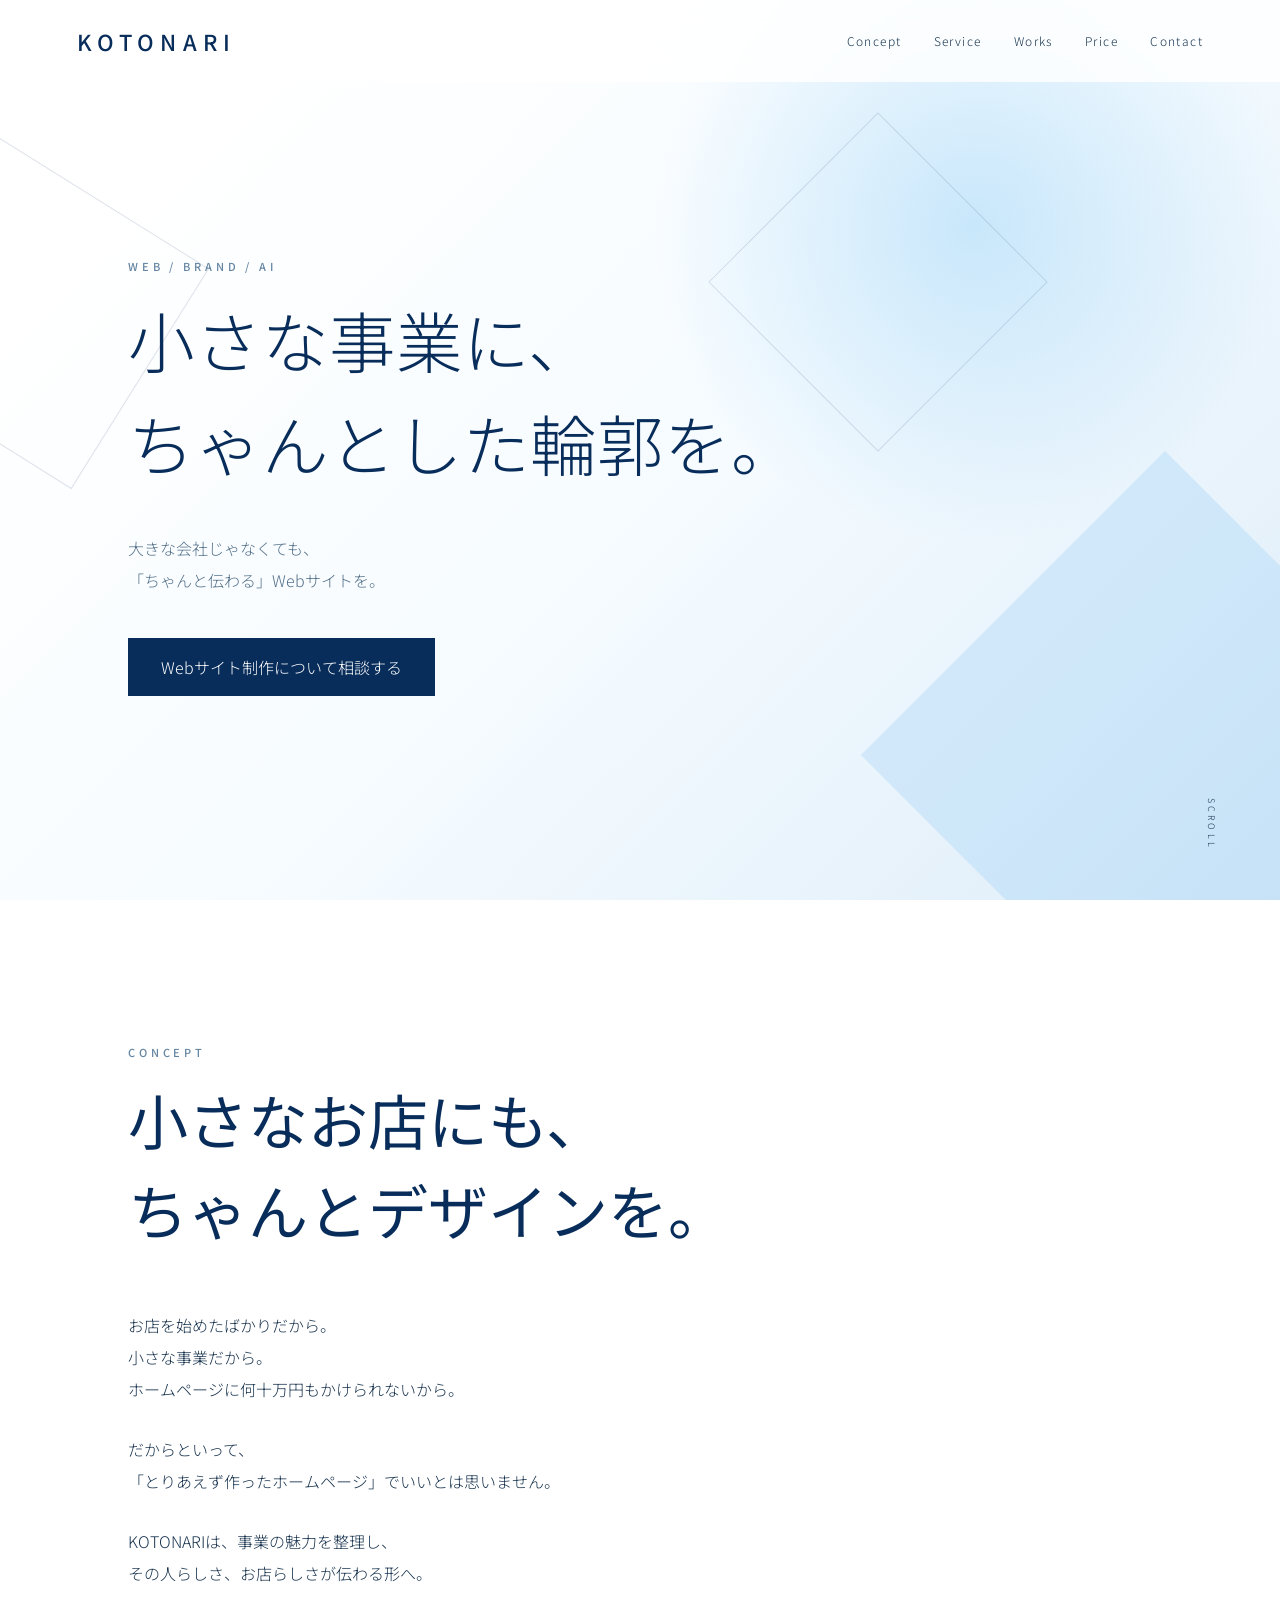
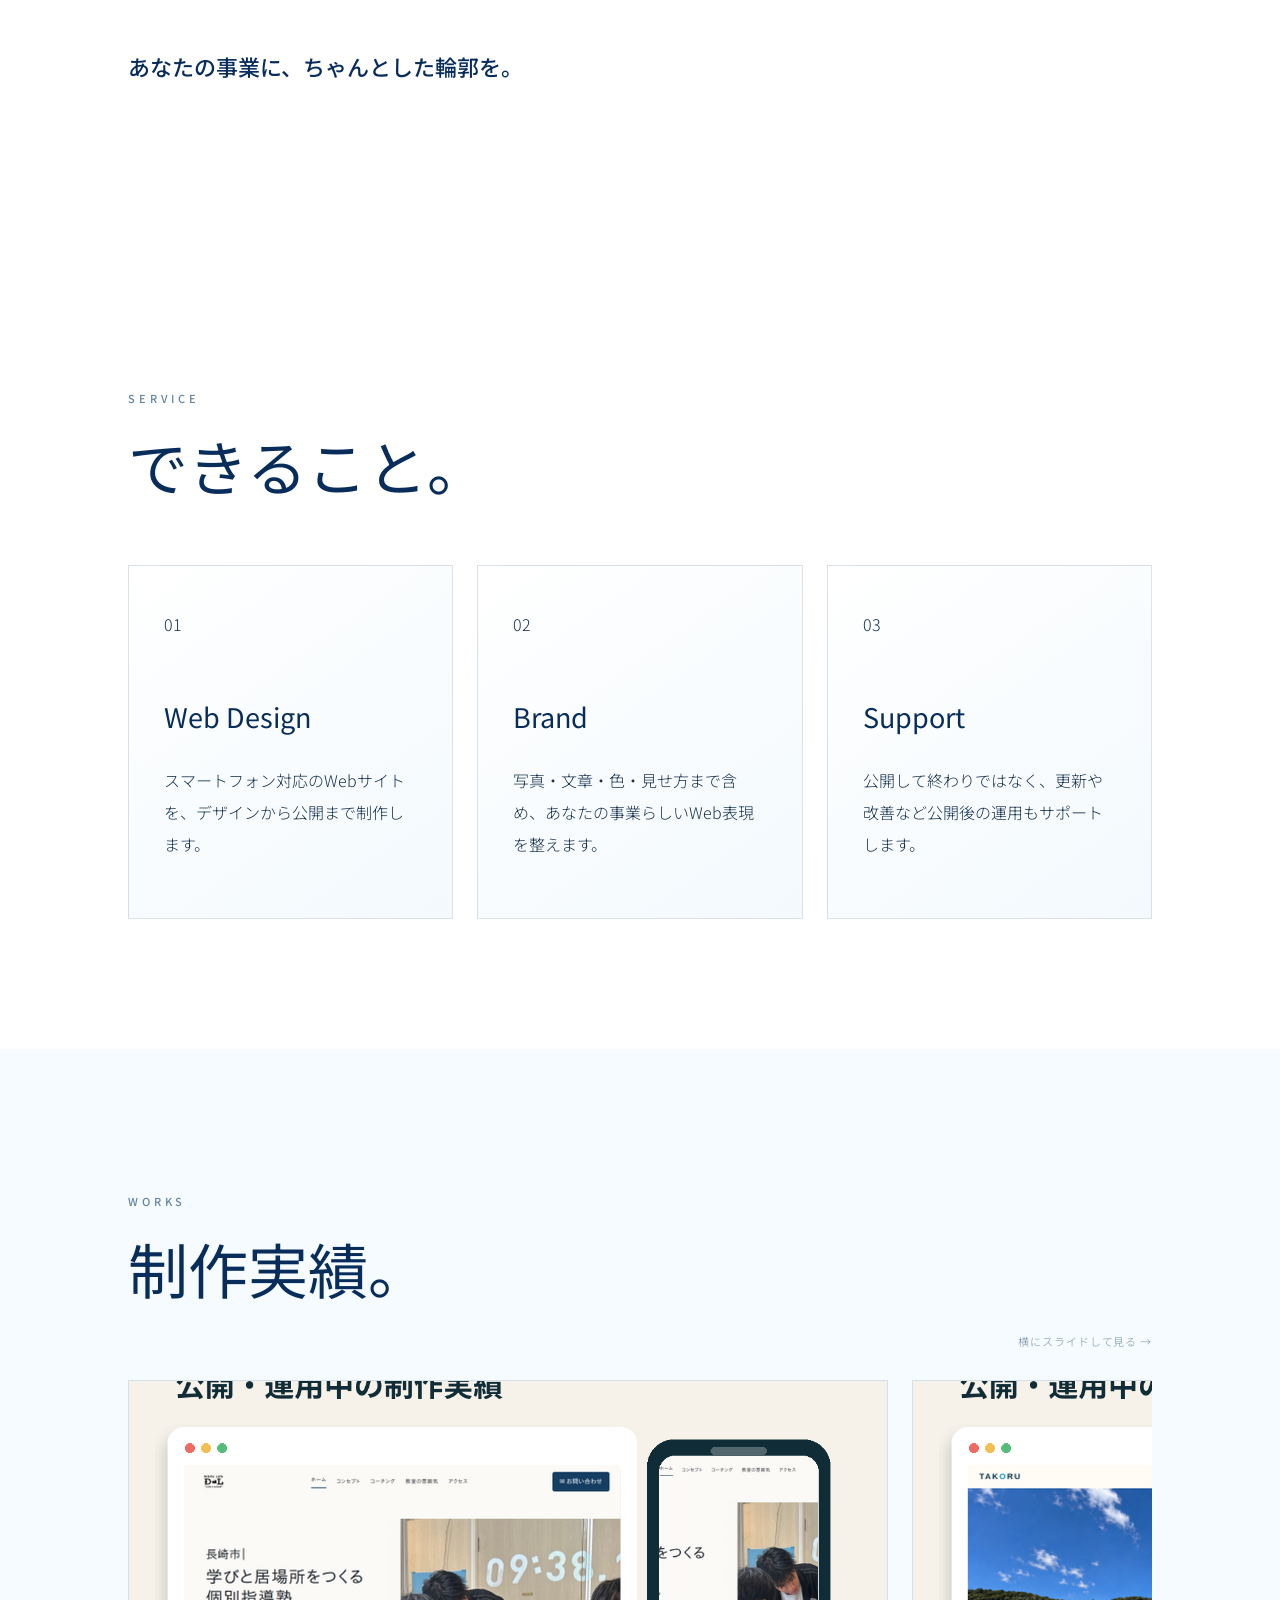
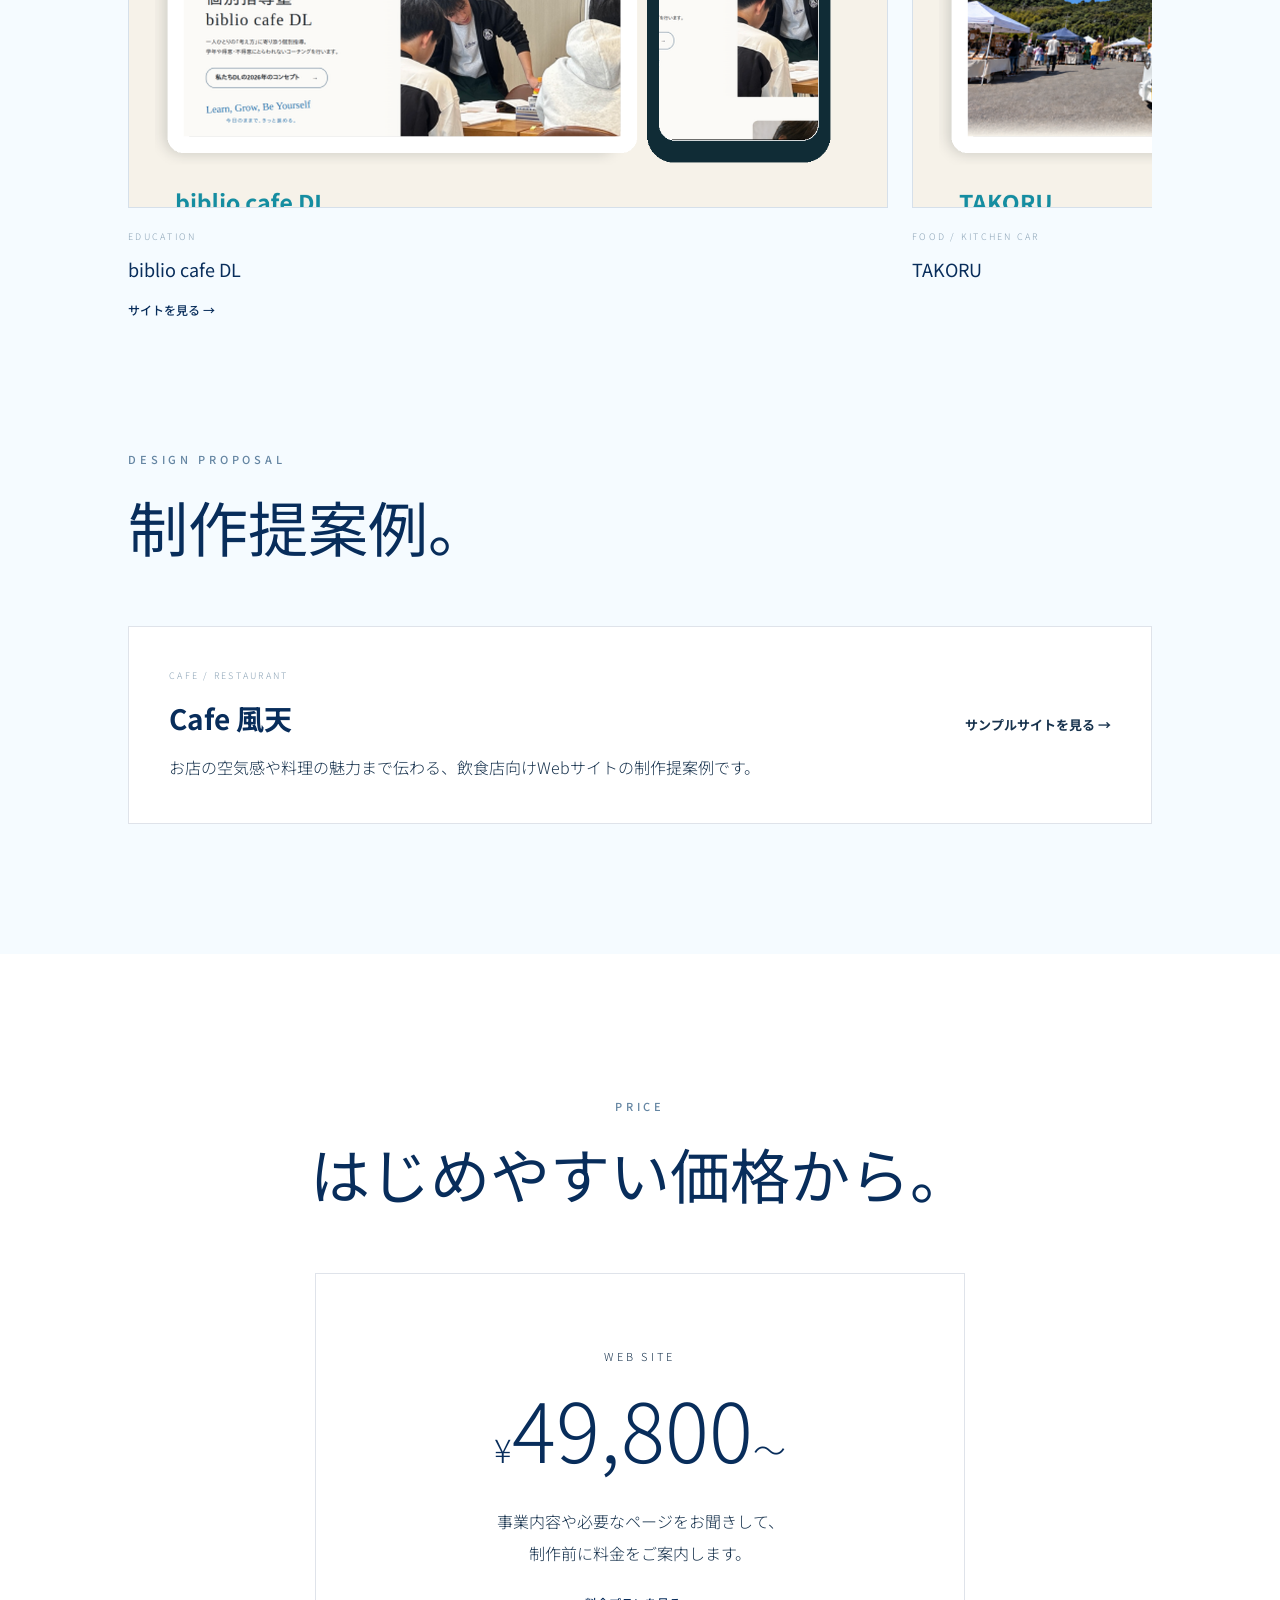
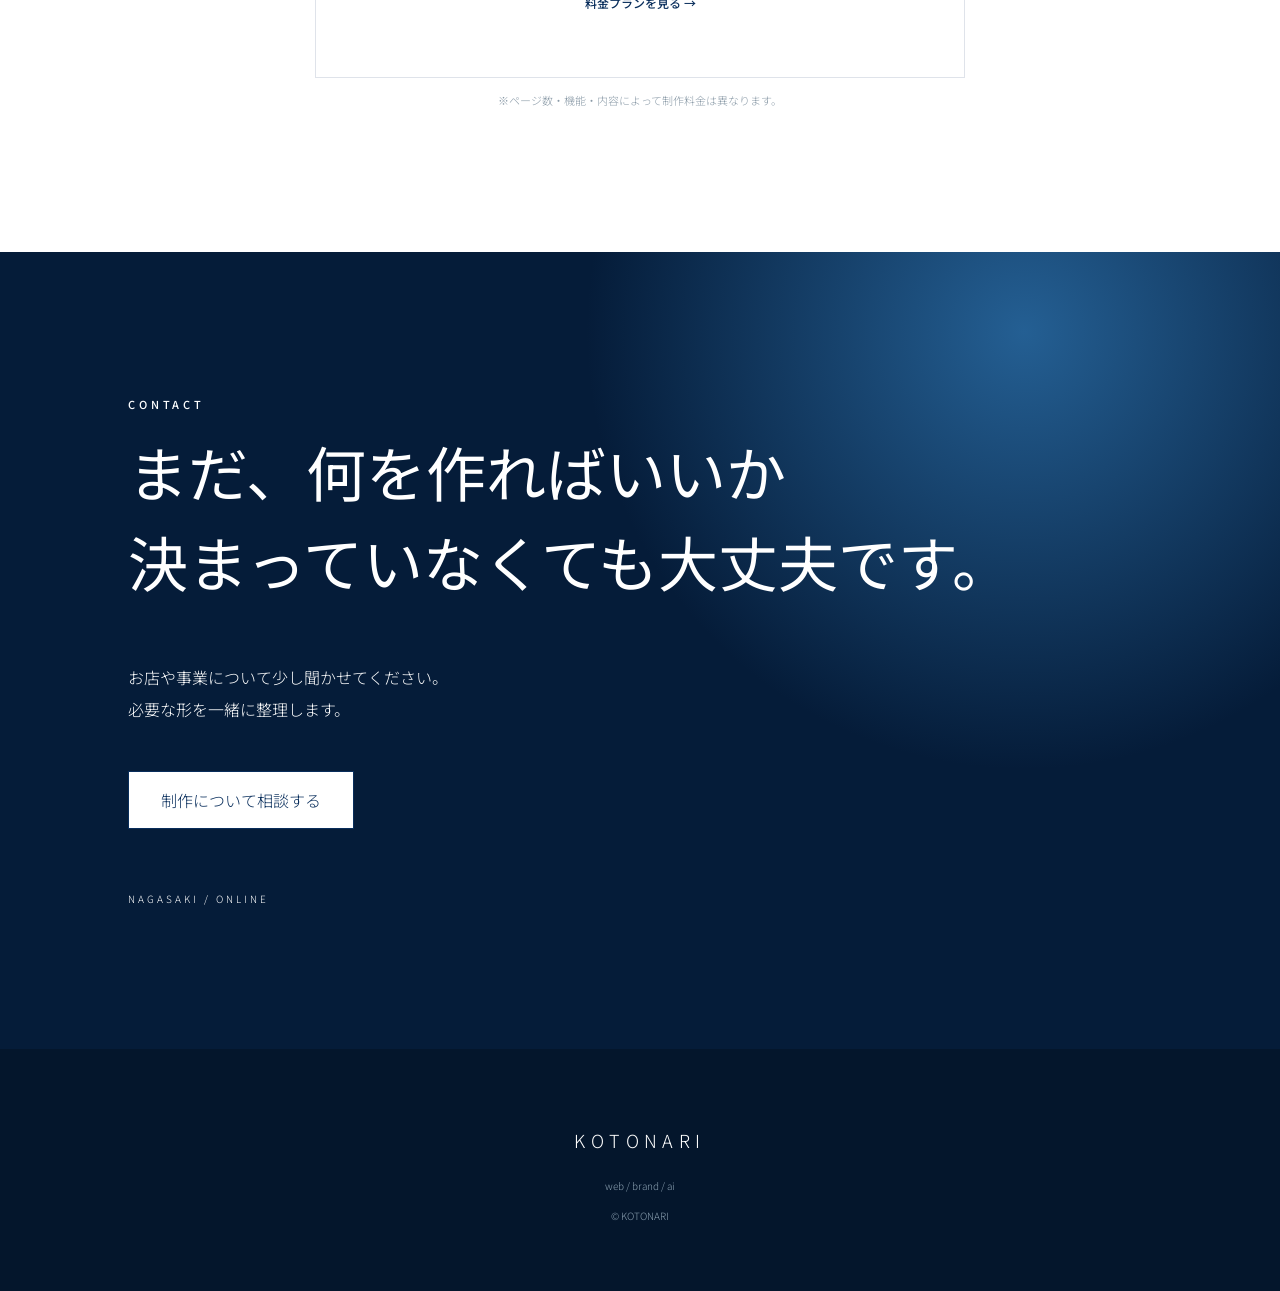
==== index.html @ 73eab7e1 "Add files via upload" ====
<!DOCTYPE html>
<html lang="ja">
<head>
<meta charset="UTF-8"><meta name="viewport" content="width=device-width, initial-scale=1.0">
<title>KOTONARI｜小さな事業に、ちゃんとした輪郭を。</title>
<meta name="description" content="KOTONARIは、長崎を拠点に小さなお店・個人事業のWebサイト制作を行っています。デザインから公開、公開後の運用までサポートします。">
<link rel="stylesheet" href="style.css">
</head>
<body>
<header class="header"><a href="#" class="logo">KOTONARI</a><nav class="nav">
<a href="#concept">Concept</a><a href="#service">Service</a><a href="#works">Works</a><a href="plan.html">Price</a><a href="#contact">Contact</a>
</nav></header>
<main>
<section class="hero"><div class="hero-shape shape-1"></div><div class="hero-shape shape-2"></div><div class="hero-shape shape-3"></div><div class="hero-content">
<p class="hero-label">WEB / BRAND / AI</p><h1>小さな事業に、<br><span>ちゃんとした輪郭を。</span></h1>
<p class="hero-text">大きな会社じゃなくても、<br>「ちゃんと伝わる」Webサイトを。</p><a href="#contact" class="button">Webサイト制作について相談する</a></div><p class="scroll">SCROLL</p></section>
<section id="concept" class="section concept"><p class="section-label">CONCEPT</p><h2>小さなお店にも、<br>ちゃんとデザインを。</h2>
<p>お店を始めたばかりだから。<br>小さな事業だから。<br>ホームページに何十万円もかけられないから。</p>
<p>だからといって、<br>「とりあえず作ったホームページ」でいいとは思いません。</p><p>KOTONARIは、事業の魅力を整理し、<br>その人らしさ、お店らしさが伝わる形へ。</p><p class="concept-message">あなたの事業に、ちゃんとした輪郭を。</p></section>
<section id="service" class="section"><p class="section-label">SERVICE</p><h2>できること。</h2><div class="cards">
<article class="card"><span>01</span><h3>Web Design</h3><p>スマートフォン対応のWebサイトを、デザインから公開まで制作します。</p></article>
<article class="card"><span>02</span><h3>Brand</h3><p>写真・文章・色・見せ方まで含め、あなたの事業らしいWeb表現を整えます。</p></article>
<article class="card"><span>03</span><h3>Support</h3><p>公開して終わりではなく、更新や改善など公開後の運用もサポートします。</p></article></div></section>
<section id="works" class="section works"><p class="section-label">WORKS</p><h2>制作実績。</h2><p class="works-swipe-hint">横にスライドして見る →</p><div class="works-grid">
<a class="work" href="https://www.bibliocafedl.com/" target="_blank" rel="noopener"><img src="assets/works/dl.png" alt="biblio cafe DL"><p class="work-category">EDUCATION</p><h3>biblio cafe DL</h3><span>サイトを見る →</span></a>
<article class="work"><img src="assets/works/takoru.png" alt="TAKORU"><p class="work-category">FOOD / KITCHEN CAR</p><h3>TAKORU</h3></article>
<a class="work" href="https://snack-kitagawa.com/" target="_blank" rel="noopener"><img src="assets/works/kitagawa.png" alt="スナック北川"><p class="work-category">NIGHT LIFE</p><h3>スナック北川</h3><span>サイトを見る →</span></a>
</div>
<div class="proposal"><p class="section-label">DESIGN PROPOSAL</p><h2>制作提案例。</h2><a class="proposal-card" href="sample/futen/" target="_blank" rel="noopener"><div><p class="work-category">CAFE / RESTAURANT</p><h3>Cafe 風天</h3><p>お店の空気感や料理の魅力まで伝わる、飲食店向けWebサイトの制作提案例です。</p></div><strong>サンプルサイトを見る →</strong></a></div></section>
<section id="price" class="section price"><p class="section-label">PRICE</p><h2>はじめやすい価格から。</h2><div class="price-box"><p class="price-name">WEB SITE</p><p class="price-number"><span>¥</span>49,800<span class="tax">〜</span></p><p>事業内容や必要なページをお聞きして、<br>制作前に料金をご案内します。</p><a href="plan.html" class="text-link">料金プランを見る →</a></div><p class="price-note">※ページ数・機能・内容によって制作料金は異なります。</p></section>
<section id="contact" class="section contact"><p class="section-label">CONTACT</p><h2>まだ、何を作ればいいか<br>決まっていなくても大丈夫です。</h2><p>お店や事業について少し聞かせてください。<br>必要な形を一緒に整理します。</p><a href="mailto:kotonari-design@gmail.com" class="button button-light">制作について相談する</a><p class="area">NAGASAKI / ONLINE</p></section>
</main><footer class="footer"><p class="footer-logo">KOTONARI</p><p>web / brand / ai</p><p class="copyright">© KOTONARI</p></footer></body></html>
---- style.css ----
@import url('https://fonts.googleapis.com/css2?family=Noto+Sans+JP:wght@300;400;500;600;700&display=swap');
:root{--navy:#082d5b;--deep:#051c39;--ice:#f5fbff;--text:#17324d;--muted:#698094;--line:rgba(8,45,91,.13)}
*{box-sizing:border-box}html{scroll-behavior:smooth}body{margin:0;color:var(--text);font-family:"Noto Sans JP",sans-serif;font-weight:300;line-height:2}a{color:inherit;text-decoration:none}
.header{position:fixed;z-index:100;top:0;width:100%;height:82px;padding:0 6%;display:flex;align-items:center;justify-content:space-between;background:rgba(255,255,255,.82);backdrop-filter:blur(18px)}.logo{color:var(--navy);font-size:22px;font-weight:500;letter-spacing:.28em}.nav{display:flex;gap:32px}.nav a{font-size:12px;letter-spacing:.12em}
.hero{min-height:100vh;position:relative;overflow:hidden;display:flex;align-items:center;padding:140px 10% 100px;background:radial-gradient(circle at 76% 25%,rgba(139,203,245,.42),transparent 27%),linear-gradient(135deg,#fff 15%,#f5fbff 55%,#ddecf8 100%)}.hero-content{z-index:5;max-width:1000px}.hero-label,.section-label{color:#6485a2;font-size:11px;font-weight:500;letter-spacing:.35em}.hero h1{margin:0 0 38px;color:var(--navy);font-size:clamp(42px,5.2vw,72px);font-weight:300;line-height:1.55}.hero h1 span{white-space:nowrap}.hero-text{margin-bottom:42px;color:#526f88}.button{display:inline-flex;align-items:center;justify-content:center;min-height:58px;padding:0 32px;color:#fff;background:var(--navy);border:1px solid var(--navy)}.scroll{position:absolute;right:4%;bottom:50px;font-size:9px;letter-spacing:.35em;writing-mode:vertical-rl}.hero-shape{position:absolute}.shape-1{width:430px;height:430px;right:-100px;bottom:-70px;background:rgba(130,196,241,.25);transform:rotate(45deg)}.shape-2{width:260px;height:260px;left:-100px;top:180px;border:1px solid var(--line);transform:rotate(32deg)}.shape-3{width:240px;height:240px;right:22%;top:18%;border:1px solid var(--line);transform:rotate(45deg)}
.section{padding:130px 10%}.section h2{margin:0 0 55px;color:var(--navy);font-size:clamp(36px,5vw,60px);font-weight:400;line-height:1.5}.concept p:not(.section-label){max-width:680px;margin-bottom:28px}.concept-message{margin-top:55px!important;color:var(--navy);font-size:22px!important;font-weight:500}
.cards{display:grid;grid-template-columns:repeat(3,1fr);gap:24px}.card{padding:42px 35px;background:linear-gradient(145deg,#fff,#f3f9fd);border:1px solid var(--line)}.card h3{margin:50px 0 20px;color:var(--navy);font-size:27px;font-weight:400}
.works{background:var(--ice);overflow:hidden}.works-swipe-hint{margin:-38px 0 24px;color:#7892a7;font-size:11px;letter-spacing:.08em;text-align:right}
.works-grid{display:flex;gap:24px;overflow-x:auto;overscroll-behavior-x:contain;scroll-snap-type:x mandatory;scroll-padding-left:0;padding:4px 0 24px;-webkit-overflow-scrolling:touch;scrollbar-width:thin}
.work{flex:0 0 min(760px,82vw);scroll-snap-align:start;display:block}
.work img{width:100%;aspect-ratio:16/9;object-fit:cover;object-position:center;display:block;margin-bottom:20px;border:1px solid var(--line)}
.work-category{margin:0;color:#8aa2b5;font-size:9px;letter-spacing:.25em}.work h3{margin:5px 0;color:var(--navy);font-size:18px;font-weight:400}.work span,.text-link{font-size:12px;font-weight:500;color:var(--navy)}.proposal{margin-top:100px}.proposal-card{display:flex;justify-content:space-between;align-items:center;gap:35px;padding:40px;background:#fff;border:1px solid var(--line)}.proposal-card h3{margin:5px 0;font-size:28px;color:var(--navy)}.proposal-card p{margin:0}.proposal-card strong{white-space:nowrap;font-size:13px}
.price{text-align:center}.price-box{max-width:650px;margin:auto;padding:60px 30px;border:1px solid var(--line)}.price-name{font-size:11px;letter-spacing:.3em}.price-number{margin:12px 0 28px;color:var(--navy);font-size:clamp(52px,8vw,82px);line-height:1.2}.price-number span{font-size:.4em}.price-note{font-size:11px;color:#8a9aa7}
.contact{color:#fff;background:radial-gradient(circle at 80% 10%,#245f93 0%,transparent 35%),var(--deep)}.contact h2,.contact .section-label{color:#fff}.button-light{margin-top:30px!important;color:var(--navy)!important;background:#fff!important}.area{margin-top:60px;font-size:10px;letter-spacing:.3em}.footer{padding:55px 10%;text-align:center;color:#8ba0b1;background:#04162c;font-size:10px}.footer-logo{color:#fff;font-size:18px;letter-spacing:.3em}
.plan-section{min-height:100vh;padding:90px 24px;background:#fafafa;color:#1a1a1a}.plan-container{max-width:1040px;margin:auto}.plan-header{text-align:center;margin-bottom:50px}.plan-title{color:var(--navy);font-size:28px;margin:0 0 10px}.plan-subtitle{font-size:13px;color:#666}.plan-grid{display:grid;grid-template-columns:repeat(3,1fr);gap:28px}.plan-grid.single{grid-template-columns:minmax(280px,480px);justify-content:center}.plan-card{position:relative;display:flex;flex-direction:column;padding:40px 28px 32px;background:#fff;border:1px solid #e8e8e8;border-radius:16px}.plan-card h3{text-align:center}.plan-price{text-align:center;font-size:34px;font-weight:700}.plan-price small{font-size:13px;font-weight:400;color:#666}.plan-card p{font-size:13px;color:#666;flex-grow:1}.plan-btn{display:block;text-align:center;padding:13px;border-radius:8px;background:#f3f3f3;font-weight:600}.featured{border:1.5px solid var(--navy)}.badge{position:absolute;top:-12px;left:50%;transform:translateX(-50%);padding:4px 14px;border-radius:30px;background:var(--navy);color:#fff;font-size:11px}.primary{background:var(--navy);color:#fff}.plan-divider{margin:80px auto;width:200px;height:1px;background:#e8e8e8}.plan-back{text-align:center;margin-top:60px;color:#666}
@media(max-width:760px){.header{height:68px}.logo{font-size:17px}.nav{display:none}.hero{min-height:92vh;padding:120px 7% 80px}.hero h1{font-size:clamp(36px,11vw,50px)}.hero h1 span{white-space:normal}.section{padding:90px 7%}.section h2{font-size:37px}.cards,.plan-grid,.plan-grid.single{grid-template-columns:1fr}.button{width:100%}.works-swipe-hint{margin:-25px 0 18px;text-align:left}.work{flex-basis:88vw}.work img{aspect-ratio:4/3}.proposal{margin-top:80px}.proposal-card{display:block;padding:28px}.proposal-card strong{display:inline-block;margin-top:22px}.plan-section{padding:70px 18px}}
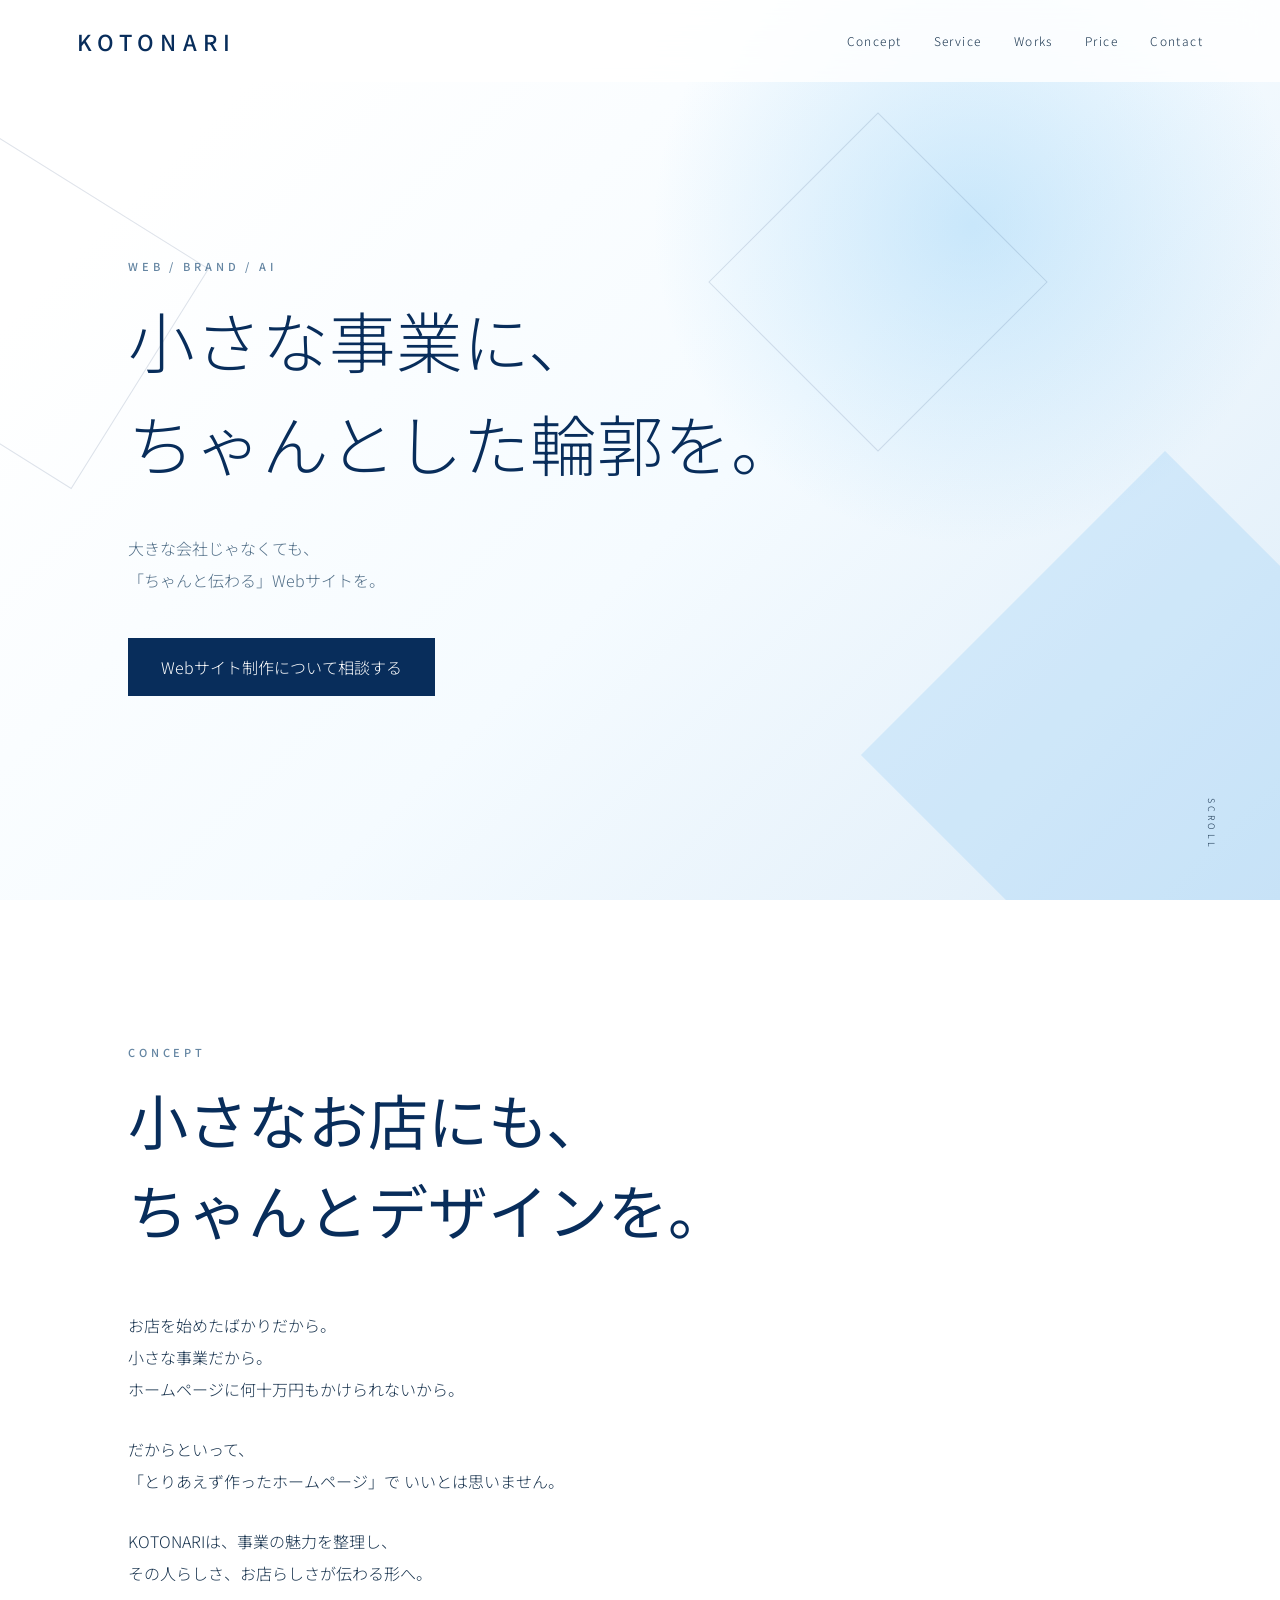
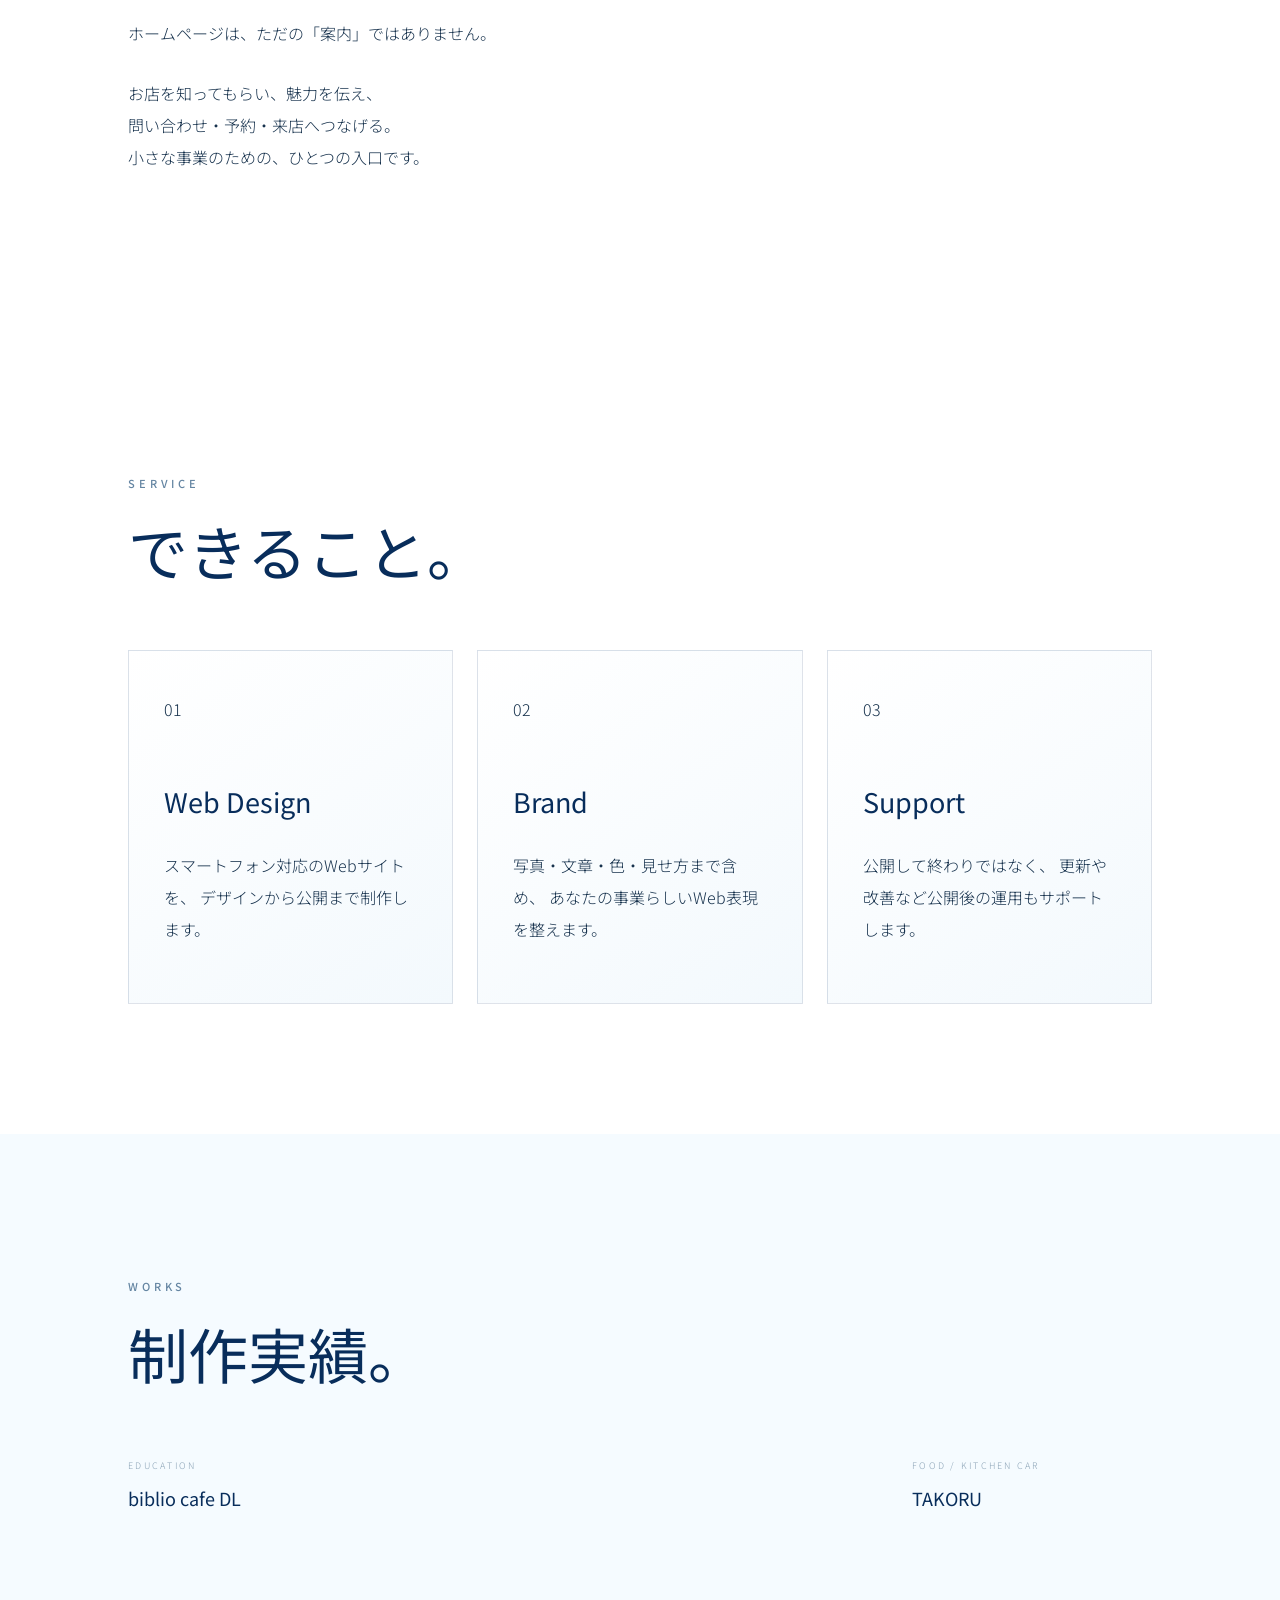
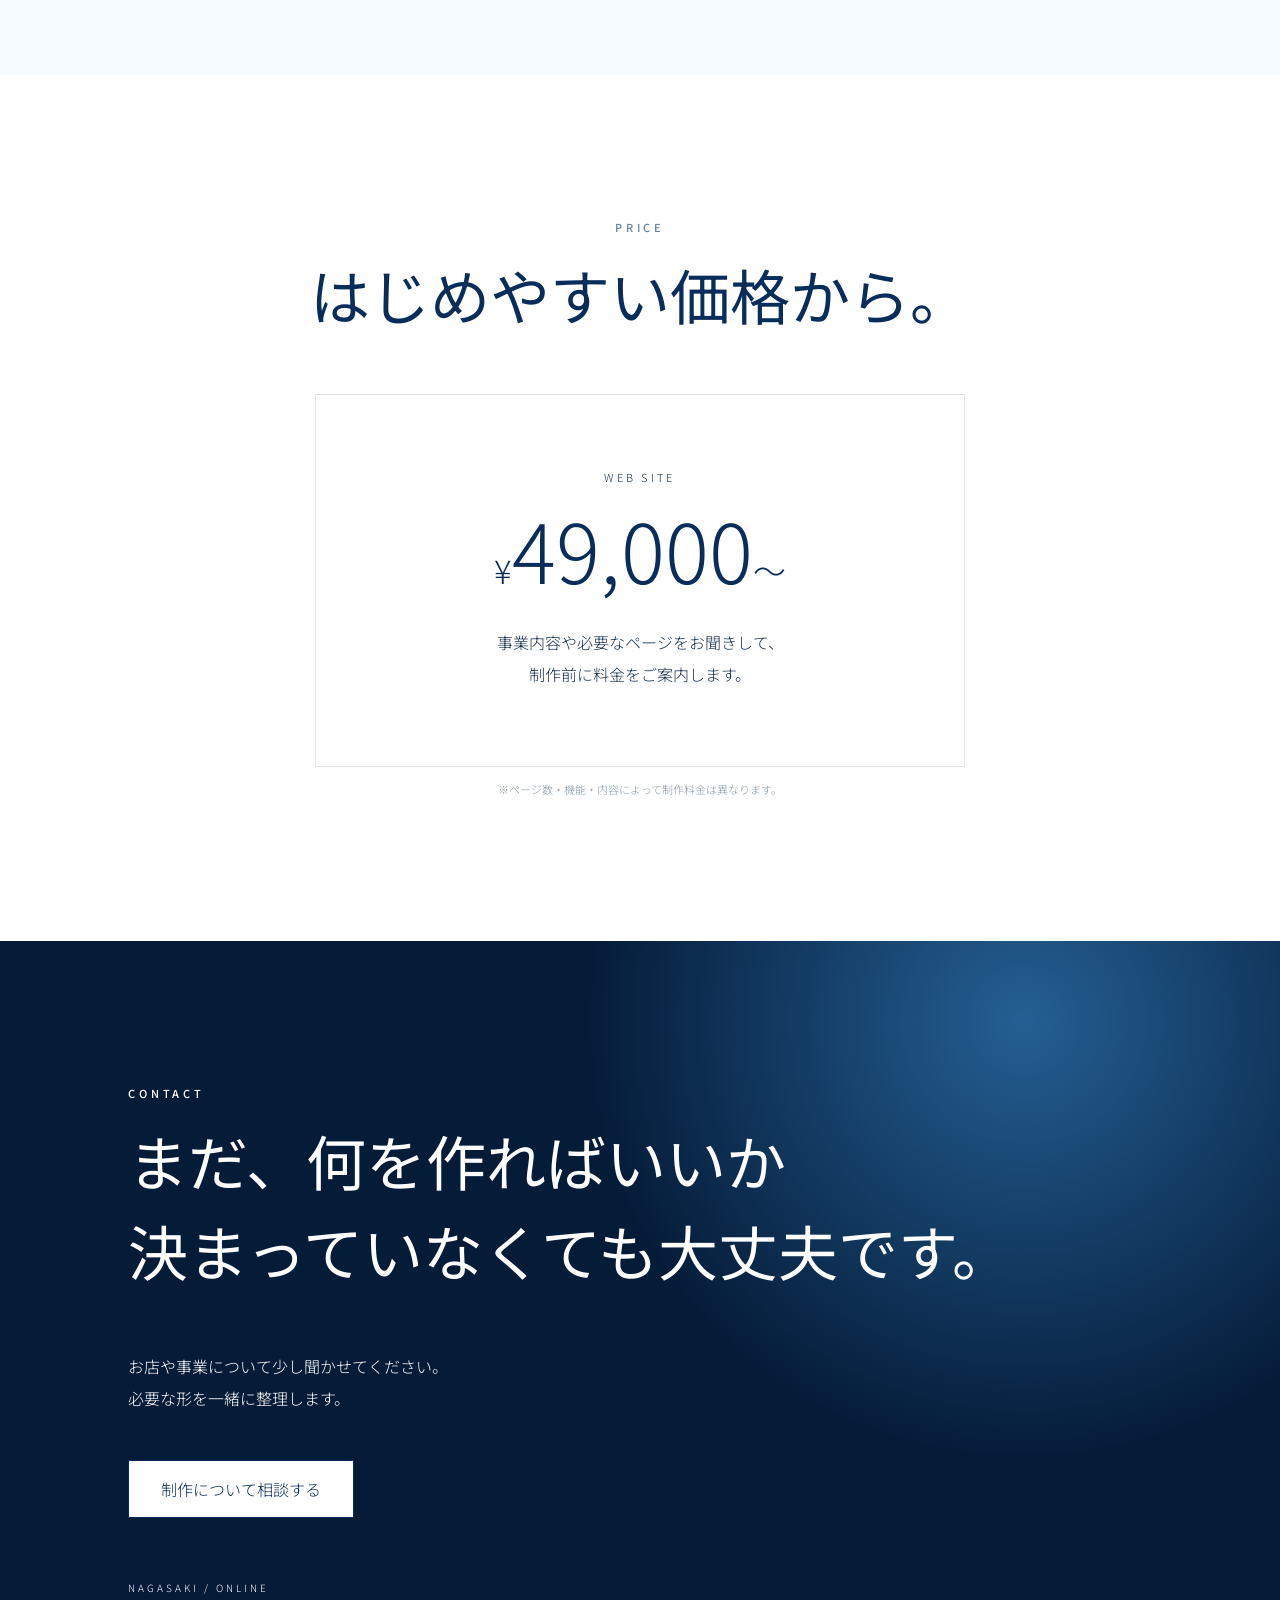
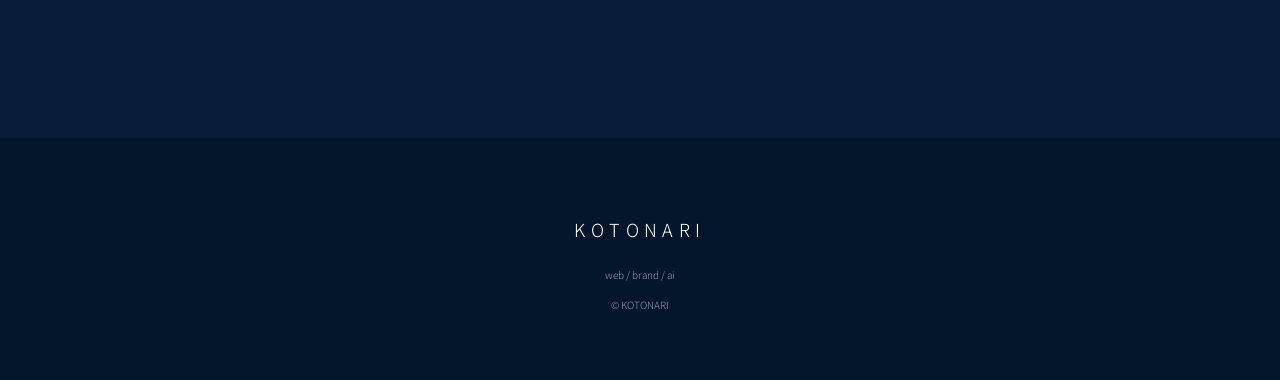
==== commit cb4bed93: "update concept section" ====
--- a/index.html
+++ b/index.html
@@ -1,32 +1,229 @@
 <!DOCTYPE html>
 <html lang="ja">
 <head>
-<meta charset="UTF-8"><meta name="viewport" content="width=device-width, initial-scale=1.0">
+<meta charset="UTF-8">
+<meta name="viewport" content="width=device-width, initial-scale=1.0">
+
 <title>KOTONARI｜小さな事業に、ちゃんとした輪郭を。</title>
-<meta name="description" content="KOTONARIは、長崎を拠点に小さなお店・個人事業のWebサイト制作を行っています。デザインから公開、公開後の運用までサポートします。">
+
+<meta name="description"
+content="KOTONARIは、長崎を拠点に小さなお店・個人事業のWebサイト制作を行っています。デザインから公開、公開後の運用までサポートします。">
+
 <link rel="stylesheet" href="style.css">
 </head>
+
 <body>
-<header class="header"><a href="#" class="logo">KOTONARI</a><nav class="nav">
-<a href="#concept">Concept</a><a href="#service">Service</a><a href="#works">Works</a><a href="plan.html">Price</a><a href="#contact">Contact</a>
-</nav></header>
+
+<!-- HEADER -->
+<header class="header">
+<a href="#" class="logo">KOTONARI</a>
+
+<nav class="nav">
+<a href="#concept">Concept</a>
+<a href="#service">Service</a>
+<a href="#works">Works</a>
+<a href="#plan.html">Price</a>
+<a href="#contact">Contact</a>
+</nav>
+</header>
+
+
 <main>
-<section class="hero"><div class="hero-shape shape-1"></div><div class="hero-shape shape-2"></div><div class="hero-shape shape-3"></div><div class="hero-content">
-<p class="hero-label">WEB / BRAND / AI</p><h1>小さな事業に、<br><span>ちゃんとした輪郭を。</span></h1>
-<p class="hero-text">大きな会社じゃなくても、<br>「ちゃんと伝わる」Webサイトを。</p><a href="#contact" class="button">Webサイト制作について相談する</a></div><p class="scroll">SCROLL</p></section>
-<section id="concept" class="section concept"><p class="section-label">CONCEPT</p><h2>小さなお店にも、<br>ちゃんとデザインを。</h2>
-<p>お店を始めたばかりだから。<br>小さな事業だから。<br>ホームページに何十万円もかけられないから。</p>
-<p>だからといって、<br>「とりあえず作ったホームページ」でいいとは思いません。</p><p>KOTONARIは、事業の魅力を整理し、<br>その人らしさ、お店らしさが伝わる形へ。</p><p class="concept-message">あなたの事業に、ちゃんとした輪郭を。</p></section>
-<section id="service" class="section"><p class="section-label">SERVICE</p><h2>できること。</h2><div class="cards">
-<article class="card"><span>01</span><h3>Web Design</h3><p>スマートフォン対応のWebサイトを、デザインから公開まで制作します。</p></article>
-<article class="card"><span>02</span><h3>Brand</h3><p>写真・文章・色・見せ方まで含め、あなたの事業らしいWeb表現を整えます。</p></article>
-<article class="card"><span>03</span><h3>Support</h3><p>公開して終わりではなく、更新や改善など公開後の運用もサポートします。</p></article></div></section>
-<section id="works" class="section works"><p class="section-label">WORKS</p><h2>制作実績。</h2><p class="works-swipe-hint">横にスライドして見る →</p><div class="works-grid">
-<a class="work" href="https://www.bibliocafedl.com/" target="_blank" rel="noopener"><img src="assets/works/dl.png" alt="biblio cafe DL"><p class="work-category">EDUCATION</p><h3>biblio cafe DL</h3><span>サイトを見る →</span></a>
-<article class="work"><img src="assets/works/takoru.png" alt="TAKORU"><p class="work-category">FOOD / KITCHEN CAR</p><h3>TAKORU</h3></article>
-<a class="work" href="https://snack-kitagawa.com/" target="_blank" rel="noopener"><img src="assets/works/kitagawa.png" alt="スナック北川"><p class="work-category">NIGHT LIFE</p><h3>スナック北川</h3><span>サイトを見る →</span></a>
-</div>
-<div class="proposal"><p class="section-label">DESIGN PROPOSAL</p><h2>制作提案例。</h2><a class="proposal-card" href="sample/futen/" target="_blank" rel="noopener"><div><p class="work-category">CAFE / RESTAURANT</p><h3>Cafe 風天</h3><p>お店の空気感や料理の魅力まで伝わる、飲食店向けWebサイトの制作提案例です。</p></div><strong>サンプルサイトを見る →</strong></a></div></section>
-<section id="price" class="section price"><p class="section-label">PRICE</p><h2>はじめやすい価格から。</h2><div class="price-box"><p class="price-name">WEB SITE</p><p class="price-number"><span>¥</span>49,800<span class="tax">〜</span></p><p>事業内容や必要なページをお聞きして、<br>制作前に料金をご案内します。</p><a href="plan.html" class="text-link">料金プランを見る →</a></div><p class="price-note">※ページ数・機能・内容によって制作料金は異なります。</p></section>
-<section id="contact" class="section contact"><p class="section-label">CONTACT</p><h2>まだ、何を作ればいいか<br>決まっていなくても大丈夫です。</h2><p>お店や事業について少し聞かせてください。<br>必要な形を一緒に整理します。</p><a href="mailto:kotonari-design@gmail.com" class="button button-light">制作について相談する</a><p class="area">NAGASAKI / ONLINE</p></section>
-</main><footer class="footer"><p class="footer-logo">KOTONARI</p><p>web / brand / ai</p><p class="copyright">© KOTONARI</p></footer></body></html>+
+<!-- HERO -->
+<section class="hero">
+
+<div class="hero-shape shape-1"></div>
+<div class="hero-shape shape-2"></div>
+<div class="hero-shape shape-3"></div>
+
+<div class="hero-content">
+<p class="hero-label">WEB / BRAND / AI</p>
+
+<h1>
+小さな事業に、<br>
+<span>ちゃんとした輪郭を。</span>
+</h1>
+
+<p class="hero-text">
+大きな会社じゃなくても、<br>
+「ちゃんと伝わる」Webサイトを。
+</p>
+
+<a href="#contact" class="button">
+Webサイト制作について相談する
+</a>
+</div>
+
+<p class="scroll">SCROLL</p>
+</section>
+
+
+<!-- CONCEPT -->
+<section id="concept" class="section concept">
+<p class="section-label">CONCEPT</p>
+
+<h2>
+小さなお店にも、<br>
+ちゃんとデザインを。
+</h2>
+
+<p>
+お店を始めたばかりだから。<br>
+小さな事業だから。<br>
+ホームページに何十万円もかけられないから。
+</p>
+
+<p>
+だからといって、<br>
+「とりあえず作ったホームページ」で
+いいとは思いません。
+</p>
+
+<p>
+KOTONARIは、事業の魅力を整理し、<br>
+その人らしさ、お店らしさが伝わる形へ。
+</p>
+
+<div class="website-role">
+<p class="website-role-title">
+ホームページは、ただの「案内」ではありません。
+</p>
+
+<p>
+お店を知ってもらい、魅力を伝え、<br>
+問い合わせ・予約・来店へつなげる。<br>
+小さな事業のための、ひとつの入口です。
+</p>
+</div>
+</section>
+
+
+<!-- SERVICE -->
+<section id="service" class="section">
+<p class="section-label">SERVICE</p>
+
+<h2>できること。</h2>
+
+<div class="cards">
+
+<article class="card">
+<span>01</span>
+<h3>Web Design</h3>
+<p>
+スマートフォン対応のWebサイトを、
+デザインから公開まで制作します。
+</p>
+</article>
+
+<article class="card">
+<span>02</span>
+<h3>Brand</h3>
+<p>
+写真・文章・色・見せ方まで含め、
+あなたの事業らしいWeb表現を整えます。
+</p>
+</article>
+
+<article class="card">
+<span>03</span>
+<h3>Support</h3>
+<p>
+公開して終わりではなく、
+更新や改善など公開後の運用もサポートします。
+</p>
+</article>
+
+</div>
+</section>
+
+
+<!-- WORKS -->
+<section id="works" class="section works">
+<p class="section-label">WORKS</p>
+<h2>制作実績。</h2>
+
+<div class="works-grid">
+
+<article class="work">
+<div class="work-image"></div>
+<p class="work-category">EDUCATION</p>
+<h3>biblio cafe DL</h3>
+</article>
+
+<article class="work">
+<div class="work-image"></div>
+<p class="work-category">FOOD / KITCHEN CAR</p>
+<h3>TAKORU</h3>
+</article>
+
+<article class="work">
+<div class="work-image"></div>
+<p class="work-category">BAR</p>
+<h3>スナック北川</h3>
+</article>
+
+</div>
+</section>
+
+
+<!-- PRICE -->
+<section id="price" class="section price">
+<p class="section-label">PRICE</p>
+
+<h2>
+はじめやすい価格から。
+</h2>
+
+<div class="price-box">
+<p class="price-name">WEB SITE</p>
+
+<p class="price-number">
+<span>¥</span>49,000<span class="tax">〜</span>
+</p>
+
+<p>
+事業内容や必要なページをお聞きして、<br>
+制作前に料金をご案内します。
+</p>
+</div>
+
+<p class="price-note">
+※ページ数・機能・内容によって制作料金は異なります。
+</p>
+</section>
+
+
+<!-- CONTACT -->
+<section id="contact" class="section contact">
+<p class="section-label">CONTACT</p>
+
+<h2>
+まだ、何を作ればいいか<br>
+決まっていなくても大丈夫です。
+</h2>
+
+<p>
+お店や事業について少し聞かせてください。<br>
+必要な形を一緒に整理します。
+</p>
+
+<a href="#" class="button button-light">
+制作について相談する
+</a>
+
+<p class="area">NAGASAKI / ONLINE</p>
+</section>
+
+</main>
+
+
+<!-- FOOTER -->
+<footer class="footer">
+<p class="footer-logo">KOTONARI</p>
+<p>web / brand / ai</p>
+<p class="copyright">© KOTONARI</p>
+</footer>
+
+</body>
+</html>
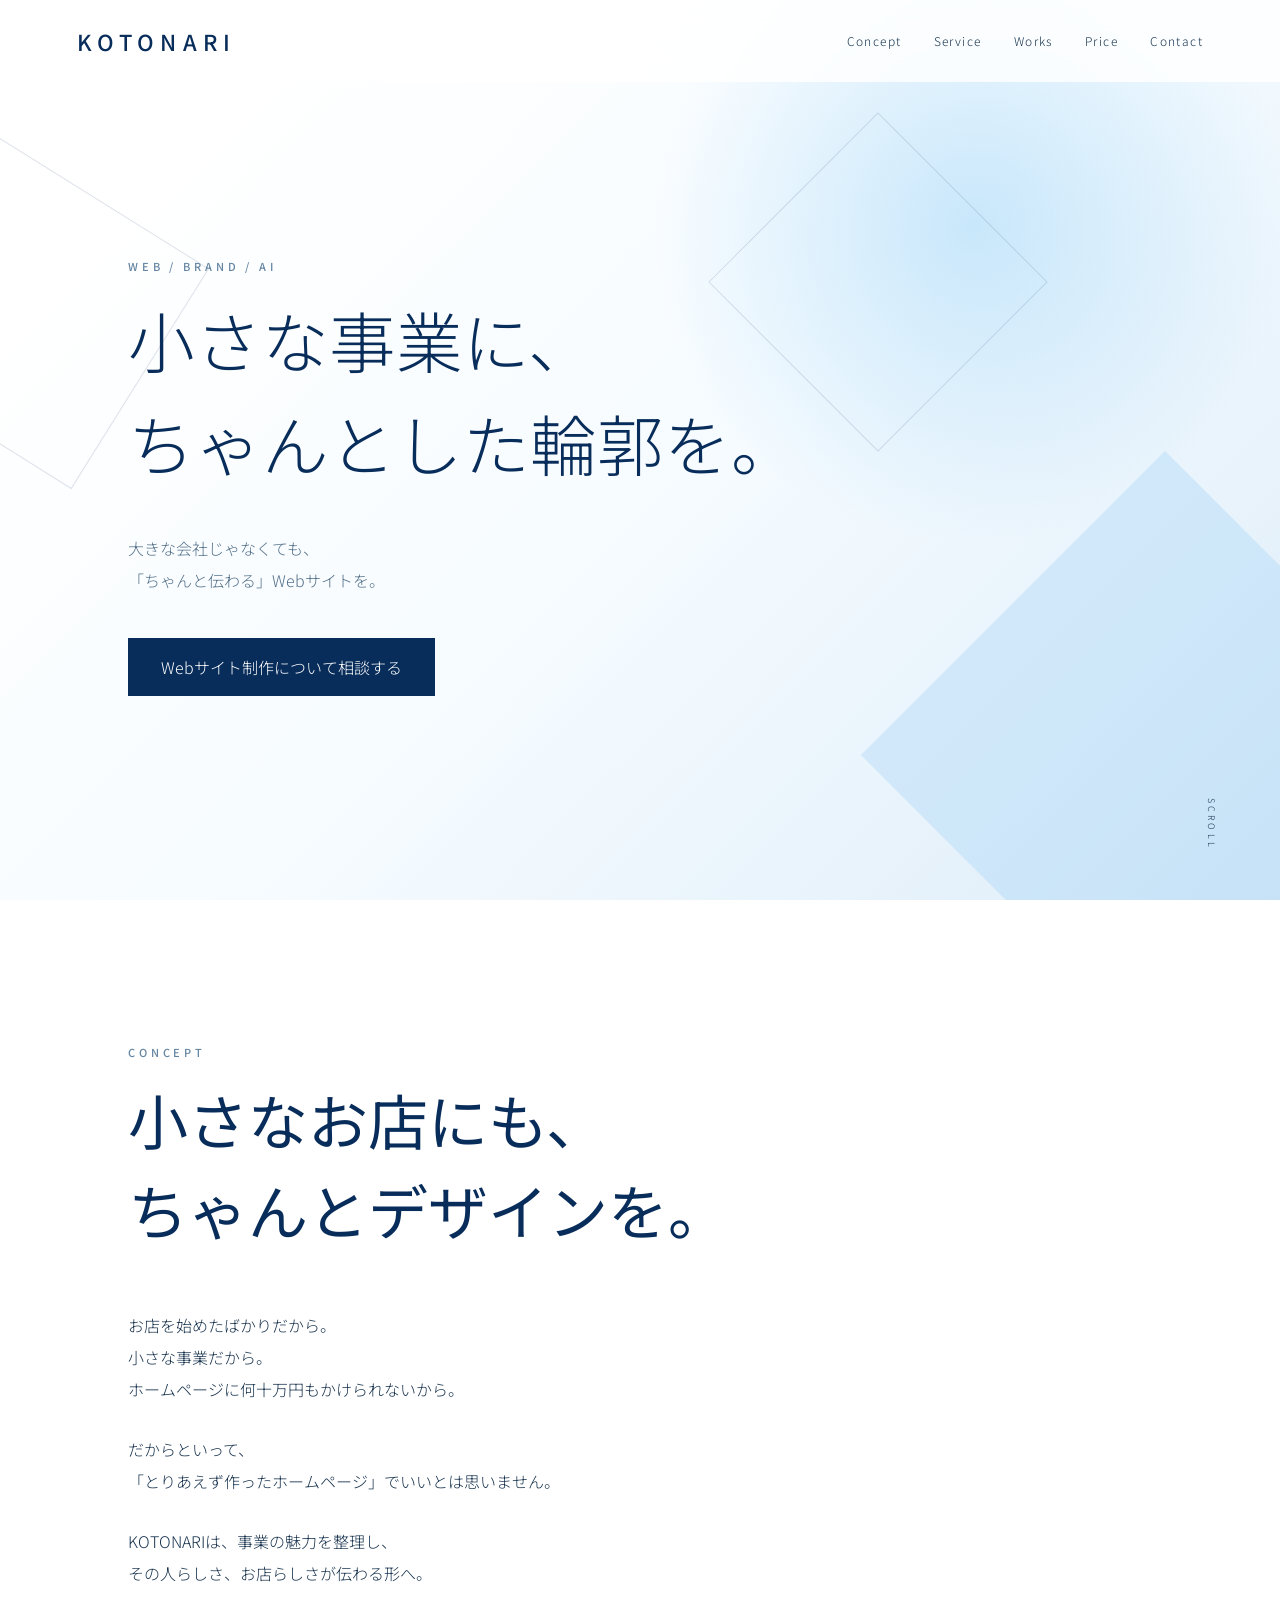
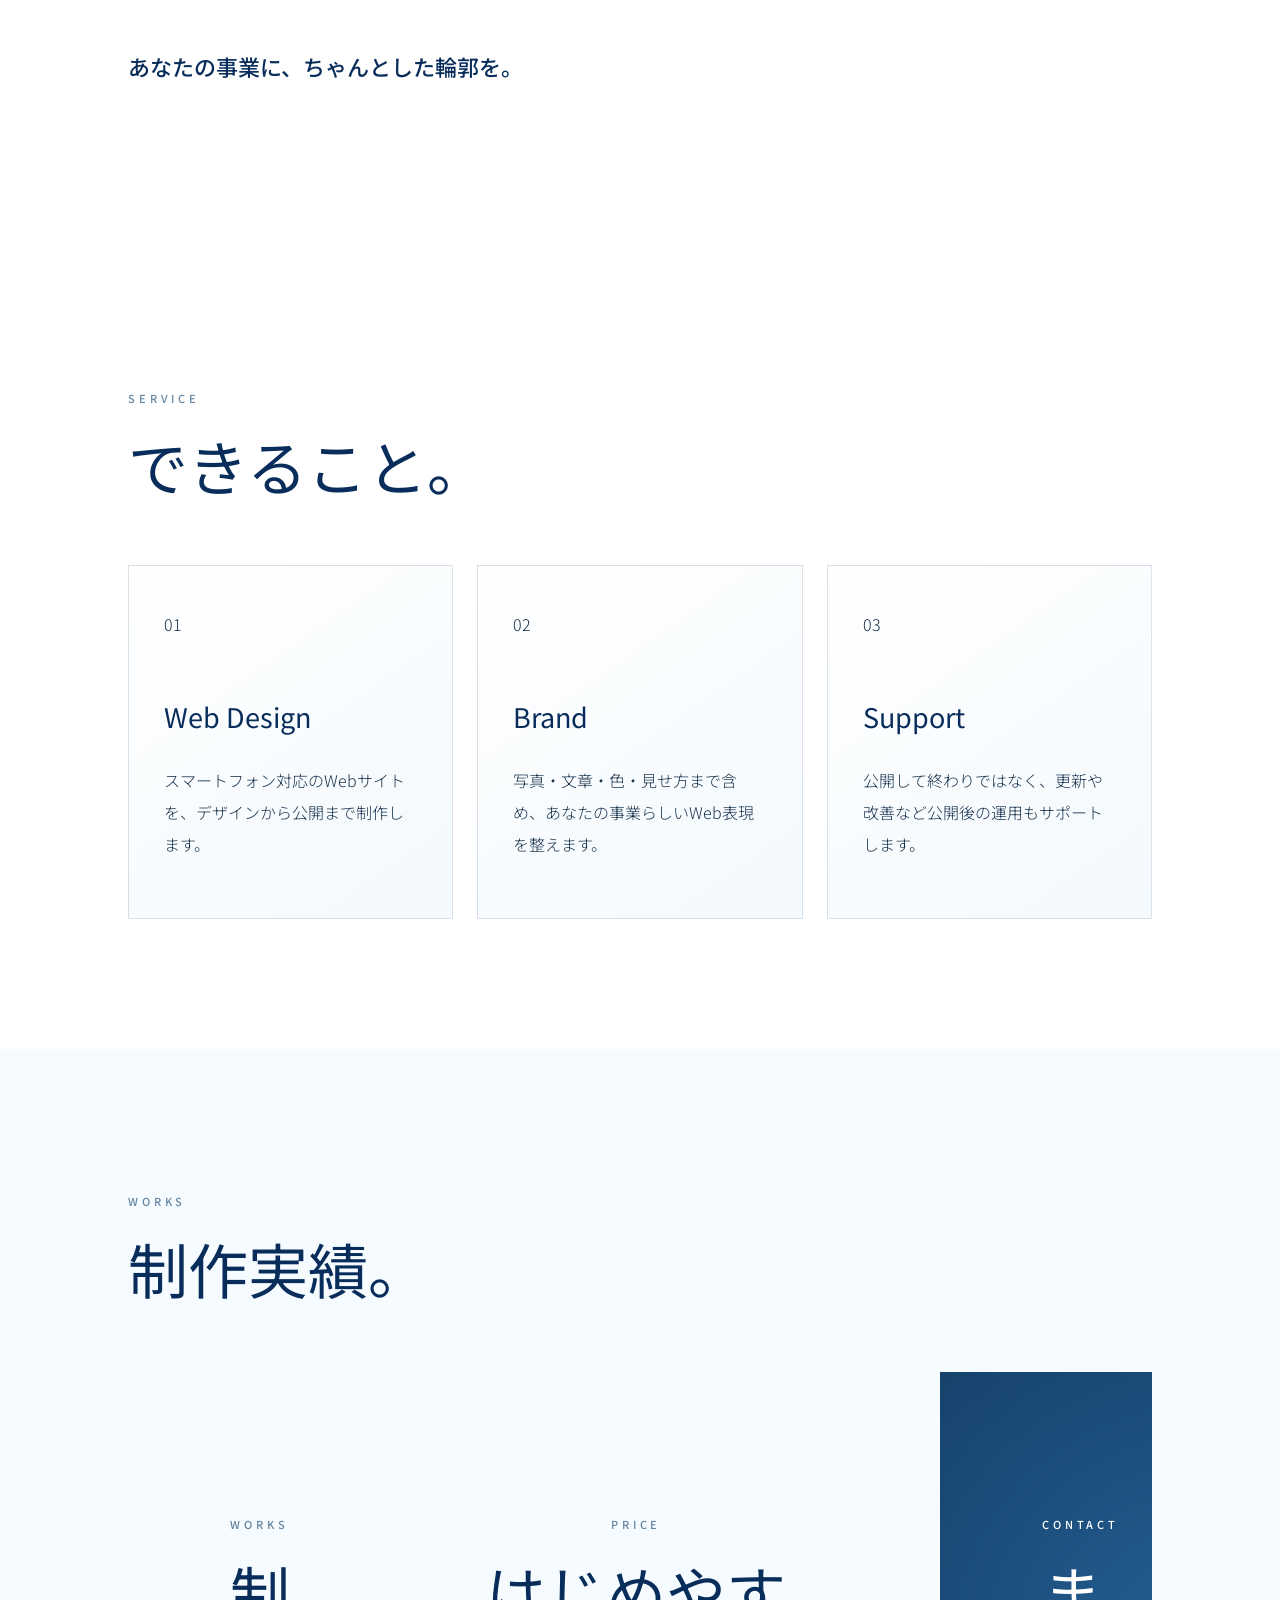
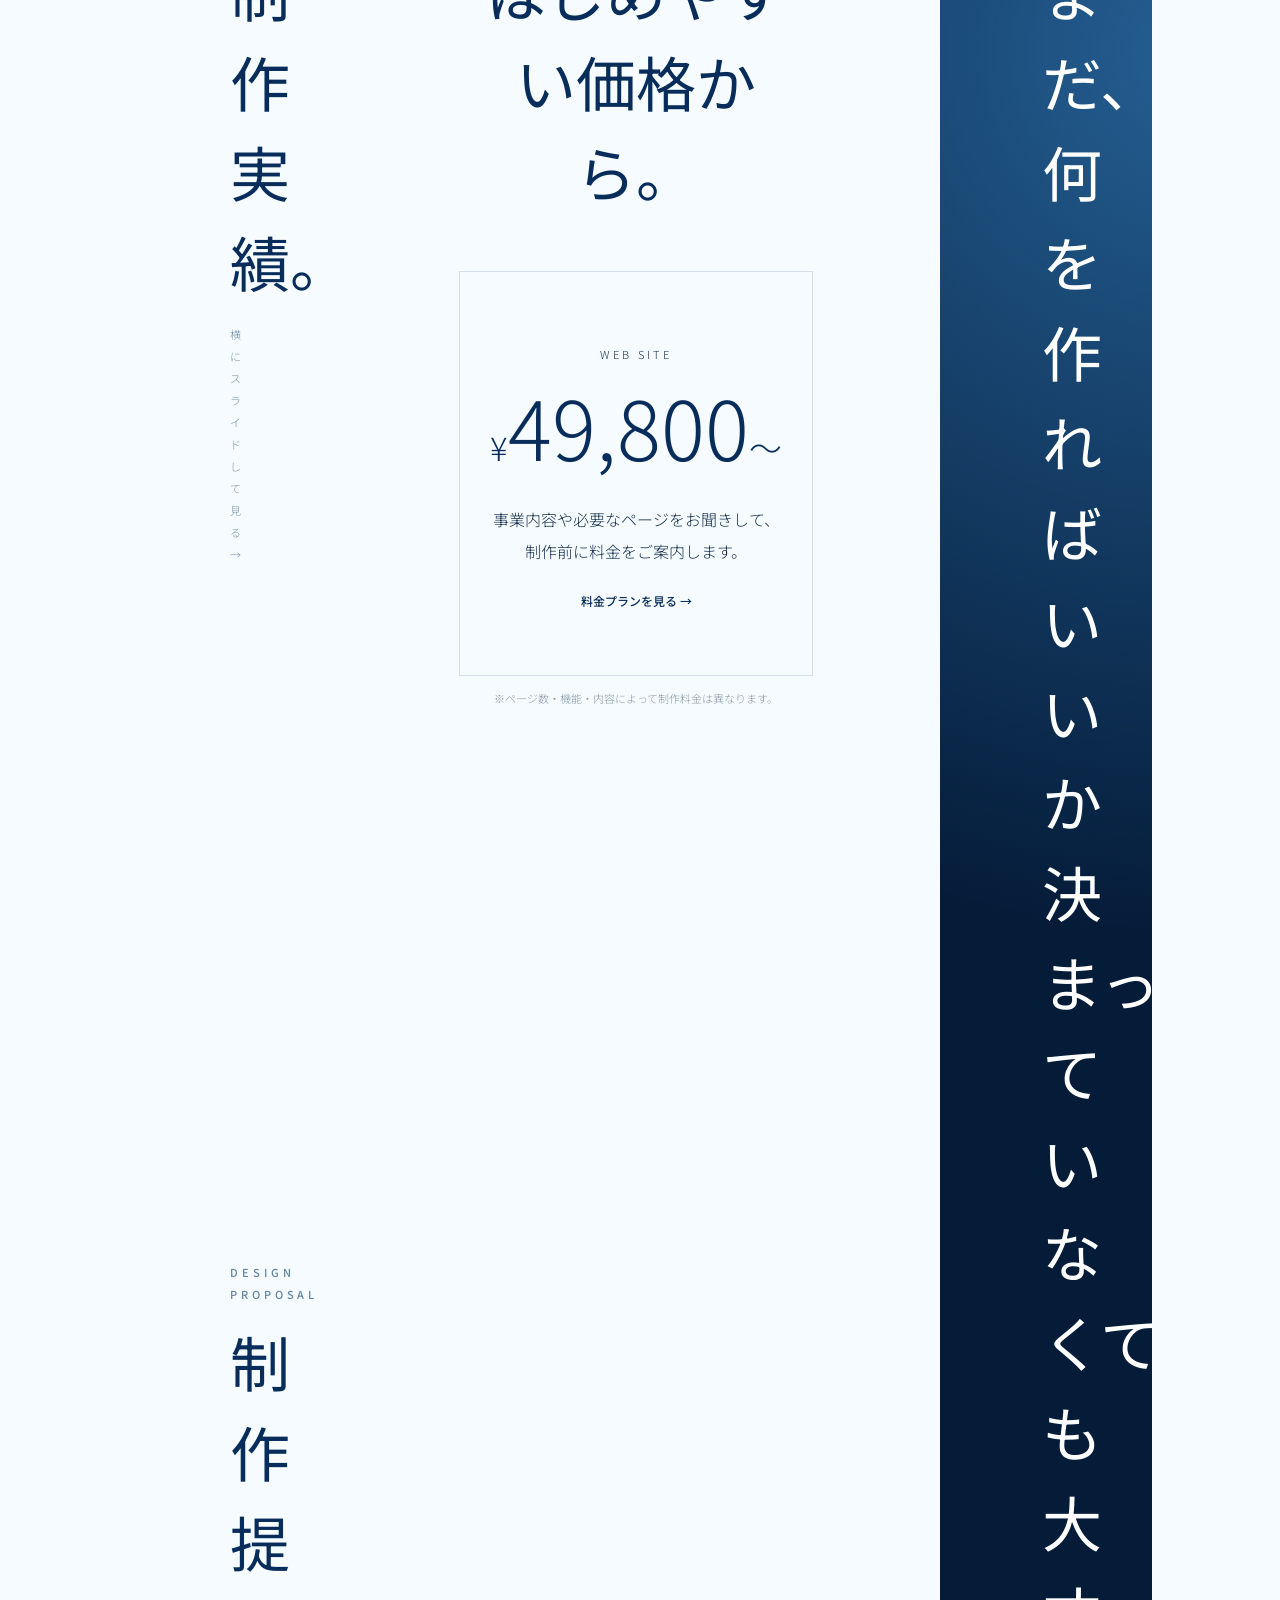
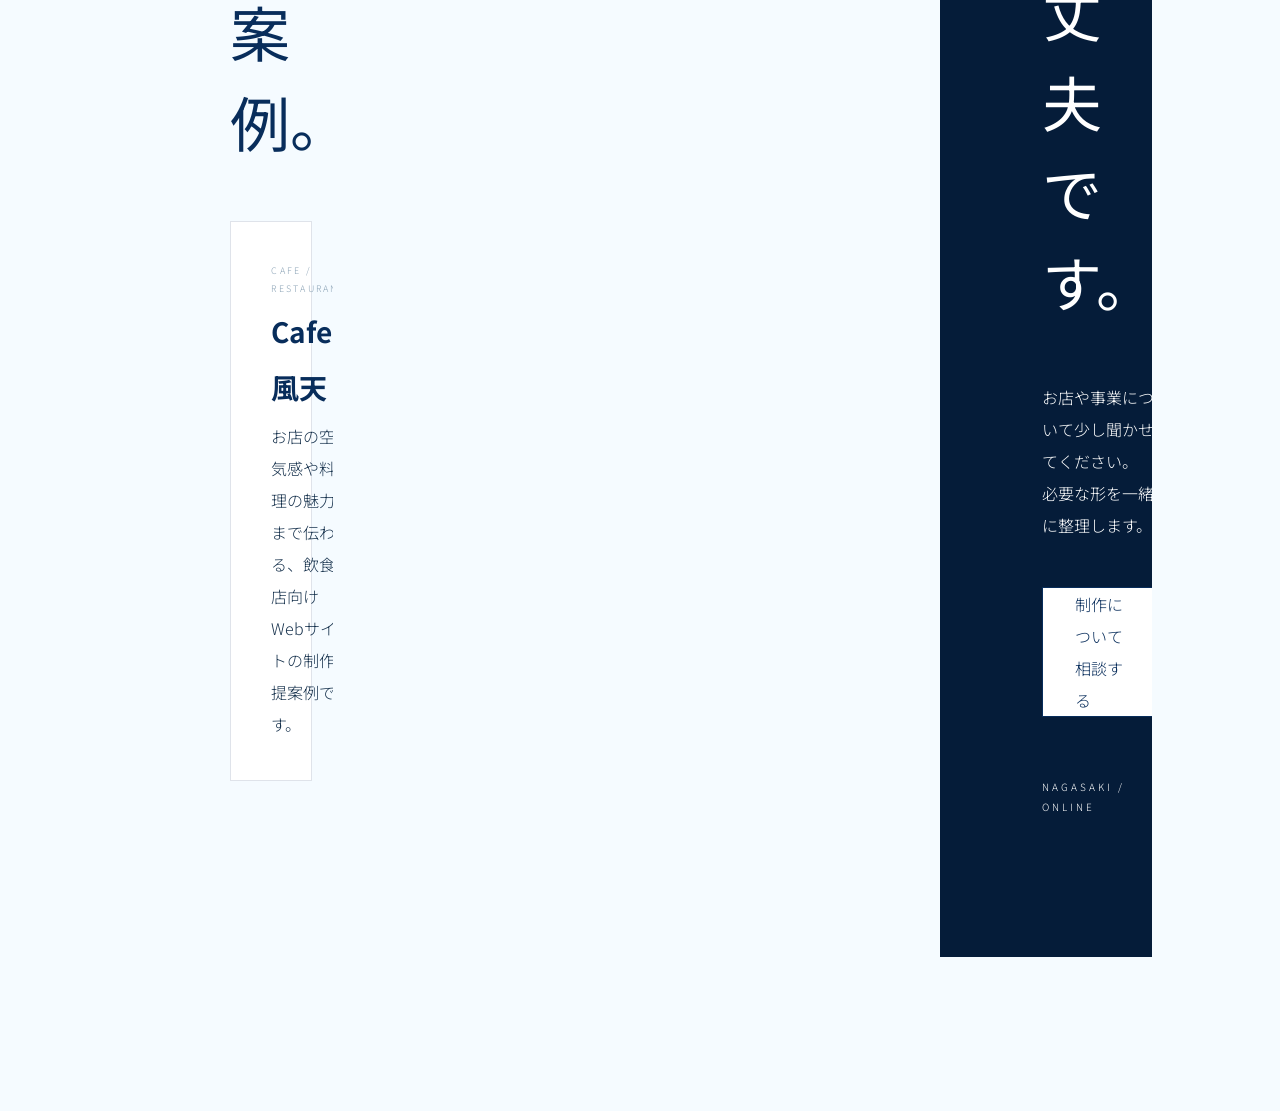
==== commit 7f53cd74: "update previous layout" ====
--- a/index.html
+++ b/index.html
@@ -1,229 +1,32 @@
 <!DOCTYPE html>
 <html lang="ja">
 <head>
-<meta charset="UTF-8">
-<meta name="viewport" content="width=device-width, initial-scale=1.0">
-
+<meta charset="UTF-8"><meta name="viewport" content="width=device-width, initial-scale=1.0">
 <title>KOTONARI｜小さな事業に、ちゃんとした輪郭を。</title>
-
-<meta name="description"
-content="KOTONARIは、長崎を拠点に小さなお店・個人事業のWebサイト制作を行っています。デザインから公開、公開後の運用までサポートします。">
-
+<meta name="description" content="KOTONARIは、長崎を拠点に小さなお店・個人事業のWebサイト制作を行っています。デザインから公開、公開後の運用までサポートします。">
 <link rel="stylesheet" href="style.css">
 </head>
-
 <body>
-
-<!-- HEADER -->
-<header class="header">
-<a href="#" class="logo">KOTONARI</a>
-
-<nav class="nav">
-<a href="#concept">Concept</a>
-<a href="#service">Service</a>
-<a href="#works">Works</a>
-<a href="#plan.html">Price</a>
-<a href="#contact">Contact</a>
-</nav>
-</header>
-
-
+<header class="header"><a href="#" class="logo">KOTONARI</a><nav class="nav">
+<a href="#concept">Concept</a><a href="#service">Service</a><a href="#works">Works</a><a href="plan.html">Price</a><a href="#contact">Contact</a>
+</nav></header>
 <main>
-
-<!-- HERO -->
-<section class="hero">
-
-<div class="hero-shape shape-1"></div>
-<div class="hero-shape shape-2"></div>
-<div class="hero-shape shape-3"></div>
-
-<div class="hero-content">
-<p class="hero-label">WEB / BRAND / AI</p>
-
-<h1>
-小さな事業に、<br>
-<span>ちゃんとした輪郭を。</span>
-</h1>
-
-<p class="hero-text">
-大きな会社じゃなくても、<br>
-「ちゃんと伝わる」Webサイトを。
-</p>
-
-<a href="#contact" class="button">
-Webサイト制作について相談する
-</a>
+<section class="hero"><div class="hero-shape shape-1"></div><div class="hero-shape shape-2"></div><div class="hero-shape shape-3"></div><div class="hero-content">
+<p class="hero-label">WEB / BRAND / AI</p><h1>小さな事業に、<br><span>ちゃんとした輪郭を。</span></h1>
+<p class="hero-text">大きな会社じゃなくても、<br>「ちゃんと伝わる」Webサイトを。</p><a href="#contact" class="button">Webサイト制作について相談する</a></div><p class="scroll">SCROLL</p></section>
+<section id="concept" class="section concept"><p class="section-label">CONCEPT</p><h2>小さなお店にも、<br>ちゃんとデザインを。</h2>
+<p>お店を始めたばかりだから。<br>小さな事業だから。<br>ホームページに何十万円もかけられないから。</p>
+<p>だからといって、<br>「とりあえず作ったホームページ」でいいとは思いません。</p><p>KOTONARIは、事業の魅力を整理し、<br>その人らしさ、お店らしさが伝わる形へ。</p><p class="concept-message">あなたの事業に、ちゃんとした輪郭を。</p></section>
+<section id="service" class="section"><p class="section-label">SERVICE</p><h2>できること。</h2><div class="cards">
+<article class="card"><span>01</span><h3>Web Design</h3><p>スマートフォン対応のWebサイトを、デザインから公開まで制作します。</p></article>
+<article class="card"><span>02</span><h3>Brand</h3><p>写真・文章・色・見せ方まで含め、あなたの事業らしいWeb表現を整えます。</p></article>
+<article class="card"><span>03</span><h3>Support</h3><p>公開して終わりではなく、更新や改善など公開後の運用もサポートします。</p></article></div></section>
+<section id="works" class="section works"><p class="section-label">WORKS</p><h2>制作実績。</h2><div class="works-grid">
+<section id="works" class="section works"><p class="section-label">WORKS</p><h2>制作実績。</h2><p class="works-swipe-hint">横にスライドして見る →</p><div class="works-grid">
+<a class="work" href="https://www.bibliocafedl.com/" target="_blank" rel="noopener"><img src="assets/works/dl.png" alt="biblio cafe DL"><p class="work-category">EDUCATION</p><h3>biblio cafe DL</h3><span>サイトを見る →</span></a>
+<article class="work"><img src="assets/works/takoru.png" alt="TAKORU"><p class="work-category">FOOD / KITCHEN CAR</p><h3>TAKORU</h3></article>
+<a class="work" href="https://snack-kitagawa.com/" target="_blank" rel="noopener"><img src="assets/works/kitagawa.png" alt="スナック北川"><p class="work-category">NIGHT LIFE</p><h3>スナック北川</h3><span>サイトを見る →</span></a>
 </div>
-
-<p class="scroll">SCROLL</p>
-</section>
-
-
-<!-- CONCEPT -->
-<section id="concept" class="section concept">
-<p class="section-label">CONCEPT</p>
-
-<h2>
-小さなお店にも、<br>
-ちゃんとデザインを。
-</h2>
-
-<p>
-お店を始めたばかりだから。<br>
-小さな事業だから。<br>
-ホームページに何十万円もかけられないから。
-</p>
-
-<p>
-だからといって、<br>
-「とりあえず作ったホームページ」で
-いいとは思いません。
-</p>
-
-<p>
-KOTONARIは、事業の魅力を整理し、<br>
-その人らしさ、お店らしさが伝わる形へ。
-</p>
-
-<div class="website-role">
-<p class="website-role-title">
-ホームページは、ただの「案内」ではありません。
-</p>
-
-<p>
-お店を知ってもらい、魅力を伝え、<br>
-問い合わせ・予約・来店へつなげる。<br>
-小さな事業のための、ひとつの入口です。
-</p>
-</div>
-</section>
-
-
-<!-- SERVICE -->
-<section id="service" class="section">
-<p class="section-label">SERVICE</p>
-
-<h2>できること。</h2>
-
-<div class="cards">
-
-<article class="card">
-<span>01</span>
-<h3>Web Design</h3>
-<p>
-スマートフォン対応のWebサイトを、
-デザインから公開まで制作します。
-</p>
-</article>
-
-<article class="card">
-<span>02</span>
-<h3>Brand</h3>
-<p>
-写真・文章・色・見せ方まで含め、
-あなたの事業らしいWeb表現を整えます。
-</p>
-</article>
-
-<article class="card">
-<span>03</span>
-<h3>Support</h3>
-<p>
-公開して終わりではなく、
-更新や改善など公開後の運用もサポートします。
-</p>
-</article>
-
-</div>
-</section>
-
-
-<!-- WORKS -->
-<section id="works" class="section works">
-<p class="section-label">WORKS</p>
-<h2>制作実績。</h2>
-
-<div class="works-grid">
-
-<article class="work">
-<div class="work-image"></div>
-<p class="work-category">EDUCATION</p>
-<h3>biblio cafe DL</h3>
-</article>
-
-<article class="work">
-<div class="work-image"></div>
-<p class="work-category">FOOD / KITCHEN CAR</p>
-<h3>TAKORU</h3>
-</article>
-
-<article class="work">
-<div class="work-image"></div>
-<p class="work-category">BAR</p>
-<h3>スナック北川</h3>
-</article>
-
-</div>
-</section>
-
-
-<!-- PRICE -->
-<section id="price" class="section price">
-<p class="section-label">PRICE</p>
-
-<h2>
-はじめやすい価格から。
-</h2>
-
-<div class="price-box">
-<p class="price-name">WEB SITE</p>
-
-<p class="price-number">
-<span>¥</span>49,000<span class="tax">〜</span>
-</p>
-
-<p>
-事業内容や必要なページをお聞きして、<br>
-制作前に料金をご案内します。
-</p>
-</div>
-
-<p class="price-note">
-※ページ数・機能・内容によって制作料金は異なります。
-</p>
-</section>
-
-
-<!-- CONTACT -->
-<section id="contact" class="section contact">
-<p class="section-label">CONTACT</p>
-
-<h2>
-まだ、何を作ればいいか<br>
-決まっていなくても大丈夫です。
-</h2>
-
-<p>
-お店や事業について少し聞かせてください。<br>
-必要な形を一緒に整理します。
-</p>
-
-<a href="#" class="button button-light">
-制作について相談する
-</a>
-
-<p class="area">NAGASAKI / ONLINE</p>
-</section>
-
-</main>
-
-
-<!-- FOOTER -->
-<footer class="footer">
-<p class="footer-logo">KOTONARI</p>
-<p>web / brand / ai</p>
-<p class="copyright">© KOTONARI</p>
-</footer>
-
-</body>
-</html>
+<div class="proposal"><p class="section-label">DESIGN PROPOSAL</p><h2>制作提案例。</h2><a class="proposal-card" href="sample/futen/" target="_blank" rel="noopener"><div><p class="work-category">CAFE / RESTAURANT</p><h3>Cafe 風天</h3><p>お店の空気感や料理の魅力まで伝わる、飲食店向けWebサイトの制作提案例です。</p></div><strong>サンプルサイトを見る →</strong></a></div></section>
+<section id="price" class="section price"><p class="section-label">PRICE</p><h2>はじめやすい価格から。</h2><div class="price-box"><p class="price-name">WEB SITE</p><p class="price-number"><span>¥</span>49,800<span class="tax">〜</span></p><p>事業内容や必要なページをお聞きして、<br>制作前に料金をご案内します。</p><a href="plan.html" class="text-link">料金プランを見る →</a></div><p class="price-note">※ページ数・機能・内容によって制作料金は異なります。</p></section>
+<section id="contact" class="section contact"><p class="section-label">CONTACT</p><h2>まだ、何を作ればいいか<br>決まっていなくても大丈夫です。</h2><p>お店や事業について少し聞かせてください。<br>必要な形を一緒に整理します。</p><a href="mailto:kotonari-design@gmail.com" class="button button-light">制作について相談する</a><p class="area">NAGASAKI / ONLINE</p></section>
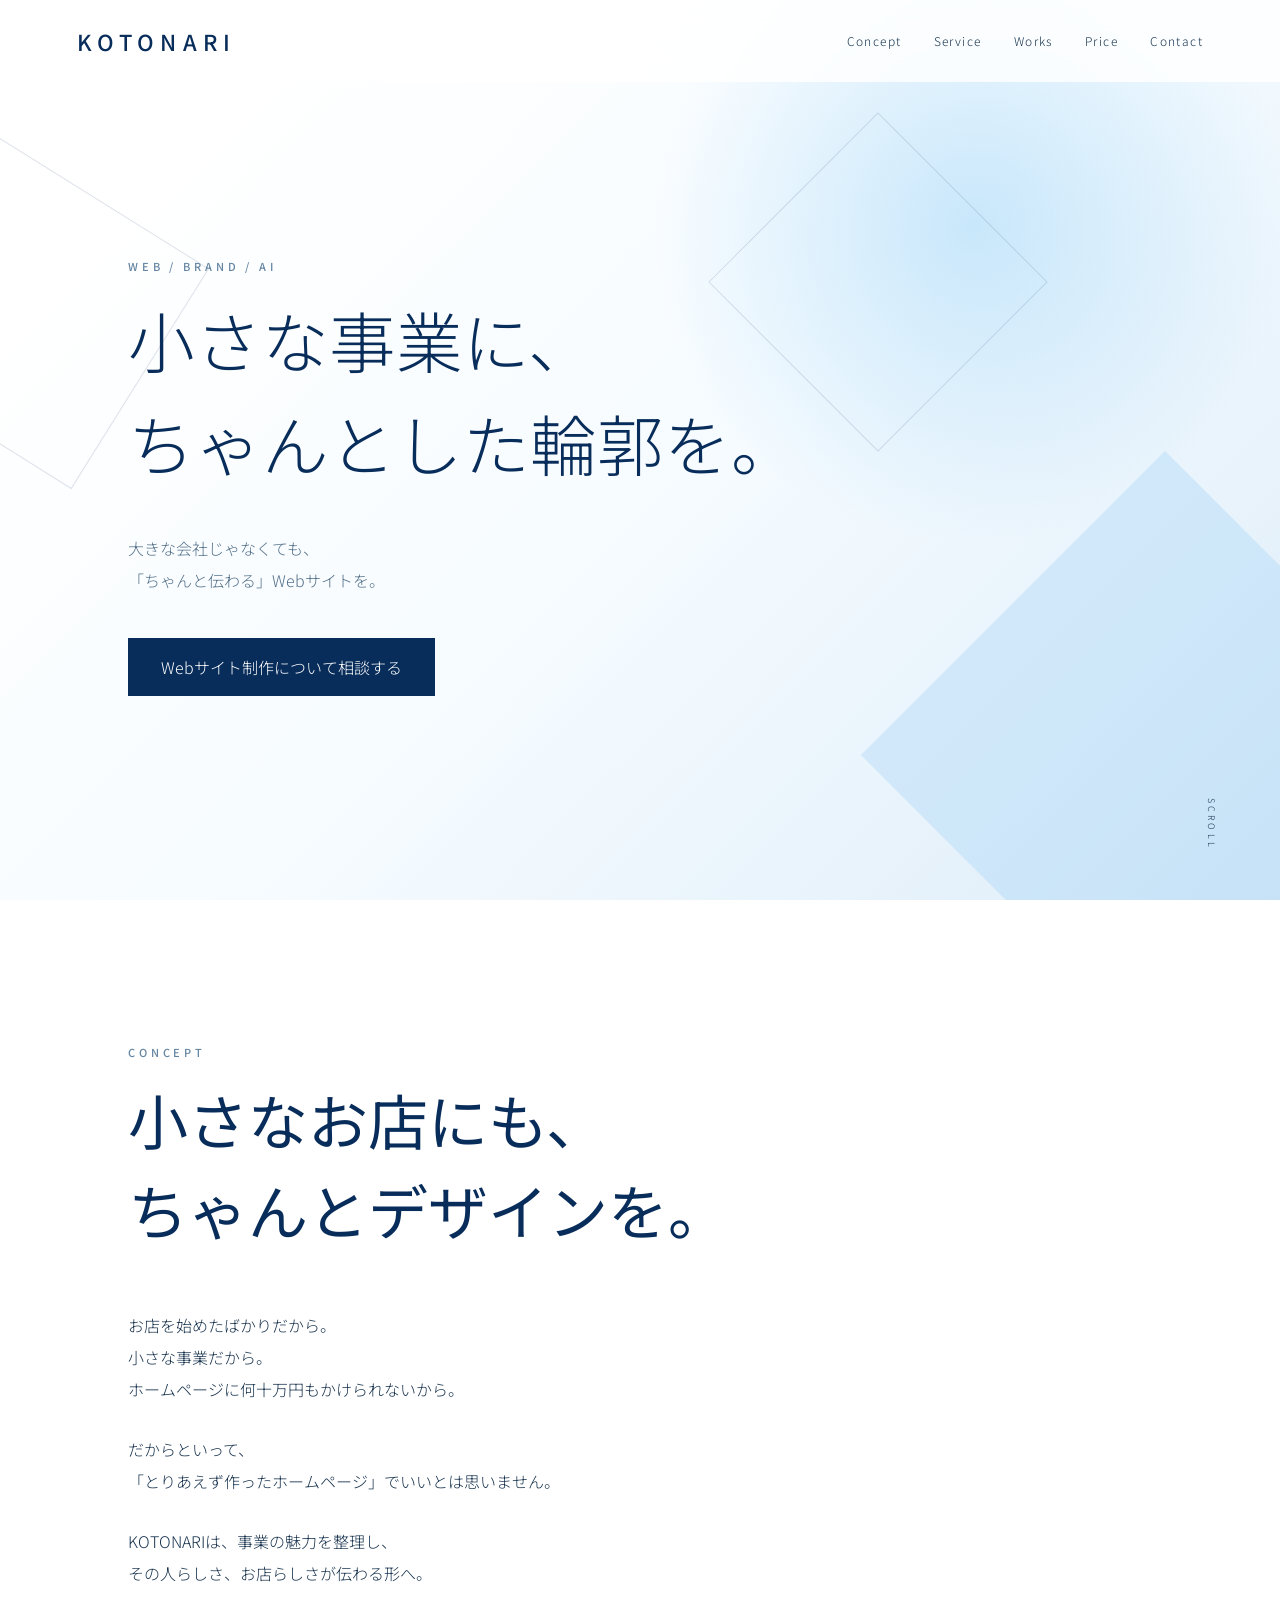
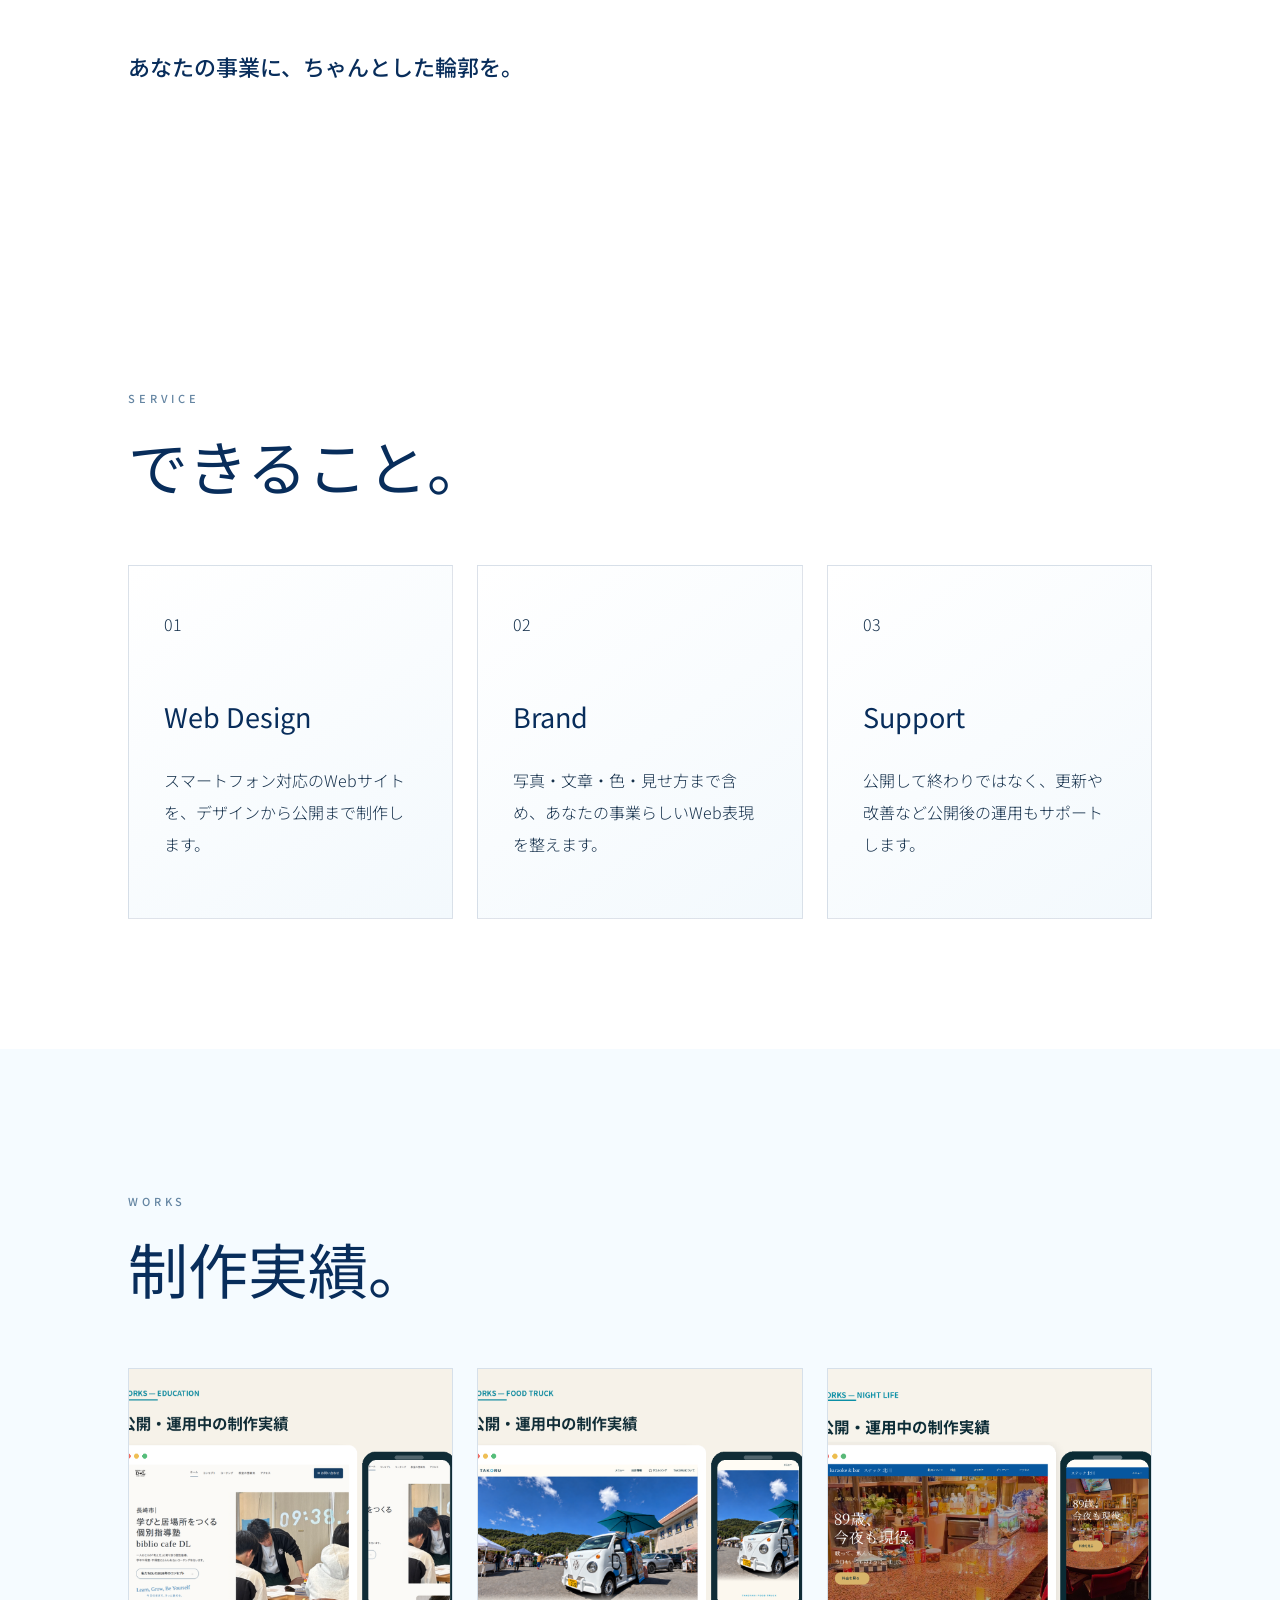
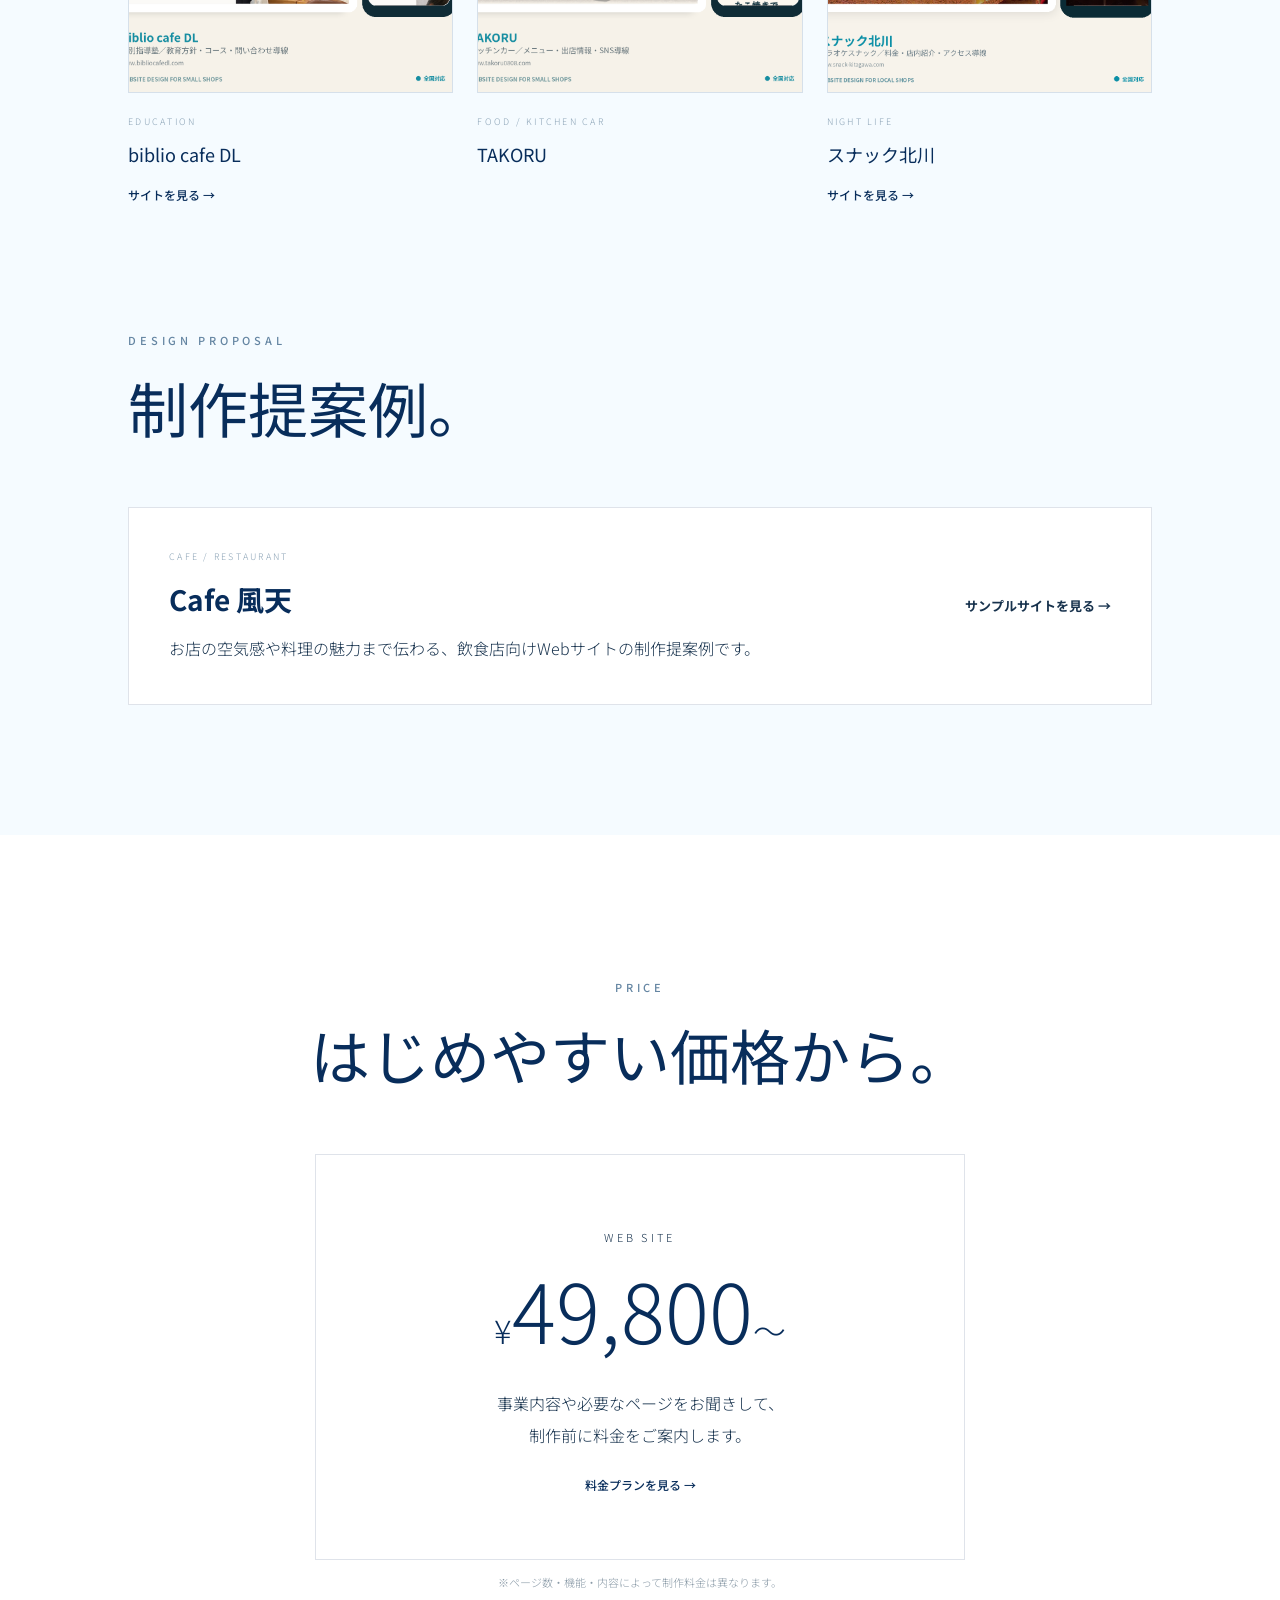
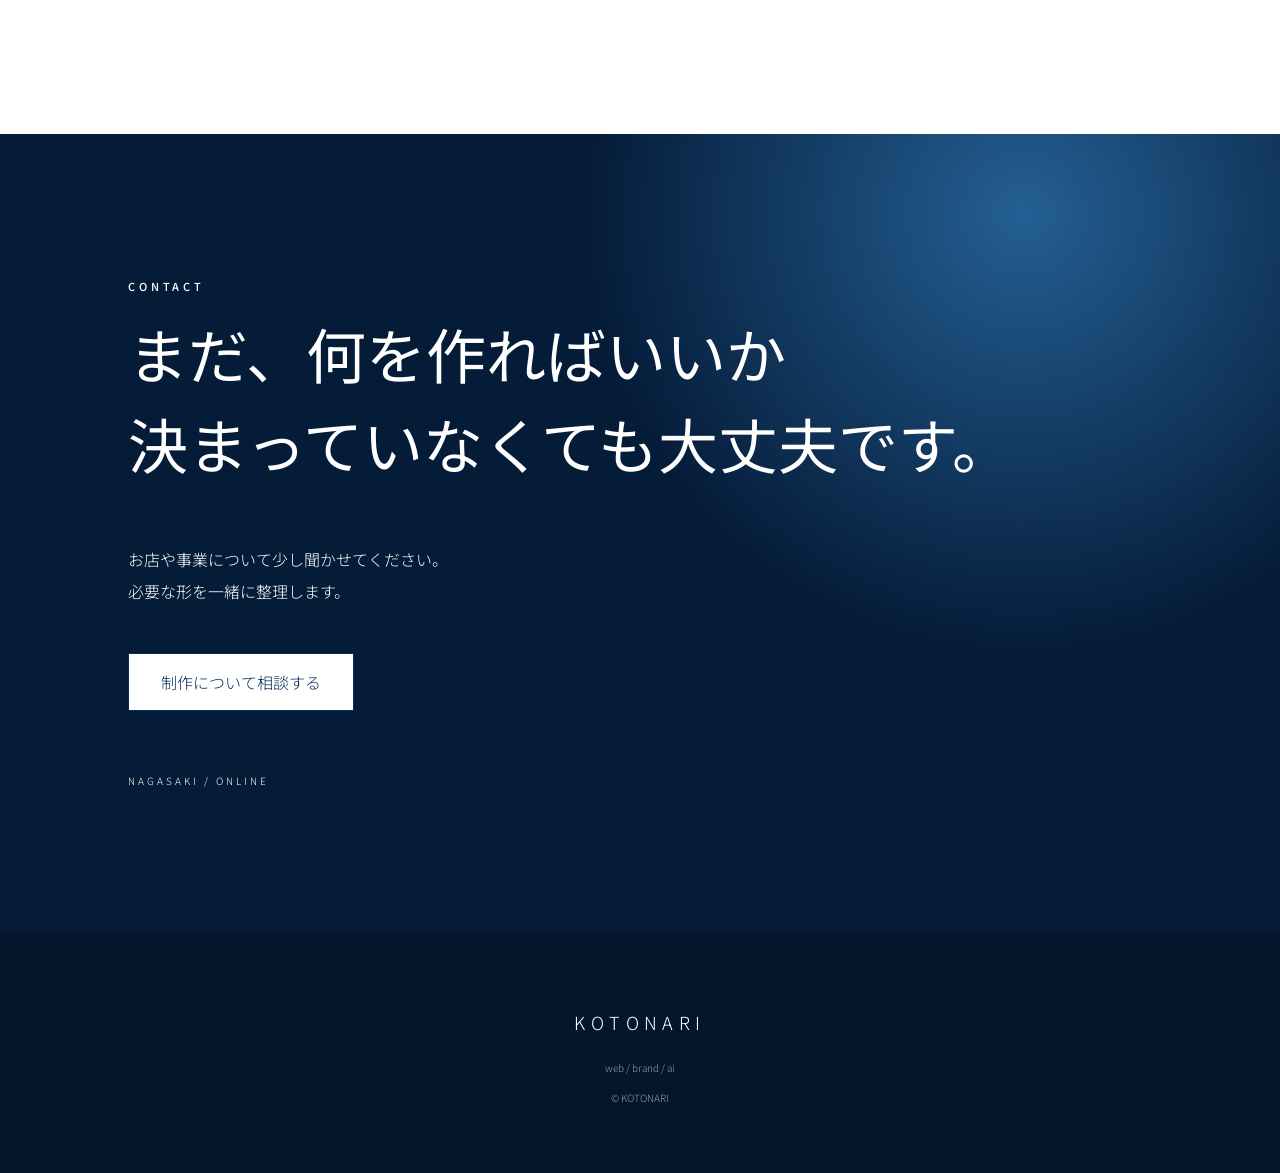
==== commit 36c1e081: "Add files via upload" ====
--- a/index.html
+++ b/index.html
@@ -22,11 +22,11 @@
 <article class="card"><span>02</span><h3>Brand</h3><p>写真・文章・色・見せ方まで含め、あなたの事業らしいWeb表現を整えます。</p></article>
 <article class="card"><span>03</span><h3>Support</h3><p>公開して終わりではなく、更新や改善など公開後の運用もサポートします。</p></article></div></section>
 <section id="works" class="section works"><p class="section-label">WORKS</p><h2>制作実績。</h2><div class="works-grid">
-<section id="works" class="section works"><p class="section-label">WORKS</p><h2>制作実績。</h2><p class="works-swipe-hint">横にスライドして見る →</p><div class="works-grid">
 <a class="work" href="https://www.bibliocafedl.com/" target="_blank" rel="noopener"><img src="assets/works/dl.png" alt="biblio cafe DL"><p class="work-category">EDUCATION</p><h3>biblio cafe DL</h3><span>サイトを見る →</span></a>
 <article class="work"><img src="assets/works/takoru.png" alt="TAKORU"><p class="work-category">FOOD / KITCHEN CAR</p><h3>TAKORU</h3></article>
 <a class="work" href="https://snack-kitagawa.com/" target="_blank" rel="noopener"><img src="assets/works/kitagawa.png" alt="スナック北川"><p class="work-category">NIGHT LIFE</p><h3>スナック北川</h3><span>サイトを見る →</span></a>
 </div>
 <div class="proposal"><p class="section-label">DESIGN PROPOSAL</p><h2>制作提案例。</h2><a class="proposal-card" href="sample/futen/" target="_blank" rel="noopener"><div><p class="work-category">CAFE / RESTAURANT</p><h3>Cafe 風天</h3><p>お店の空気感や料理の魅力まで伝わる、飲食店向けWebサイトの制作提案例です。</p></div><strong>サンプルサイトを見る →</strong></a></div></section>
 <section id="price" class="section price"><p class="section-label">PRICE</p><h2>はじめやすい価格から。</h2><div class="price-box"><p class="price-name">WEB SITE</p><p class="price-number"><span>¥</span>49,800<span class="tax">〜</span></p><p>事業内容や必要なページをお聞きして、<br>制作前に料金をご案内します。</p><a href="plan.html" class="text-link">料金プランを見る →</a></div><p class="price-note">※ページ数・機能・内容によって制作料金は異なります。</p></section>
-<section id="contact" class="section contact"><p class="section-label">CONTACT</p><h2>まだ、何を作ればいいか<br>決まっていなくても大丈夫です。</h2><p>お店や事業について少し聞かせてください。<br>必要な形を一緒に整理します。</p><a href="mailto:kotonari-design@gmail.com" class="button button-light">制作について相談する</a><p class="area">NAGASAKI / ONLINE</p></section>+<section id="contact" class="section contact"><p class="section-label">CONTACT</p><h2>まだ、何を作ればいいか<br>決まっていなくても大丈夫です。</h2><p>お店や事業について少し聞かせてください。<br>必要な形を一緒に整理します。</p><a href="mailto:kotonari-design@gmail.com" class="button button-light">制作について相談する</a><p class="area">NAGASAKI / ONLINE</p></section>
+</main><footer class="footer"><p class="footer-logo">KOTONARI</p><p>web / brand / ai</p><p class="copyright">© KOTONARI</p></footer></body></html>
--- a/style.css
+++ b/style.css
@@ -4,13 +4,9 @@
 .header{position:fixed;z-index:100;top:0;width:100%;height:82px;padding:0 6%;display:flex;align-items:center;justify-content:space-between;background:rgba(255,255,255,.82);backdrop-filter:blur(18px)}.logo{color:var(--navy);font-size:22px;font-weight:500;letter-spacing:.28em}.nav{display:flex;gap:32px}.nav a{font-size:12px;letter-spacing:.12em}
 .hero{min-height:100vh;position:relative;overflow:hidden;display:flex;align-items:center;padding:140px 10% 100px;background:radial-gradient(circle at 76% 25%,rgba(139,203,245,.42),transparent 27%),linear-gradient(135deg,#fff 15%,#f5fbff 55%,#ddecf8 100%)}.hero-content{z-index:5;max-width:1000px}.hero-label,.section-label{color:#6485a2;font-size:11px;font-weight:500;letter-spacing:.35em}.hero h1{margin:0 0 38px;color:var(--navy);font-size:clamp(42px,5.2vw,72px);font-weight:300;line-height:1.55}.hero h1 span{white-space:nowrap}.hero-text{margin-bottom:42px;color:#526f88}.button{display:inline-flex;align-items:center;justify-content:center;min-height:58px;padding:0 32px;color:#fff;background:var(--navy);border:1px solid var(--navy)}.scroll{position:absolute;right:4%;bottom:50px;font-size:9px;letter-spacing:.35em;writing-mode:vertical-rl}.hero-shape{position:absolute}.shape-1{width:430px;height:430px;right:-100px;bottom:-70px;background:rgba(130,196,241,.25);transform:rotate(45deg)}.shape-2{width:260px;height:260px;left:-100px;top:180px;border:1px solid var(--line);transform:rotate(32deg)}.shape-3{width:240px;height:240px;right:22%;top:18%;border:1px solid var(--line);transform:rotate(45deg)}
 .section{padding:130px 10%}.section h2{margin:0 0 55px;color:var(--navy);font-size:clamp(36px,5vw,60px);font-weight:400;line-height:1.5}.concept p:not(.section-label){max-width:680px;margin-bottom:28px}.concept-message{margin-top:55px!important;color:var(--navy);font-size:22px!important;font-weight:500}
-.cards{display:grid;grid-template-columns:repeat(3,1fr);gap:24px}.card{padding:42px 35px;background:linear-gradient(145deg,#fff,#f3f9fd);border:1px solid var(--line)}.card h3{margin:50px 0 20px;color:var(--navy);font-size:27px;font-weight:400}
-.works{background:var(--ice);overflow:hidden}.works-swipe-hint{margin:-38px 0 24px;color:#7892a7;font-size:11px;letter-spacing:.08em;text-align:right}
-.works-grid{display:flex;gap:24px;overflow-x:auto;overscroll-behavior-x:contain;scroll-snap-type:x mandatory;scroll-padding-left:0;padding:4px 0 24px;-webkit-overflow-scrolling:touch;scrollbar-width:thin}
-.work{flex:0 0 min(760px,82vw);scroll-snap-align:start;display:block}
-.work img{width:100%;aspect-ratio:16/9;object-fit:cover;object-position:center;display:block;margin-bottom:20px;border:1px solid var(--line)}
-.work-category{margin:0;color:#8aa2b5;font-size:9px;letter-spacing:.25em}.work h3{margin:5px 0;color:var(--navy);font-size:18px;font-weight:400}.work span,.text-link{font-size:12px;font-weight:500;color:var(--navy)}.proposal{margin-top:100px}.proposal-card{display:flex;justify-content:space-between;align-items:center;gap:35px;padding:40px;background:#fff;border:1px solid var(--line)}.proposal-card h3{margin:5px 0;font-size:28px;color:var(--navy)}.proposal-card p{margin:0}.proposal-card strong{white-space:nowrap;font-size:13px}
+.cards,.works-grid{display:grid;grid-template-columns:repeat(3,1fr);gap:24px}.card{padding:42px 35px;background:linear-gradient(145deg,#fff,#f3f9fd);border:1px solid var(--line)}.card h3{margin:50px 0 20px;color:var(--navy);font-size:27px;font-weight:400}
+.works{background:var(--ice)}.work img{width:100%;aspect-ratio:1/1;object-fit:cover;display:block;margin-bottom:20px;border:1px solid var(--line)}.work-category{margin:0;color:#8aa2b5;font-size:9px;letter-spacing:.25em}.work h3{margin:5px 0;color:var(--navy);font-size:18px;font-weight:400}.work span,.text-link{font-size:12px;font-weight:500;color:var(--navy)}.proposal{margin-top:120px}.proposal-card{display:flex;justify-content:space-between;align-items:center;gap:35px;padding:40px;background:#fff;border:1px solid var(--line)}.proposal-card h3{margin:5px 0;font-size:28px;color:var(--navy)}.proposal-card p{margin:0}.proposal-card strong{white-space:nowrap;font-size:13px}
 .price{text-align:center}.price-box{max-width:650px;margin:auto;padding:60px 30px;border:1px solid var(--line)}.price-name{font-size:11px;letter-spacing:.3em}.price-number{margin:12px 0 28px;color:var(--navy);font-size:clamp(52px,8vw,82px);line-height:1.2}.price-number span{font-size:.4em}.price-note{font-size:11px;color:#8a9aa7}
 .contact{color:#fff;background:radial-gradient(circle at 80% 10%,#245f93 0%,transparent 35%),var(--deep)}.contact h2,.contact .section-label{color:#fff}.button-light{margin-top:30px!important;color:var(--navy)!important;background:#fff!important}.area{margin-top:60px;font-size:10px;letter-spacing:.3em}.footer{padding:55px 10%;text-align:center;color:#8ba0b1;background:#04162c;font-size:10px}.footer-logo{color:#fff;font-size:18px;letter-spacing:.3em}
 .plan-section{min-height:100vh;padding:90px 24px;background:#fafafa;color:#1a1a1a}.plan-container{max-width:1040px;margin:auto}.plan-header{text-align:center;margin-bottom:50px}.plan-title{color:var(--navy);font-size:28px;margin:0 0 10px}.plan-subtitle{font-size:13px;color:#666}.plan-grid{display:grid;grid-template-columns:repeat(3,1fr);gap:28px}.plan-grid.single{grid-template-columns:minmax(280px,480px);justify-content:center}.plan-card{position:relative;display:flex;flex-direction:column;padding:40px 28px 32px;background:#fff;border:1px solid #e8e8e8;border-radius:16px}.plan-card h3{text-align:center}.plan-price{text-align:center;font-size:34px;font-weight:700}.plan-price small{font-size:13px;font-weight:400;color:#666}.plan-card p{font-size:13px;color:#666;flex-grow:1}.plan-btn{display:block;text-align:center;padding:13px;border-radius:8px;background:#f3f3f3;font-weight:600}.featured{border:1.5px solid var(--navy)}.badge{position:absolute;top:-12px;left:50%;transform:translateX(-50%);padding:4px 14px;border-radius:30px;background:var(--navy);color:#fff;font-size:11px}.primary{background:var(--navy);color:#fff}.plan-divider{margin:80px auto;width:200px;height:1px;background:#e8e8e8}.plan-back{text-align:center;margin-top:60px;color:#666}
-@media(max-width:760px){.header{height:68px}.logo{font-size:17px}.nav{display:none}.hero{min-height:92vh;padding:120px 7% 80px}.hero h1{font-size:clamp(36px,11vw,50px)}.hero h1 span{white-space:normal}.section{padding:90px 7%}.section h2{font-size:37px}.cards,.plan-grid,.plan-grid.single{grid-template-columns:1fr}.button{width:100%}.works-swipe-hint{margin:-25px 0 18px;text-align:left}.work{flex-basis:88vw}.work img{aspect-ratio:4/3}.proposal{margin-top:80px}.proposal-card{display:block;padding:28px}.proposal-card strong{display:inline-block;margin-top:22px}.plan-section{padding:70px 18px}}
+@media(max-width:760px){.header{height:68px}.logo{font-size:17px}.nav{display:none}.hero{min-height:92vh;padding:120px 7% 80px}.hero h1{font-size:clamp(36px,11vw,50px)}.hero h1 span{white-space:normal}.section{padding:90px 7%}.section h2{font-size:37px}.cards,.works-grid,.plan-grid,.plan-grid.single{grid-template-columns:1fr}.button{width:100%}.proposal{margin-top:80px}.proposal-card{display:block;padding:28px}.proposal-card strong{display:inline-block;margin-top:22px}.plan-section{padding:70px 18px}}
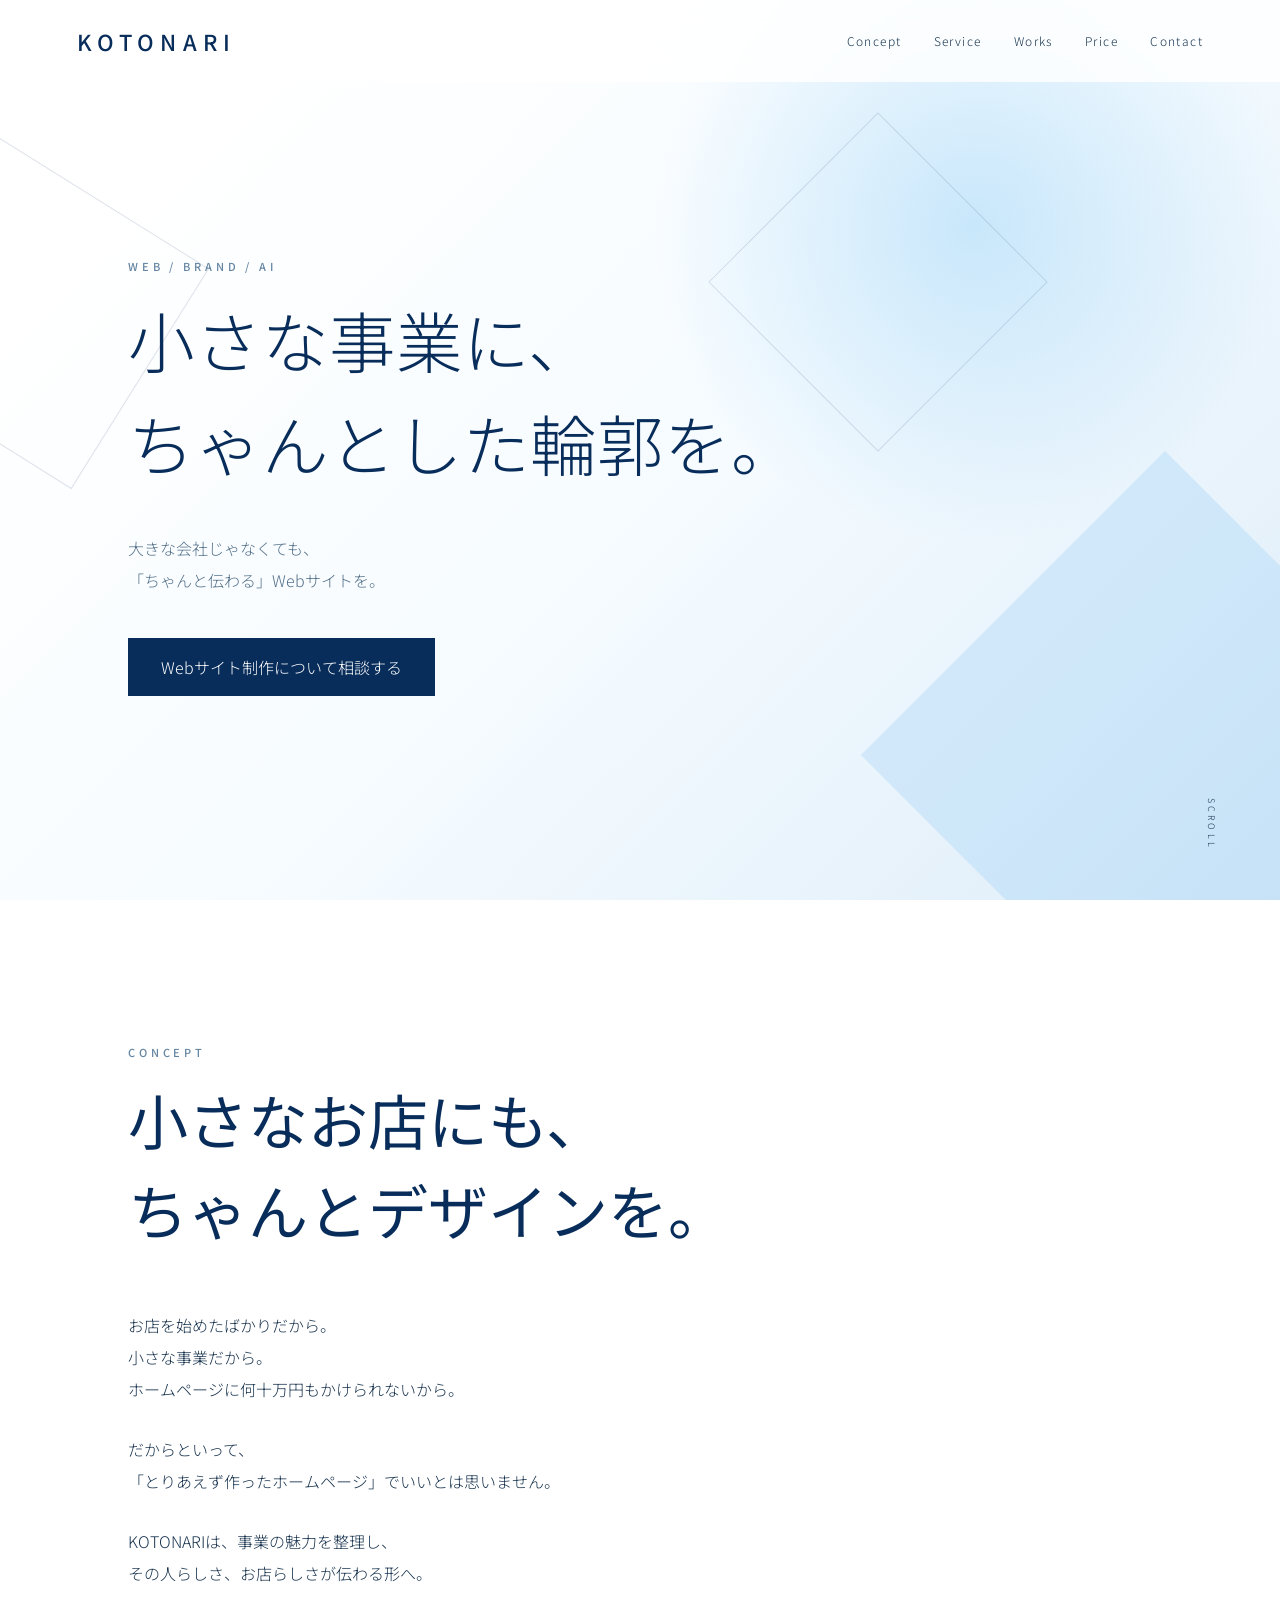
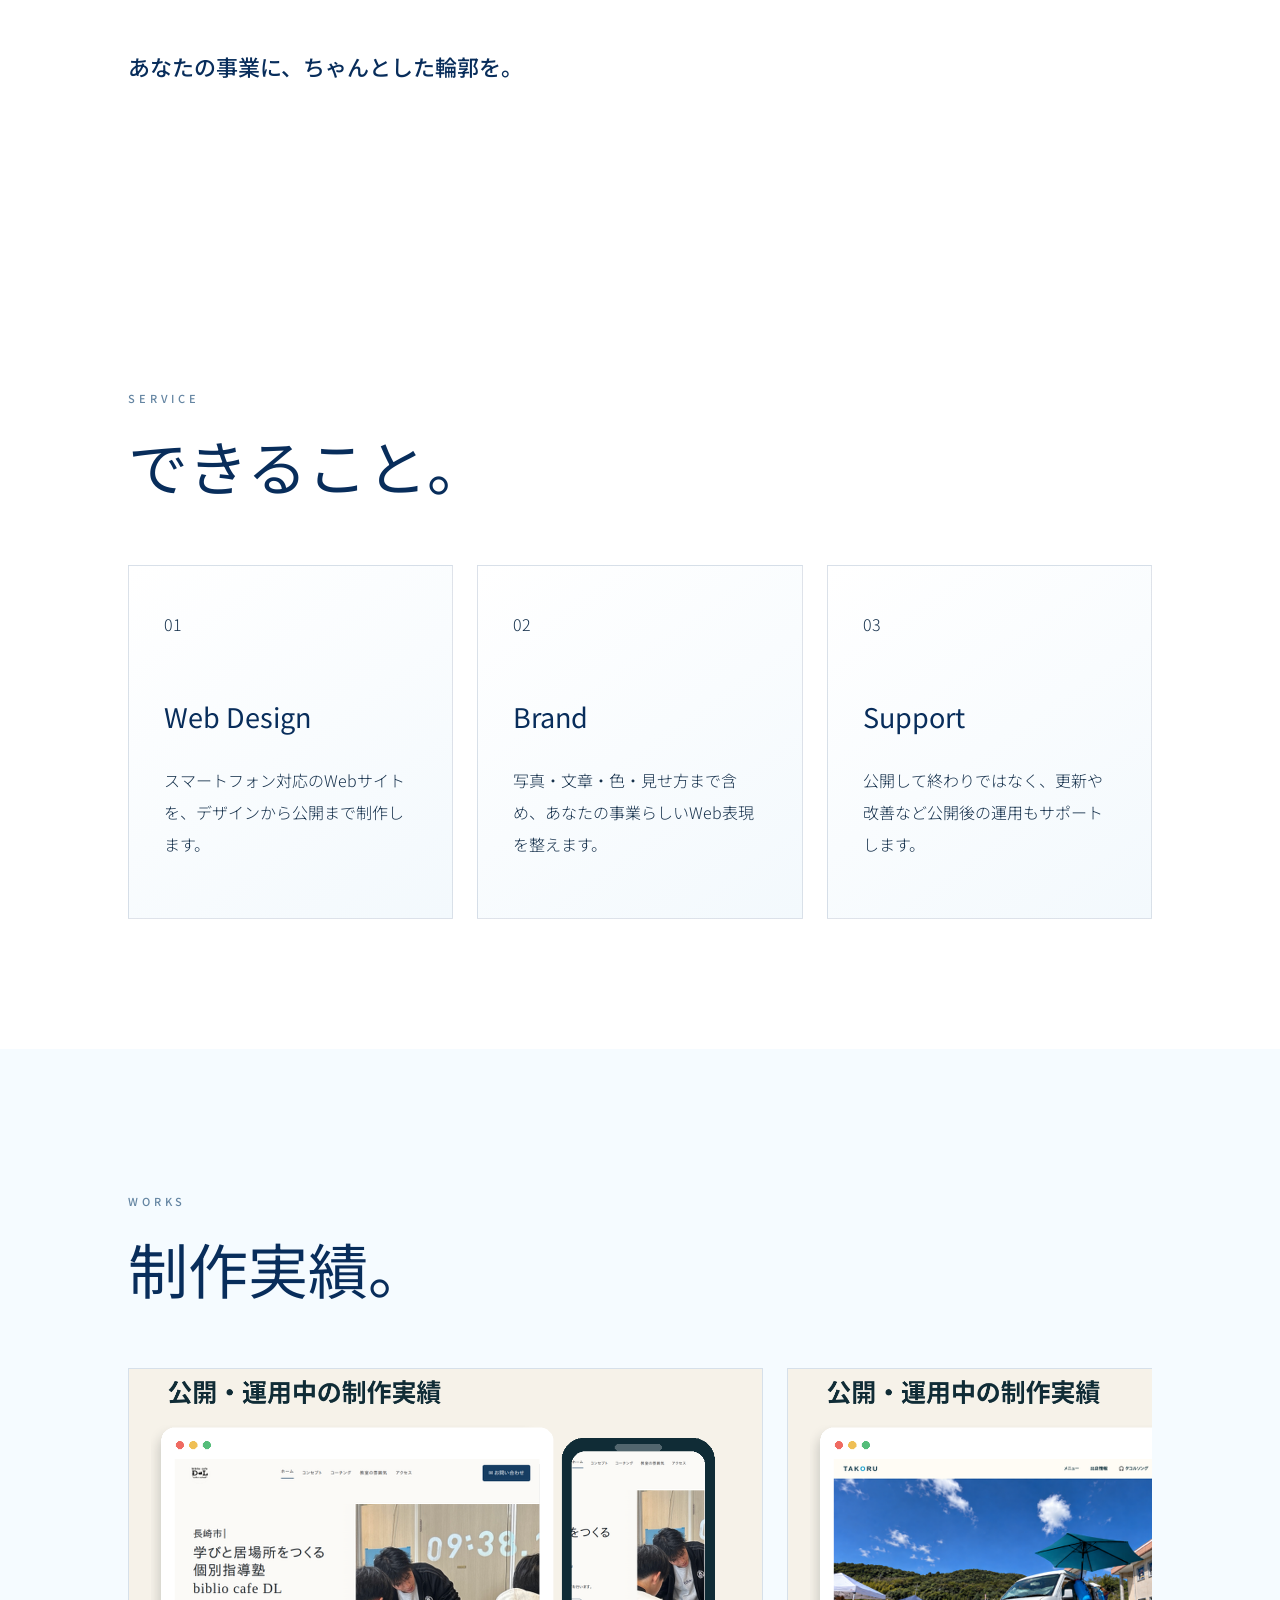
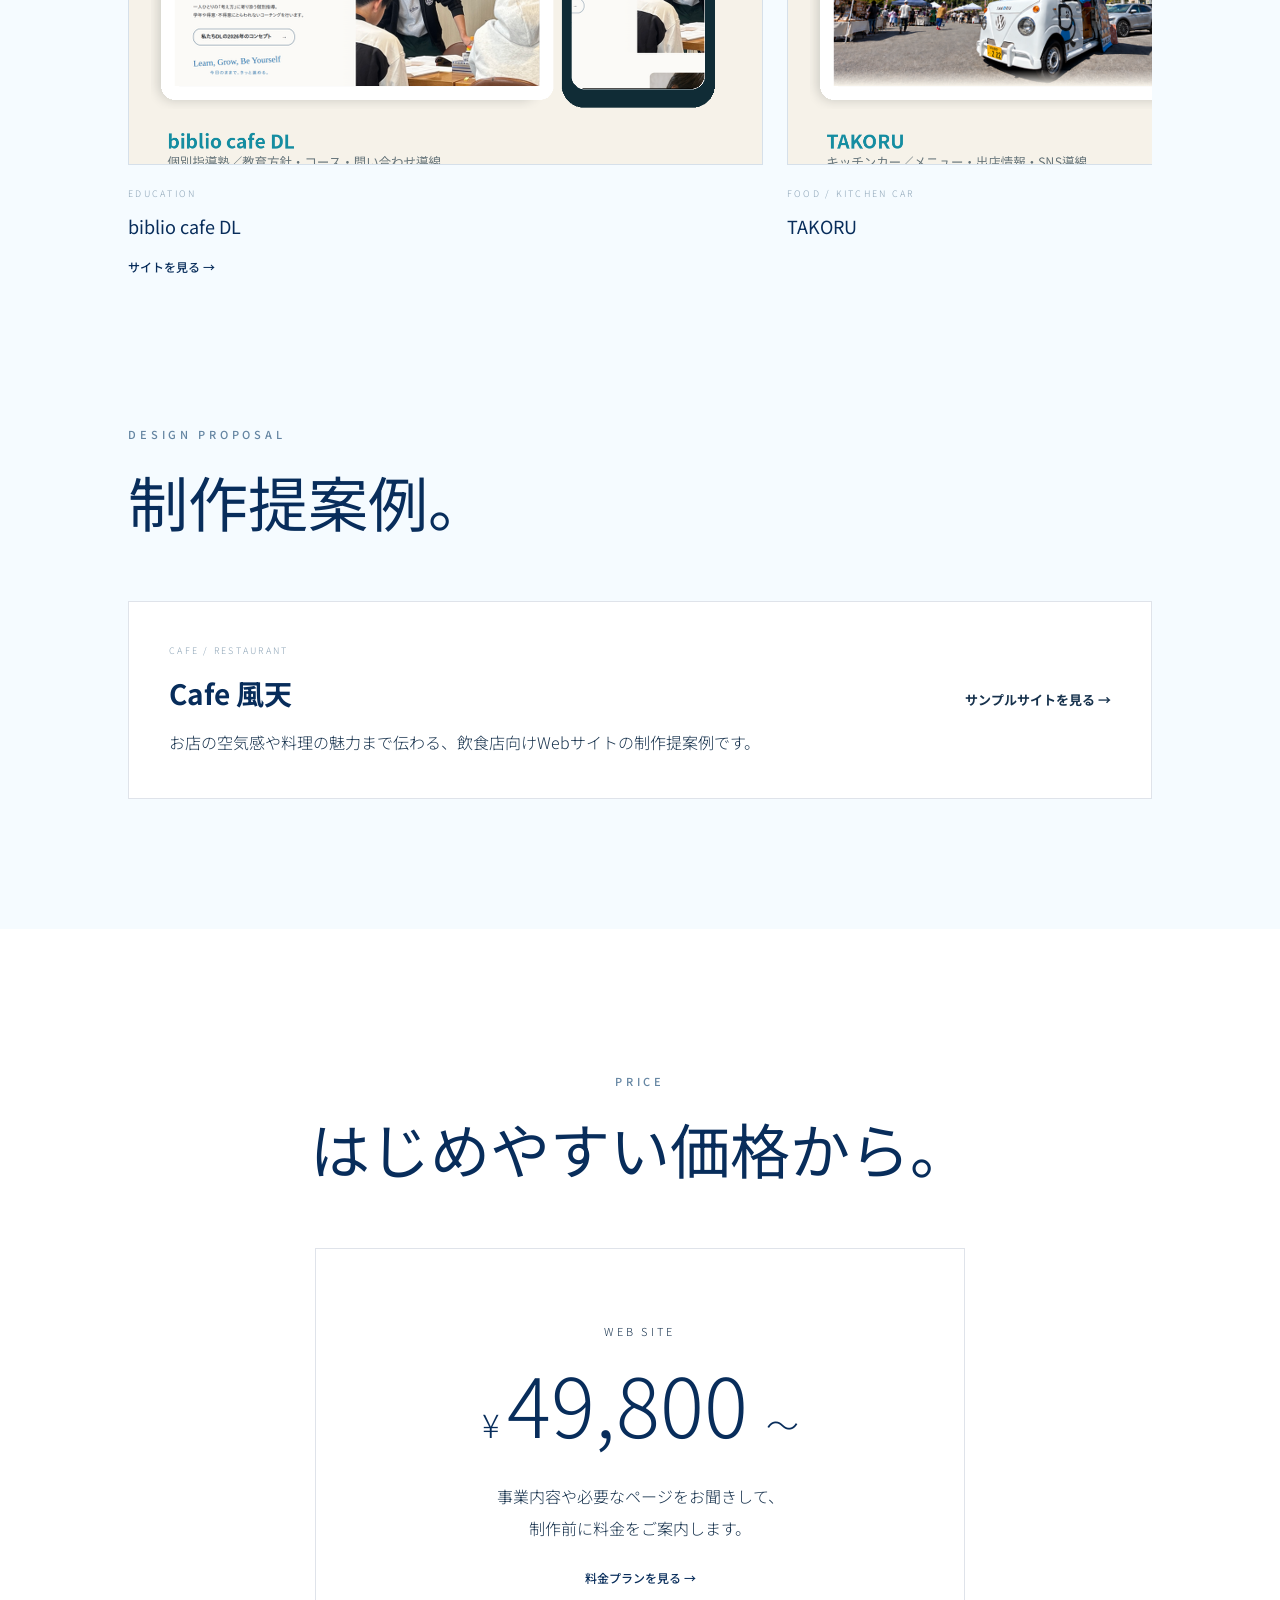
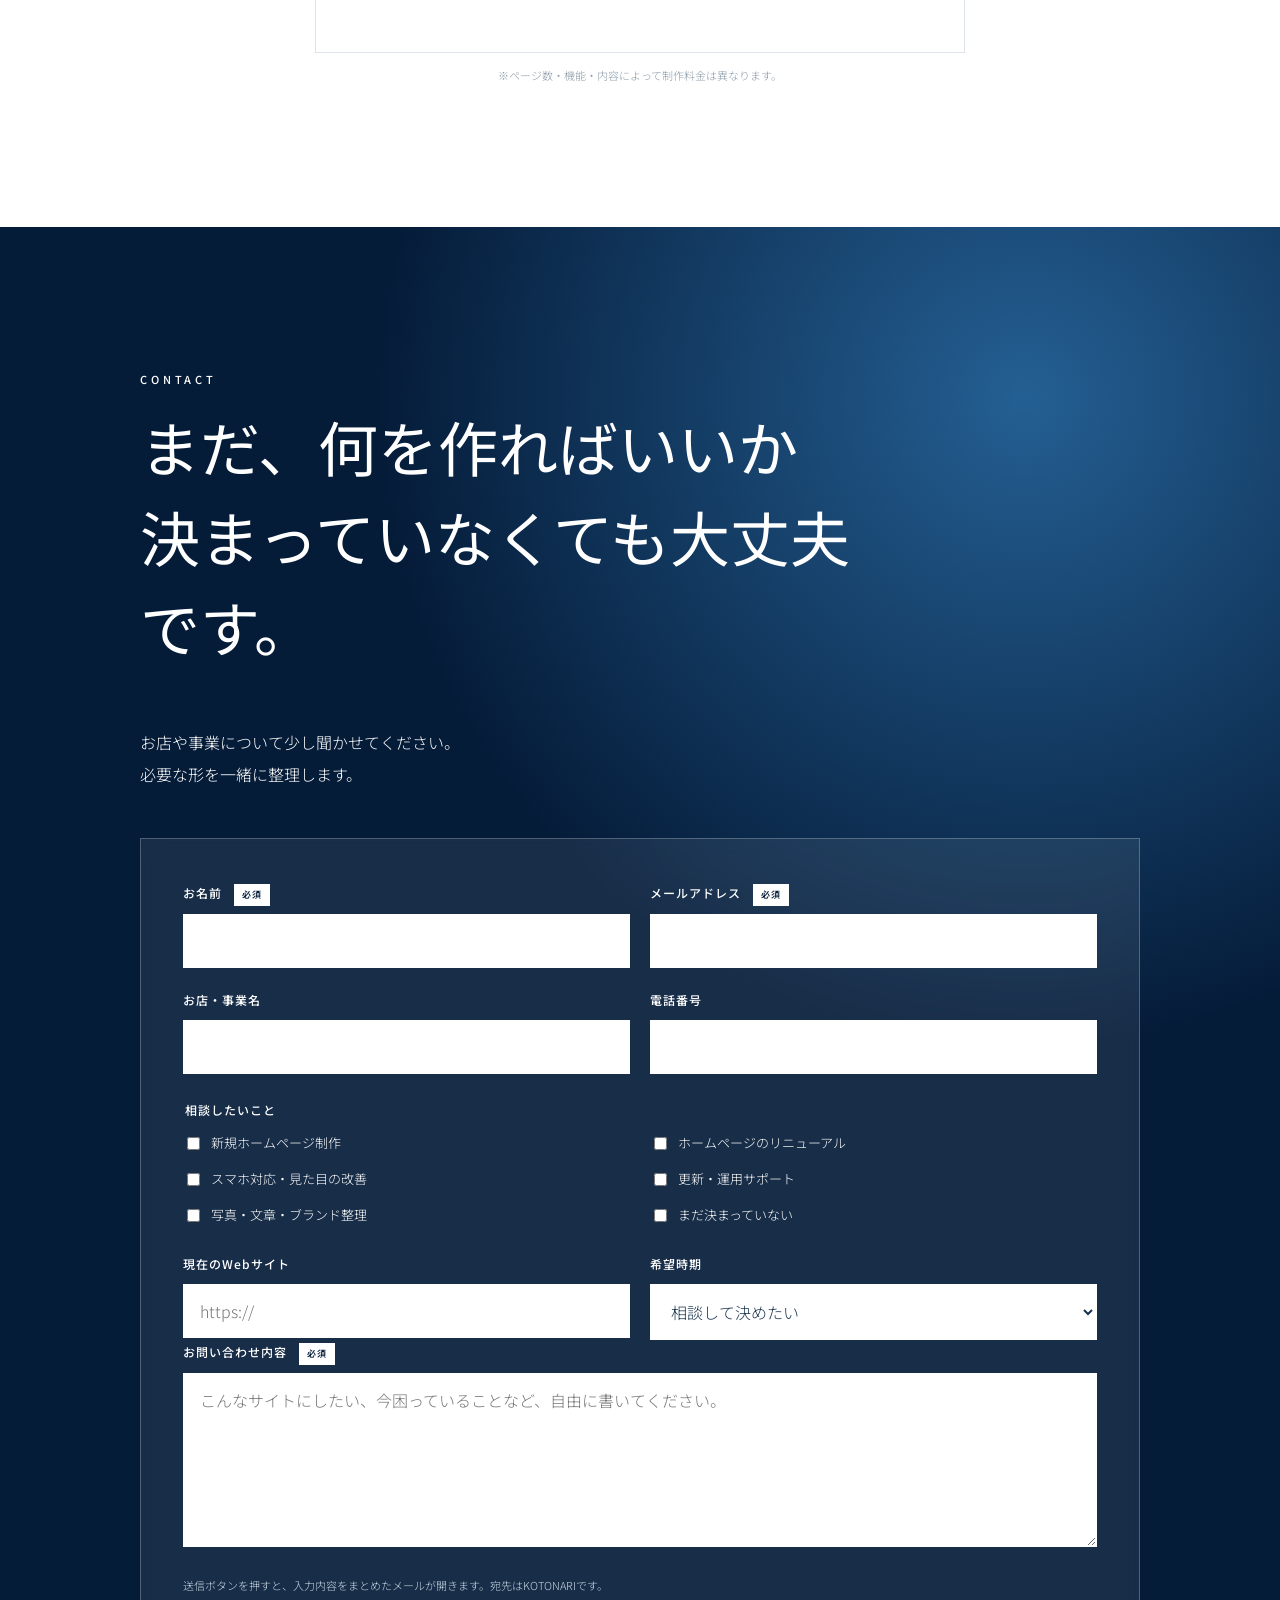
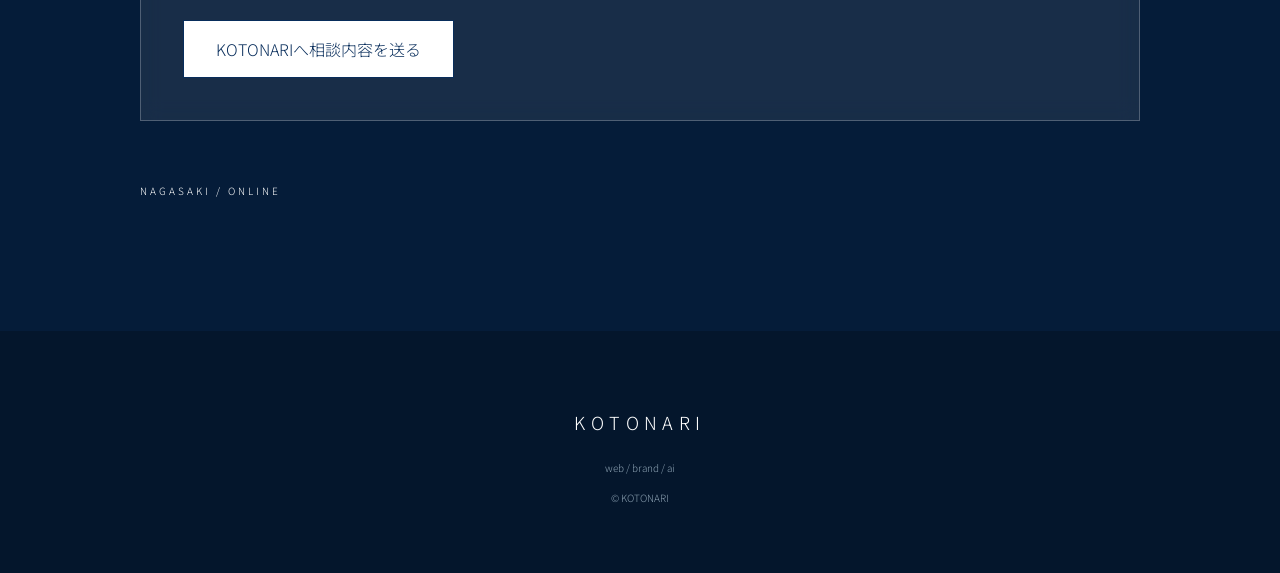
==== commit d141f9c6: "Add files via upload" ====
--- a/index.html
+++ b/index.html
@@ -1,32 +1,414 @@
 <!DOCTYPE html>
 <html lang="ja">
-<head>
-<meta charset="UTF-8"><meta name="viewport" content="width=device-width, initial-scale=1.0">
-<title>KOTONARI｜小さな事業に、ちゃんとした輪郭を。</title>
-<meta name="description" content="KOTONARIは、長崎を拠点に小さなお店・個人事業のWebサイト制作を行っています。デザインから公開、公開後の運用までサポートします。">
-<link rel="stylesheet" href="style.css">
-</head>
-<body>
-<header class="header"><a href="#" class="logo">KOTONARI</a><nav class="nav">
-<a href="#concept">Concept</a><a href="#service">Service</a><a href="#works">Works</a><a href="plan.html">Price</a><a href="#contact">Contact</a>
-</nav></header>
-<main>
-<section class="hero"><div class="hero-shape shape-1"></div><div class="hero-shape shape-2"></div><div class="hero-shape shape-3"></div><div class="hero-content">
-<p class="hero-label">WEB / BRAND / AI</p><h1>小さな事業に、<br><span>ちゃんとした輪郭を。</span></h1>
-<p class="hero-text">大きな会社じゃなくても、<br>「ちゃんと伝わる」Webサイトを。</p><a href="#contact" class="button">Webサイト制作について相談する</a></div><p class="scroll">SCROLL</p></section>
-<section id="concept" class="section concept"><p class="section-label">CONCEPT</p><h2>小さなお店にも、<br>ちゃんとデザインを。</h2>
-<p>お店を始めたばかりだから。<br>小さな事業だから。<br>ホームページに何十万円もかけられないから。</p>
-<p>だからといって、<br>「とりあえず作ったホームページ」でいいとは思いません。</p><p>KOTONARIは、事業の魅力を整理し、<br>その人らしさ、お店らしさが伝わる形へ。</p><p class="concept-message">あなたの事業に、ちゃんとした輪郭を。</p></section>
-<section id="service" class="section"><p class="section-label">SERVICE</p><h2>できること。</h2><div class="cards">
-<article class="card"><span>01</span><h3>Web Design</h3><p>スマートフォン対応のWebサイトを、デザインから公開まで制作します。</p></article>
-<article class="card"><span>02</span><h3>Brand</h3><p>写真・文章・色・見せ方まで含め、あなたの事業らしいWeb表現を整えます。</p></article>
-<article class="card"><span>03</span><h3>Support</h3><p>公開して終わりではなく、更新や改善など公開後の運用もサポートします。</p></article></div></section>
-<section id="works" class="section works"><p class="section-label">WORKS</p><h2>制作実績。</h2><div class="works-grid">
-<a class="work" href="https://www.bibliocafedl.com/" target="_blank" rel="noopener"><img src="assets/works/dl.png" alt="biblio cafe DL"><p class="work-category">EDUCATION</p><h3>biblio cafe DL</h3><span>サイトを見る →</span></a>
-<article class="work"><img src="assets/works/takoru.png" alt="TAKORU"><p class="work-category">FOOD / KITCHEN CAR</p><h3>TAKORU</h3></article>
-<a class="work" href="https://snack-kitagawa.com/" target="_blank" rel="noopener"><img src="assets/works/kitagawa.png" alt="スナック北川"><p class="work-category">NIGHT LIFE</p><h3>スナック北川</h3><span>サイトを見る →</span></a>
-</div>
-<div class="proposal"><p class="section-label">DESIGN PROPOSAL</p><h2>制作提案例。</h2><a class="proposal-card" href="sample/futen/" target="_blank" rel="noopener"><div><p class="work-category">CAFE / RESTAURANT</p><h3>Cafe 風天</h3><p>お店の空気感や料理の魅力まで伝わる、飲食店向けWebサイトの制作提案例です。</p></div><strong>サンプルサイトを見る →</strong></a></div></section>
-<section id="price" class="section price"><p class="section-label">PRICE</p><h2>はじめやすい価格から。</h2><div class="price-box"><p class="price-name">WEB SITE</p><p class="price-number"><span>¥</span>49,800<span class="tax">〜</span></p><p>事業内容や必要なページをお聞きして、<br>制作前に料金をご案内します。</p><a href="plan.html" class="text-link">料金プランを見る →</a></div><p class="price-note">※ページ数・機能・内容によって制作料金は異なります。</p></section>
-<section id="contact" class="section contact"><p class="section-label">CONTACT</p><h2>まだ、何を作ればいいか<br>決まっていなくても大丈夫です。</h2><p>お店や事業について少し聞かせてください。<br>必要な形を一緒に整理します。</p><a href="mailto:kotonari-design@gmail.com" class="button button-light">制作について相談する</a><p class="area">NAGASAKI / ONLINE</p></section>
-</main><footer class="footer"><p class="footer-logo">KOTONARI</p><p>web / brand / ai</p><p class="copyright">© KOTONARI</p></footer></body></html>+ <head>
+  <meta charset="utf-8"/>
+  <meta content="width=device-width, initial-scale=1.0" name="viewport"/>
+  <title>
+   KOTONARI｜小さな事業に、ちゃんとした輪郭を。
+  </title>
+  <meta content="KOTONARIは、長崎を拠点に小さなお店・個人事業のWebサイト制作を行っています。デザインから公開、公開後の運用までサポートします。" name="description"/>
+  <link href="style.css" rel="stylesheet"/>
+ </head>
+ <body>
+  <header class="header">
+   <a class="logo" href="#">
+    KOTONARI
+   </a>
+   <nav class="nav">
+    <a href="#concept">
+     Concept
+    </a>
+    <a href="#service">
+     Service
+    </a>
+    <a href="#works">
+     Works
+    </a>
+    <a href="plan.html">
+     Price
+    </a>
+    <a href="#contact">
+     Contact
+    </a>
+   </nav>
+  </header>
+  <main>
+   <section class="hero">
+    <div class="hero-shape shape-1">
+    </div>
+    <div class="hero-shape shape-2">
+    </div>
+    <div class="hero-shape shape-3">
+    </div>
+    <div class="hero-content">
+     <p class="hero-label">
+      WEB / BRAND / AI
+     </p>
+     <h1>
+      小さな事業に、
+      <br/>
+      <span>
+       ちゃんとした輪郭を。
+      </span>
+     </h1>
+     <p class="hero-text">
+      大きな会社じゃなくても、
+      <br/>
+      「ちゃんと伝わる」Webサイトを。
+     </p>
+     <a class="button" href="#contact">
+      Webサイト制作について相談する
+     </a>
+    </div>
+    <p class="scroll">
+     SCROLL
+    </p>
+   </section>
+   <section class="section concept" id="concept">
+    <p class="section-label">
+     CONCEPT
+    </p>
+    <h2>
+     小さなお店にも、
+     <br/>
+     ちゃんとデザインを。
+    </h2>
+    <p>
+     お店を始めたばかりだから。
+     <br/>
+     小さな事業だから。
+     <br/>
+     ホームページに何十万円もかけられないから。
+    </p>
+    <p>
+     だからといって、
+     <br/>
+     「とりあえず作ったホームページ」でいいとは思いません。
+    </p>
+    <p>
+     KOTONARIは、事業の魅力を整理し、
+     <br/>
+     その人らしさ、お店らしさが伝わる形へ。
+    </p>
+    <p class="concept-message">
+     あなたの事業に、ちゃんとした輪郭を。
+    </p>
+   </section>
+   <section class="section" id="service">
+    <p class="section-label">
+     SERVICE
+    </p>
+    <h2>
+     できること。
+    </h2>
+    <div class="cards">
+     <article class="card">
+      <span>
+       01
+      </span>
+      <h3>
+       Web Design
+      </h3>
+      <p>
+       スマートフォン対応のWebサイトを、デザインから公開まで制作します。
+      </p>
+     </article>
+     <article class="card">
+      <span>
+       02
+      </span>
+      <h3>
+       Brand
+      </h3>
+      <p>
+       写真・文章・色・見せ方まで含め、あなたの事業らしいWeb表現を整えます。
+      </p>
+     </article>
+     <article class="card">
+      <span>
+       03
+      </span>
+      <h3>
+       Support
+      </h3>
+      <p>
+       公開して終わりではなく、更新や改善など公開後の運用もサポートします。
+      </p>
+     </article>
+    </div>
+   </section>
+   <section class="section works" id="works">
+    <p class="section-label">
+     WORKS
+    </p>
+    <h2>
+     制作実績。
+    </h2>
+    <div class="works-grid">
+     <a class="work" href="https://www.bibliocafedl.com/" rel="noopener" target="_blank">
+      <img alt="biblio cafe DL" src="assets/works/dl.png"/>
+      <p class="work-category">
+       EDUCATION
+      </p>
+      <h3>
+       biblio cafe DL
+      </h3>
+      <span>
+       サイトを見る →
+      </span>
+     </a>
+     <article class="work">
+      <img alt="TAKORU" src="assets/works/takoru.png"/>
+      <p class="work-category">
+       FOOD / KITCHEN CAR
+      </p>
+      <h3>
+       TAKORU
+      </h3>
+     </article>
+     <a class="work" href="https://snack-kitagawa.com/" rel="noopener" target="_blank">
+      <img alt="スナック北川" src="assets/works/kitagawa.png"/>
+      <p class="work-category">
+       NIGHT LIFE
+      </p>
+      <h3>
+       スナック北川
+      </h3>
+      <span>
+       サイトを見る →
+      </span>
+     </a>
+    </div>
+    <div class="proposal">
+     <p class="section-label">
+      DESIGN PROPOSAL
+     </p>
+     <h2>
+      制作提案例。
+     </h2>
+     <a class="proposal-card" href="sample/futen/" rel="noopener" target="_blank">
+      <div>
+       <p class="work-category">
+        CAFE / RESTAURANT
+       </p>
+       <h3>
+        Cafe 風天
+       </h3>
+       <p>
+        お店の空気感や料理の魅力まで伝わる、飲食店向けWebサイトの制作提案例です。
+       </p>
+      </div>
+      <strong>
+       サンプルサイトを見る →
+      </strong>
+     </a>
+    </div>
+   </section>
+   <section class="section price" id="price">
+    <p class="section-label">
+     PRICE
+    </p>
+    <h2>
+     はじめやすい価格から。
+    </h2>
+    <div class="price-box">
+     <p class="price-name">
+      WEB SITE
+     </p>
+     <p class="price-number">
+      <span>
+       ¥
+      </span>
+      49,800
+      <span class="tax">
+       〜
+      </span>
+     </p>
+     <p>
+      事業内容や必要なページをお聞きして、
+      <br/>
+      制作前に料金をご案内します。
+     </p>
+     <a class="text-link" href="plan.html">
+      料金プランを見る →
+     </a>
+    </div>
+    <p class="price-note">
+     ※ページ数・機能・内容によって制作料金は異なります。
+    </p>
+   </section>
+   <section class="section contact" id="contact">
+    <div class="contact-wrap">
+     <div class="contact-intro">
+      <p class="section-label">
+       CONTACT
+      </p>
+      <h2>
+       まだ、何を作ればいいか
+       <br/>
+       決まっていなくても大丈夫です。
+      </h2>
+      <p>
+       お店や事業について少し聞かせてください。
+       <br/>
+       必要な形を一緒に整理します。
+      </p>
+     </div>
+     <form class="contact-form" id="contactForm">
+      <div class="form-grid">
+       <label>
+        <span>
+         お名前
+         <b>
+          必須
+         </b>
+        </span>
+        <input name="name" required="" type="text"/>
+       </label>
+       <label>
+        <span>
+         メールアドレス
+         <b>
+          必須
+         </b>
+        </span>
+        <input name="email" required="" type="email"/>
+       </label>
+       <label>
+        <span>
+         お店・事業名
+        </span>
+        <input name="business" type="text"/>
+       </label>
+       <label>
+        <span>
+         電話番号
+        </span>
+        <input name="phone" type="tel"/>
+       </label>
+      </div>
+      <fieldset>
+       <legend>
+        相談したいこと
+       </legend>
+       <div class="check-grid">
+        <label>
+         <input name="request" type="checkbox" value="新規ホームページ制作"/>
+         新規ホームページ制作
+        </label>
+        <label>
+         <input name="request" type="checkbox" value="ホームページのリニューアル"/>
+         ホームページのリニューアル
+        </label>
+        <label>
+         <input name="request" type="checkbox" value="スマホ対応・見た目の改善"/>
+         スマホ対応・見た目の改善
+        </label>
+        <label>
+         <input name="request" type="checkbox" value="更新・運用サポート"/>
+         更新・運用サポート
+        </label>
+        <label>
+         <input name="request" type="checkbox" value="写真・文章・ブランド整理"/>
+         写真・文章・ブランド整理
+        </label>
+        <label>
+         <input name="request" type="checkbox" value="まだ決まっていない"/>
+         まだ決まっていない
+        </label>
+       </div>
+      </fieldset>
+      <div class="form-grid">
+       <label>
+        <span>
+         現在のWebサイト
+        </span>
+        <input name="url" placeholder="https://" type="url"/>
+       </label>
+       <label>
+        <span>
+         希望時期
+        </span>
+        <select name="timing">
+         <option>
+          相談して決めたい
+         </option>
+         <option>
+          できるだけ早く
+         </option>
+         <option>
+          1か月以内
+         </option>
+         <option>
+          2〜3か月以内
+         </option>
+         <option>
+          時期未定
+         </option>
+        </select>
+       </label>
+      </div>
+      <label>
+       <span>
+        お問い合わせ内容
+        <b>
+         必須
+        </b>
+       </span>
+       <textarea name="message" placeholder="こんなサイトにしたい、今困っていることなど、自由に書いてください。" required="" rows="6"></textarea>
+      </label>
+      <p class="form-note">
+       送信ボタンを押すと、入力内容をまとめたメールが開きます。宛先はKOTONARIです。
+      </p>
+      <button class="button button-light form-submit" type="submit">
+       KOTONARIへ相談内容を送る
+      </button>
+     </form>
+     <p class="area">
+      NAGASAKI / ONLINE
+     </p>
+    </div>
+   </section>
+   <script>
+    document.getElementById('contactForm').addEventListener('submit', function (e) {
+      e.preventDefault();
+
+      const f = new FormData(this);
+      const requests = f.getAll('request').join('、') || '未選択';
+      const subject = '【KOTONARI制作相談】' + (f.get('business') || f.get('name'));
+      const body = [
+        'KOTONARI Webサイト制作相談',
+        '',
+        '■お名前：' + f.get('name'),
+        '■メール：' + f.get('email'),
+        '■お店・事業名：' + (f.get('business') || '未記入'),
+        '■電話番号：' + (f.get('phone') || '未記入'),
+        '■相談内容：' + requests,
+        '■現在のWebサイト：' + (f.get('url') || 'なし・未記入'),
+        '■希望時期：' + f.get('timing'),
+        '',
+        '■お問い合わせ内容',
+        f.get('message')
+      ].join('\n');
+
+      location.href = 'mailto:kotonari-design@gmail.com?subject='
+        + encodeURIComponent(subject)
+        + '&body='
+        + encodeURIComponent(body);
+    });
+   </script>
+  </main>
+  <footer class="footer">
+   <p class="footer-logo">
+    KOTONARI
+   </p>
+   <p>
+    web / brand / ai
+   </p>
+   <p class="copyright">
+    © KOTONARI
+   </p>
+  </footer>
+ </body>
+</html>
+
--- a/style.css
+++ b/style.css
@@ -1,12 +1,540 @@
 @import url('https://fonts.googleapis.com/css2?family=Noto+Sans+JP:wght@300;400;500;600;700&display=swap');
-:root{--navy:#082d5b;--deep:#051c39;--ice:#f5fbff;--text:#17324d;--muted:#698094;--line:rgba(8,45,91,.13)}
-*{box-sizing:border-box}html{scroll-behavior:smooth}body{margin:0;color:var(--text);font-family:"Noto Sans JP",sans-serif;font-weight:300;line-height:2}a{color:inherit;text-decoration:none}
-.header{position:fixed;z-index:100;top:0;width:100%;height:82px;padding:0 6%;display:flex;align-items:center;justify-content:space-between;background:rgba(255,255,255,.82);backdrop-filter:blur(18px)}.logo{color:var(--navy);font-size:22px;font-weight:500;letter-spacing:.28em}.nav{display:flex;gap:32px}.nav a{font-size:12px;letter-spacing:.12em}
-.hero{min-height:100vh;position:relative;overflow:hidden;display:flex;align-items:center;padding:140px 10% 100px;background:radial-gradient(circle at 76% 25%,rgba(139,203,245,.42),transparent 27%),linear-gradient(135deg,#fff 15%,#f5fbff 55%,#ddecf8 100%)}.hero-content{z-index:5;max-width:1000px}.hero-label,.section-label{color:#6485a2;font-size:11px;font-weight:500;letter-spacing:.35em}.hero h1{margin:0 0 38px;color:var(--navy);font-size:clamp(42px,5.2vw,72px);font-weight:300;line-height:1.55}.hero h1 span{white-space:nowrap}.hero-text{margin-bottom:42px;color:#526f88}.button{display:inline-flex;align-items:center;justify-content:center;min-height:58px;padding:0 32px;color:#fff;background:var(--navy);border:1px solid var(--navy)}.scroll{position:absolute;right:4%;bottom:50px;font-size:9px;letter-spacing:.35em;writing-mode:vertical-rl}.hero-shape{position:absolute}.shape-1{width:430px;height:430px;right:-100px;bottom:-70px;background:rgba(130,196,241,.25);transform:rotate(45deg)}.shape-2{width:260px;height:260px;left:-100px;top:180px;border:1px solid var(--line);transform:rotate(32deg)}.shape-3{width:240px;height:240px;right:22%;top:18%;border:1px solid var(--line);transform:rotate(45deg)}
-.section{padding:130px 10%}.section h2{margin:0 0 55px;color:var(--navy);font-size:clamp(36px,5vw,60px);font-weight:400;line-height:1.5}.concept p:not(.section-label){max-width:680px;margin-bottom:28px}.concept-message{margin-top:55px!important;color:var(--navy);font-size:22px!important;font-weight:500}
-.cards,.works-grid{display:grid;grid-template-columns:repeat(3,1fr);gap:24px}.card{padding:42px 35px;background:linear-gradient(145deg,#fff,#f3f9fd);border:1px solid var(--line)}.card h3{margin:50px 0 20px;color:var(--navy);font-size:27px;font-weight:400}
-.works{background:var(--ice)}.work img{width:100%;aspect-ratio:1/1;object-fit:cover;display:block;margin-bottom:20px;border:1px solid var(--line)}.work-category{margin:0;color:#8aa2b5;font-size:9px;letter-spacing:.25em}.work h3{margin:5px 0;color:var(--navy);font-size:18px;font-weight:400}.work span,.text-link{font-size:12px;font-weight:500;color:var(--navy)}.proposal{margin-top:120px}.proposal-card{display:flex;justify-content:space-between;align-items:center;gap:35px;padding:40px;background:#fff;border:1px solid var(--line)}.proposal-card h3{margin:5px 0;font-size:28px;color:var(--navy)}.proposal-card p{margin:0}.proposal-card strong{white-space:nowrap;font-size:13px}
-.price{text-align:center}.price-box{max-width:650px;margin:auto;padding:60px 30px;border:1px solid var(--line)}.price-name{font-size:11px;letter-spacing:.3em}.price-number{margin:12px 0 28px;color:var(--navy);font-size:clamp(52px,8vw,82px);line-height:1.2}.price-number span{font-size:.4em}.price-note{font-size:11px;color:#8a9aa7}
-.contact{color:#fff;background:radial-gradient(circle at 80% 10%,#245f93 0%,transparent 35%),var(--deep)}.contact h2,.contact .section-label{color:#fff}.button-light{margin-top:30px!important;color:var(--navy)!important;background:#fff!important}.area{margin-top:60px;font-size:10px;letter-spacing:.3em}.footer{padding:55px 10%;text-align:center;color:#8ba0b1;background:#04162c;font-size:10px}.footer-logo{color:#fff;font-size:18px;letter-spacing:.3em}
-.plan-section{min-height:100vh;padding:90px 24px;background:#fafafa;color:#1a1a1a}.plan-container{max-width:1040px;margin:auto}.plan-header{text-align:center;margin-bottom:50px}.plan-title{color:var(--navy);font-size:28px;margin:0 0 10px}.plan-subtitle{font-size:13px;color:#666}.plan-grid{display:grid;grid-template-columns:repeat(3,1fr);gap:28px}.plan-grid.single{grid-template-columns:minmax(280px,480px);justify-content:center}.plan-card{position:relative;display:flex;flex-direction:column;padding:40px 28px 32px;background:#fff;border:1px solid #e8e8e8;border-radius:16px}.plan-card h3{text-align:center}.plan-price{text-align:center;font-size:34px;font-weight:700}.plan-price small{font-size:13px;font-weight:400;color:#666}.plan-card p{font-size:13px;color:#666;flex-grow:1}.plan-btn{display:block;text-align:center;padding:13px;border-radius:8px;background:#f3f3f3;font-weight:600}.featured{border:1.5px solid var(--navy)}.badge{position:absolute;top:-12px;left:50%;transform:translateX(-50%);padding:4px 14px;border-radius:30px;background:var(--navy);color:#fff;font-size:11px}.primary{background:var(--navy);color:#fff}.plan-divider{margin:80px auto;width:200px;height:1px;background:#e8e8e8}.plan-back{text-align:center;margin-top:60px;color:#666}
-@media(max-width:760px){.header{height:68px}.logo{font-size:17px}.nav{display:none}.hero{min-height:92vh;padding:120px 7% 80px}.hero h1{font-size:clamp(36px,11vw,50px)}.hero h1 span{white-space:normal}.section{padding:90px 7%}.section h2{font-size:37px}.cards,.works-grid,.plan-grid,.plan-grid.single{grid-template-columns:1fr}.button{width:100%}.proposal{margin-top:80px}.proposal-card{display:block;padding:28px}.proposal-card strong{display:inline-block;margin-top:22px}.plan-section{padding:70px 18px}}
+:root {
+  --navy:#082d5b;
+  --deep:#051c39;
+  --ice:#f5fbff;
+  --text:#17324d;
+  --muted:#698094;
+  --line:rgba(8,45,91,.13)
+}
+* {
+  box-sizing:border-box
+}
+html {
+  scroll-behavior:smooth
+}
+body {
+  margin:0;
+  color:var(--text);
+  font-family:"Noto Sans JP",sans-serif;
+  font-weight:300;
+  line-height:2
+}
+a {
+  color:inherit;
+  text-decoration:none
+}
+.header {
+  position:fixed;
+  z-index:100;
+  top:0;
+  width:100%;
+  height:82px;
+  padding:0 6%;
+  display:flex;
+  align-items:center;
+  justify-content:space-between;
+  background:rgba(255,255,255,.82);
+  backdrop-filter:blur(18px)
+}
+.logo {
+  color:var(--navy);
+  font-size:22px;
+  font-weight:500;
+  letter-spacing:.28em
+}
+.nav {
+  display:flex;
+  gap:32px
+}
+.nav a {
+  font-size:12px;
+  letter-spacing:.12em
+}
+.hero {
+  min-height:100vh;
+  position:relative;
+  overflow:hidden;
+  display:flex;
+  align-items:center;
+  padding:140px 10% 100px;
+  background:radial-gradient(circle at 76% 25%,rgba(139,203,245,.42),transparent 27%),linear-gradient(135deg,#fff 15%,#f5fbff 55%,#ddecf8 100%)
+}
+.hero-content {
+  z-index:5;
+  max-width:1000px
+}
+.hero-label,.section-label {
+  color:#6485a2;
+  font-size:11px;
+  font-weight:500;
+  letter-spacing:.35em
+}
+.hero h1 {
+  margin:0 0 38px;
+  color:var(--navy);
+  font-size:clamp(42px,5.2vw,72px);
+  font-weight:300;
+  line-height:1.55
+}
+.hero h1 span {
+  white-space:nowrap
+}
+.hero-text {
+  margin-bottom:42px;
+  color:#526f88
+}
+.button {
+  display:inline-flex;
+  align-items:center;
+  justify-content:center;
+  min-height:58px;
+  padding:0 32px;
+  color:#fff;
+  background:var(--navy);
+  border:1px solid var(--navy)
+}
+.scroll {
+  position:absolute;
+  right:4%;
+  bottom:50px;
+  font-size:9px;
+  letter-spacing:.35em;
+  writing-mode:vertical-rl
+}
+.hero-shape {
+  position:absolute
+}
+.shape-1 {
+  width:430px;
+  height:430px;
+  right:-100px;
+  bottom:-70px;
+  background:rgba(130,196,241,.25);
+  transform:rotate(45deg)
+}
+.shape-2 {
+  width:260px;
+  height:260px;
+  left:-100px;
+  top:180px;
+  border:1px solid var(--line);
+  transform:rotate(32deg)
+}
+.shape-3 {
+  width:240px;
+  height:240px;
+  right:22%;
+  top:18%;
+  border:1px solid var(--line);
+  transform:rotate(45deg)
+}
+.section {
+  padding:130px 10%
+}
+.section h2 {
+  margin:0 0 55px;
+  color:var(--navy);
+  font-size:clamp(36px,5vw,60px);
+  font-weight:400;
+  line-height:1.5
+}
+.concept p:not(.section-label) {
+  max-width:680px;
+  margin-bottom:28px
+}
+.concept-message {
+  margin-top:55px!important;
+  color:var(--navy);
+  font-size:22px!important;
+  font-weight:500
+}
+.cards,.works-grid {
+  display:grid;
+  grid-template-columns:repeat(3,1fr);
+  gap:24px
+}
+.card {
+  padding:42px 35px;
+  background:linear-gradient(145deg,#fff,#f3f9fd);
+  border:1px solid var(--line)
+}
+.card h3 {
+  margin:50px 0 20px;
+  color:var(--navy);
+  font-size:27px;
+  font-weight:400
+}
+.works {
+  background:var(--ice)
+}
+.work img {
+  width:100%;
+  aspect-ratio:1/1;
+  object-fit:cover;
+  display:block;
+  margin-bottom:20px;
+  border:1px solid var(--line)
+}
+.work-category {
+  margin:0;
+  color:#8aa2b5;
+  font-size:9px;
+  letter-spacing:.25em
+}
+.work h3 {
+  margin:5px 0;
+  color:var(--navy);
+  font-size:18px;
+  font-weight:400
+}
+.work span,.text-link {
+  font-size:12px;
+  font-weight:500;
+  color:var(--navy)
+}
+.proposal {
+  margin-top:120px
+}
+.proposal-card {
+  display:flex;
+  justify-content:space-between;
+  align-items:center;
+  gap:35px;
+  padding:40px;
+  background:#fff;
+  border:1px solid var(--line)
+}
+.proposal-card h3 {
+  margin:5px 0;
+  font-size:28px;
+  color:var(--navy)
+}
+.proposal-card p {
+  margin:0
+}
+.proposal-card strong {
+  white-space:nowrap;
+  font-size:13px
+}
+.price {
+  text-align:center
+}
+.price-box {
+  max-width:650px;
+  margin:auto;
+  padding:60px 30px;
+  border:1px solid var(--line)
+}
+.price-name {
+  font-size:11px;
+  letter-spacing:.3em
+}
+.price-number {
+  margin:12px 0 28px;
+  color:var(--navy);
+  font-size:clamp(52px,8vw,82px);
+  line-height:1.2
+}
+.price-number span {
+  font-size:.4em
+}
+.price-note {
+  font-size:11px;
+  color:#8a9aa7
+}
+.contact {
+  color:#fff;
+  background:radial-gradient(circle at 80% 10%,#245f93 0%,transparent 35%),var(--deep)
+}
+.contact h2,.contact .section-label {
+  color:#fff
+}
+.button-light {
+  margin-top:30px!important;
+  color:var(--navy)!important;
+  background:#fff!important
+}
+.area {
+  margin-top:60px;
+  font-size:10px;
+  letter-spacing:.3em
+}
+.footer {
+  padding:55px 10%;
+  text-align:center;
+  color:#8ba0b1;
+  background:#04162c;
+  font-size:10px
+}
+.footer-logo {
+  color:#fff;
+  font-size:18px;
+  letter-spacing:.3em
+}
+.plan-section {
+  min-height:100vh;
+  padding:90px 24px;
+  background:#fafafa;
+  color:#1a1a1a
+}
+.plan-container {
+  max-width:1040px;
+  margin:auto
+}
+.plan-header {
+  text-align:center;
+  margin-bottom:50px
+}
+.plan-title {
+  color:var(--navy);
+  font-size:28px;
+  margin:0 0 10px
+}
+.plan-subtitle {
+  font-size:13px;
+  color:#666
+}
+.plan-grid {
+  display:grid;
+  grid-template-columns:repeat(3,1fr);
+  gap:28px
+}
+.plan-grid.single {
+  grid-template-columns:minmax(280px,480px);
+  justify-content:center
+}
+.plan-card {
+  position:relative;
+  display:flex;
+  flex-direction:column;
+  padding:40px 28px 32px;
+  background:#fff;
+  border:1px solid #e8e8e8;
+  border-radius:16px
+}
+.plan-card h3 {
+  text-align:center
+}
+.plan-price {
+  text-align:center;
+  font-size:34px;
+  font-weight:700
+}
+.plan-price small {
+  font-size:13px;
+  font-weight:400;
+  color:#666
+}
+.plan-card p {
+  font-size:13px;
+  color:#666;
+  flex-grow:1
+}
+.plan-btn {
+  display:block;
+  text-align:center;
+  padding:13px;
+  border-radius:8px;
+  background:#f3f3f3;
+  font-weight:600
+}
+.featured {
+  border:1.5px solid var(--navy)
+}
+.badge {
+  position:absolute;
+  top:-12px;
+  left:50%;
+  transform:translateX(-50%);
+  padding:4px 14px;
+  border-radius:30px;
+  background:var(--navy);
+  color:#fff;
+  font-size:11px
+}
+.primary {
+  background:var(--navy);
+  color:#fff
+}
+.plan-divider {
+  margin:80px auto;
+  width:200px;
+  height:1px;
+  background:#e8e8e8
+}
+.plan-back {
+  text-align:center;
+  margin-top:60px;
+  color:#666
+}
+@media(max-width:760px) {
+  .header {
+    height:68px
+  }
+  .logo {
+    font-size:17px
+  }
+  .nav {
+    display:none
+  }
+  .hero {
+    min-height:92vh;
+    padding:120px 7% 80px
+  }
+  .hero h1 {
+    font-size:clamp(36px,11vw,50px)
+  }
+  .hero h1 span {
+    white-space:normal
+  }
+  .section {
+    padding:90px 7%
+  }
+  .section h2 {
+    font-size:37px
+  }
+  .cards,.works-grid,.plan-grid,.plan-grid.single {
+    grid-template-columns:1fr
+  }
+  .button {
+    width:100%
+  }
+  .proposal {
+    margin-top:80px
+  }
+  .proposal-card {
+    display:block;
+    padding:28px
+  }
+  .proposal-card strong {
+    display:inline-block;
+    margin-top:22px
+  }
+  .plan-section {
+    padding:70px 18px
+  }
+}
+/* ===== WORKS horizontal slider ===== */ .works-grid {
+  display:flex;
+  gap:24px;
+  overflow-x:auto;
+  scroll-snap-type:x mandatory;
+  scroll-behavior:smooth;
+  -webkit-overflow-scrolling:touch;
+  padding:0 0 22px;
+  scrollbar-width:thin
+}
+.works-grid>.work {
+  flex:0 0 62%;
+  min-width:0;
+  scroll-snap-align:start
+}
+.works-grid>.work img {
+  aspect-ratio:16/10
+}
+/* ===== CONTACT form ===== */ .contact-wrap {
+  max-width:1000px;
+  margin:0 auto
+}
+.contact-intro {
+  max-width:720px;
+  margin-bottom:48px
+}
+.contact-form {
+  padding:42px;
+  background:rgba(255,255,255,.08);
+  border:1px solid rgba(255,255,255,.24);
+  backdrop-filter:blur(10px)
+}
+.contact-form label {
+  display:block
+}
+.contact-form label>span,.contact-form legend {
+  display:block;
+  margin-bottom:8px;
+  font-size:12px;
+  font-weight:500;
+  letter-spacing:.08em
+}
+.contact-form b {
+  display:inline-block;
+  margin-left:8px;
+  padding:2px 8px;
+  background:#fff;
+  color:var(--deep);
+  font-size:9px;
+  font-weight:600
+}
+.form-grid {
+  display:grid;
+  grid-template-columns:repeat(2,1fr);
+  gap:20px
+}
+.contact-form input,.contact-form select,.contact-form textarea {
+  width:100%;
+  padding:14px 16px;
+  border:1px solid rgba(255,255,255,.35);
+  border-radius:0;
+  background:#fff;
+  color:var(--text);
+  font:inherit;
+  line-height:1.5
+}
+.contact-form textarea {
+  resize:vertical
+}
+.contact-form fieldset {
+  margin:24px 0;
+  padding:0;
+  border:0
+}
+.check-grid {
+  display:grid;
+  grid-template-columns:repeat(2,1fr);
+  gap:10px 20px
+}
+.check-grid label {
+  display:flex;
+  align-items:center;
+  gap:8px;
+  font-size:13px
+}
+.check-grid input {
+  width:auto
+}
+.form-note {
+  margin:18px 0 0;
+  color:#cbd9e5;
+  font-size:11px
+}
+.form-submit {
+  margin-top:24px!important;
+  cursor:pointer;
+  font:inherit
+}
+.contact .area {
+  margin-bottom:0
+}
+@media(max-width:760px) {
+  .works-grid {
+    gap:16px;
+    overflow-x:auto;
+    padding-right:14%
+  }
+  .works-grid>.work {
+    flex:0 0 78%
+  }
+  .works-grid>.work img {
+    aspect-ratio:4/3
+  }
+  .contact-form {
+    padding:26px 20px
+  }
+  .form-grid,.check-grid {
+    grid-template-columns:1fr
+  }
+  .contact-intro {
+    margin-bottom:30px
+  }
+}
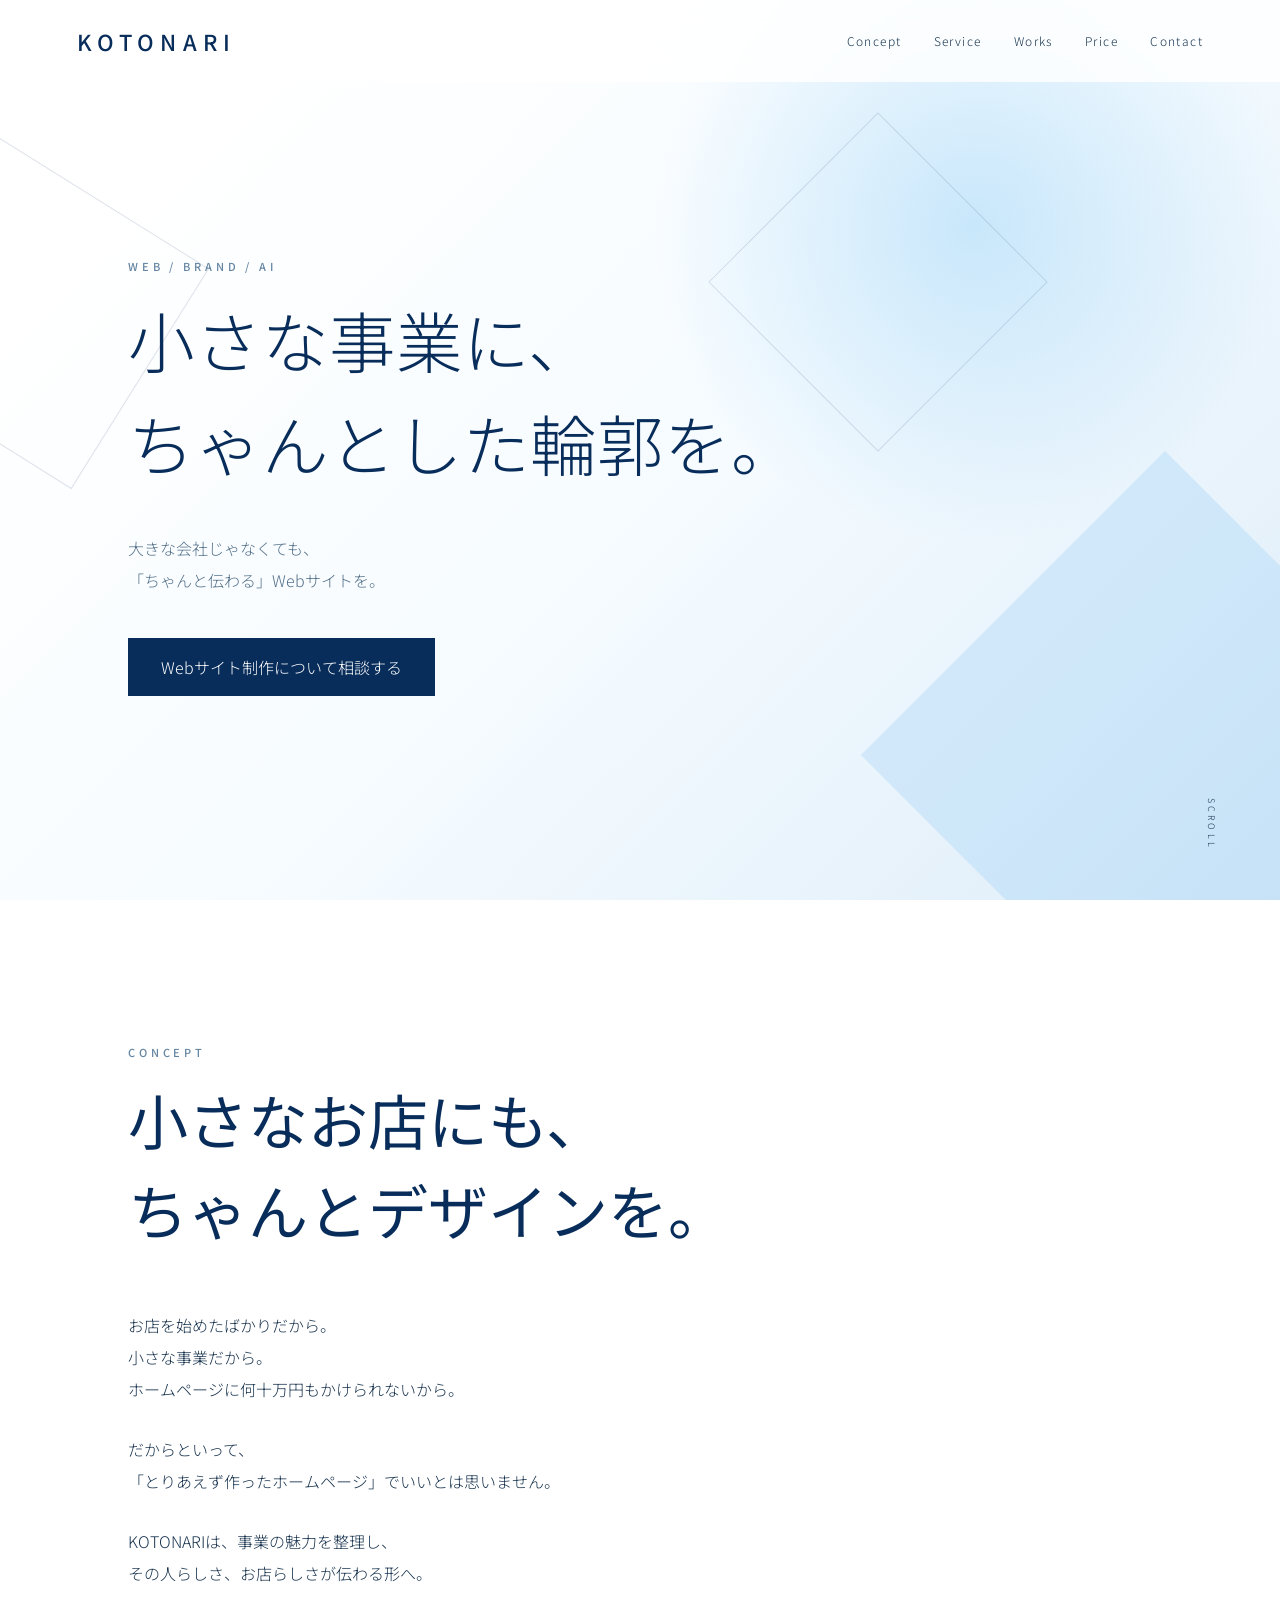
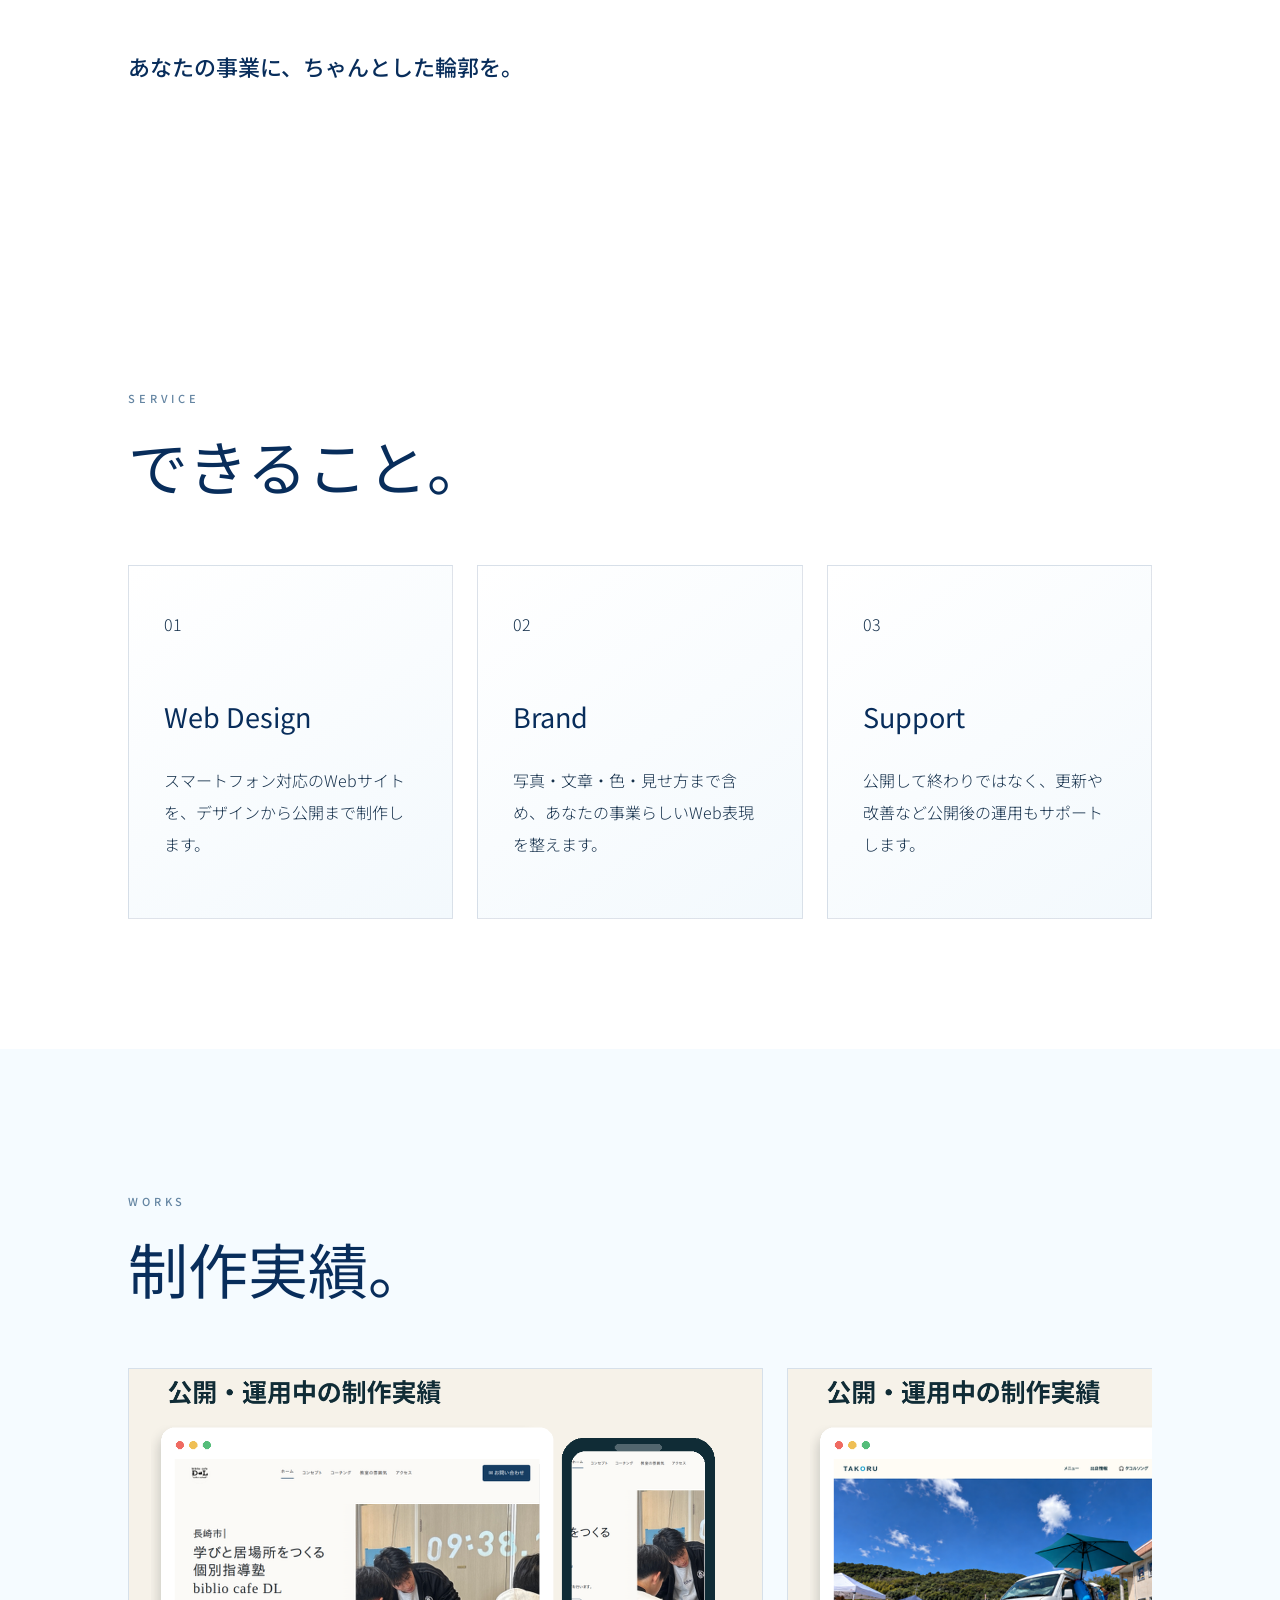
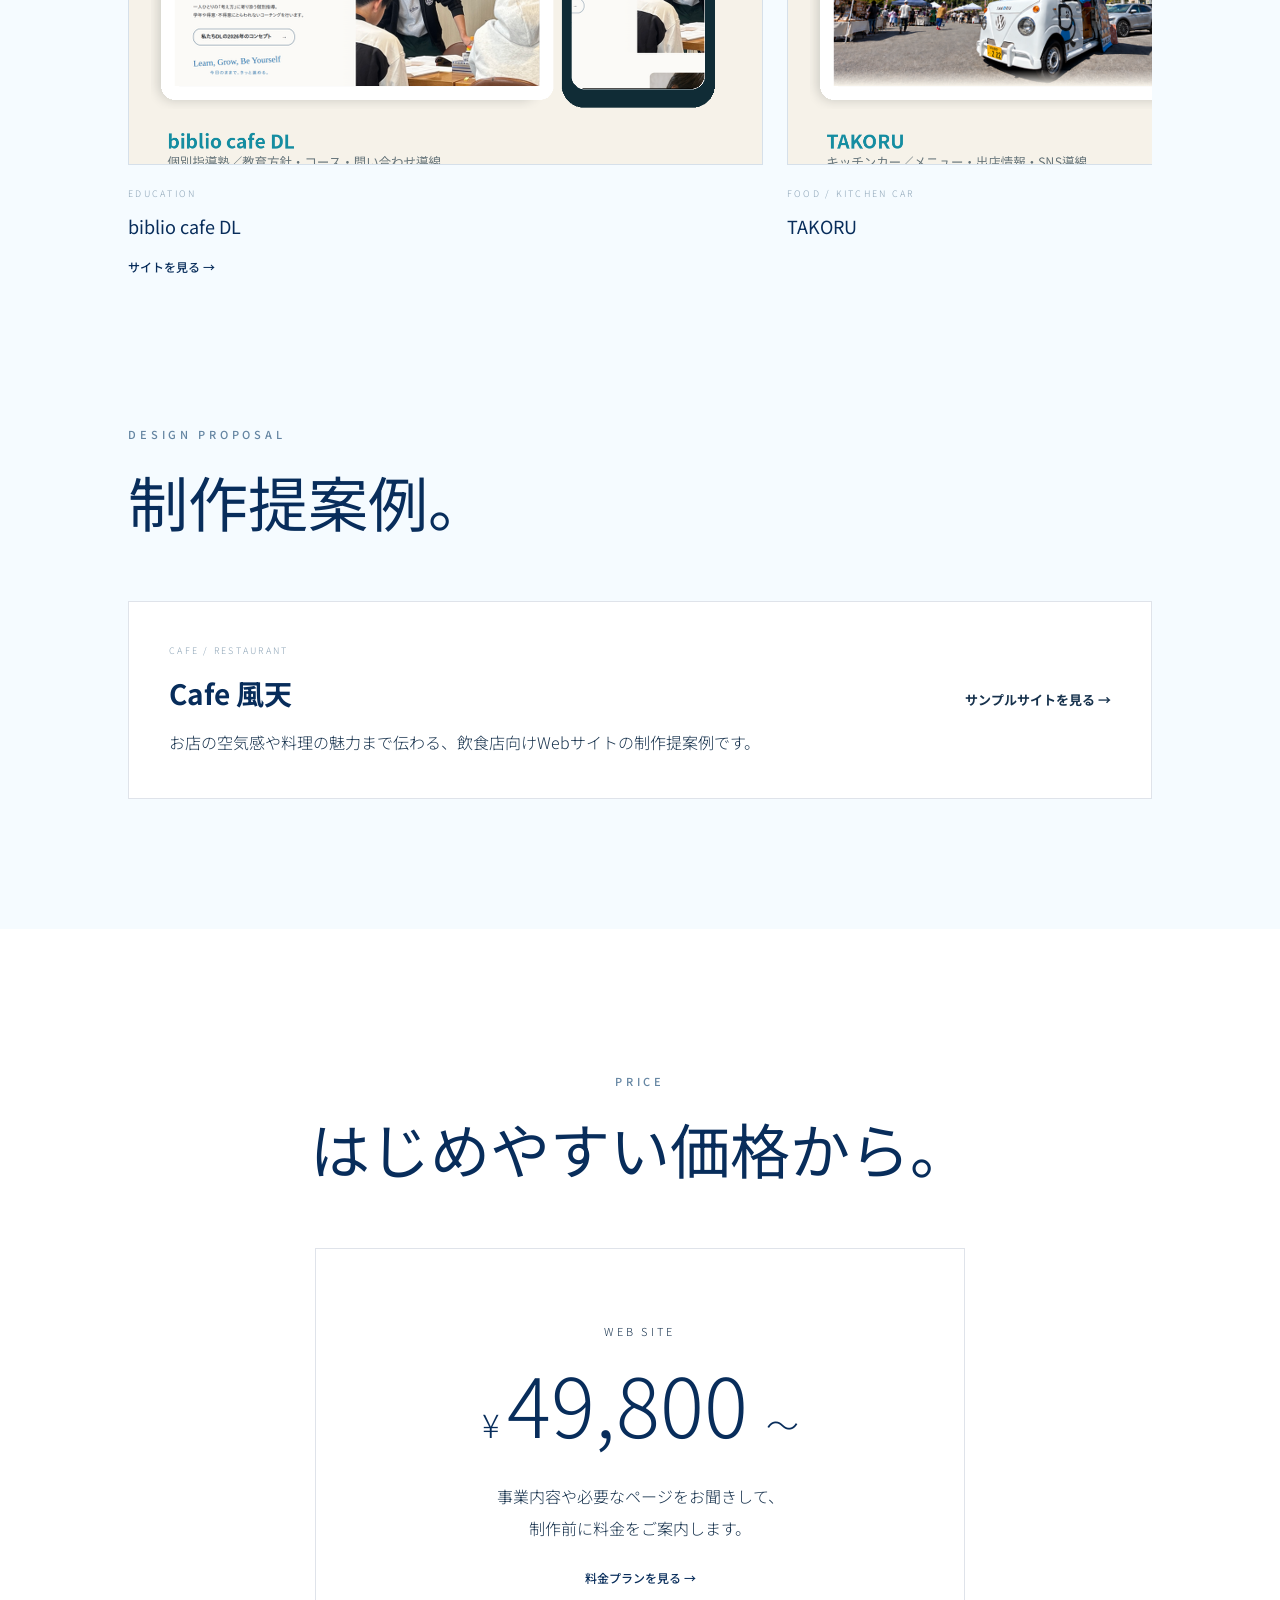
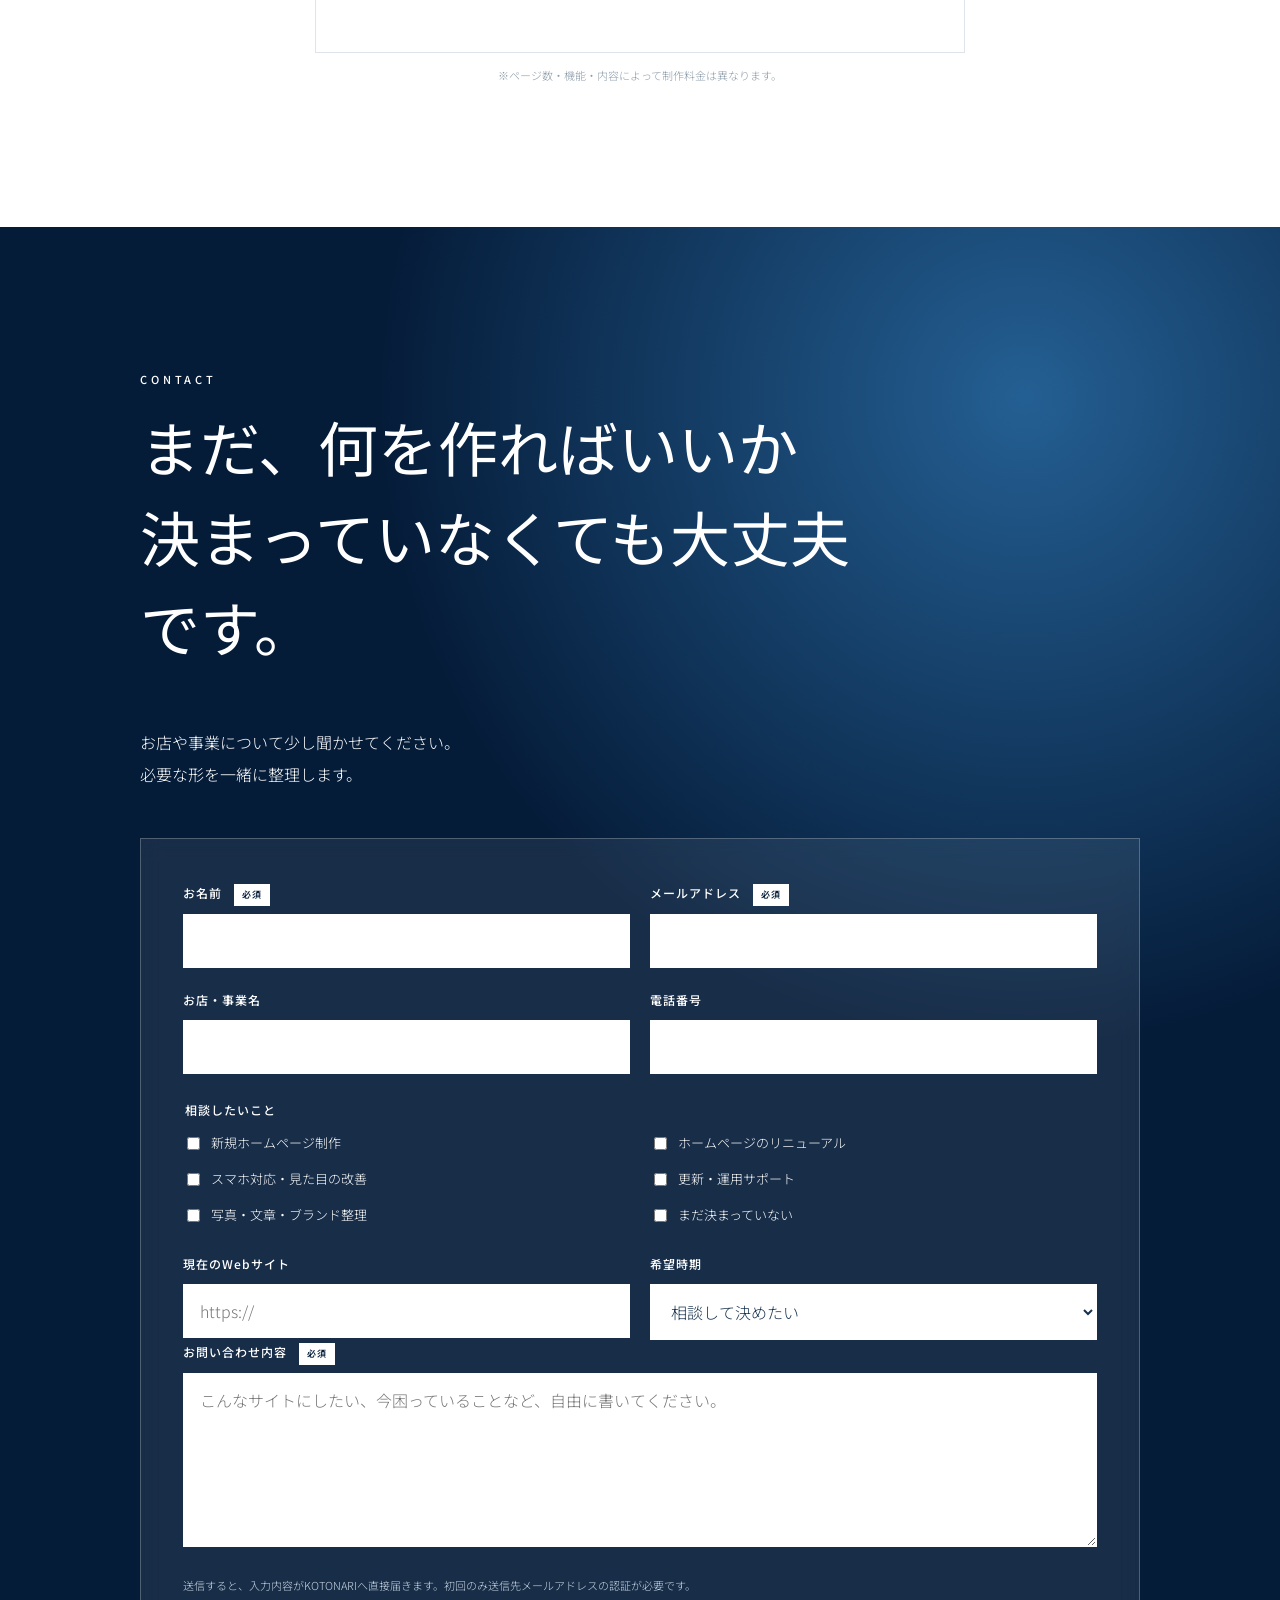
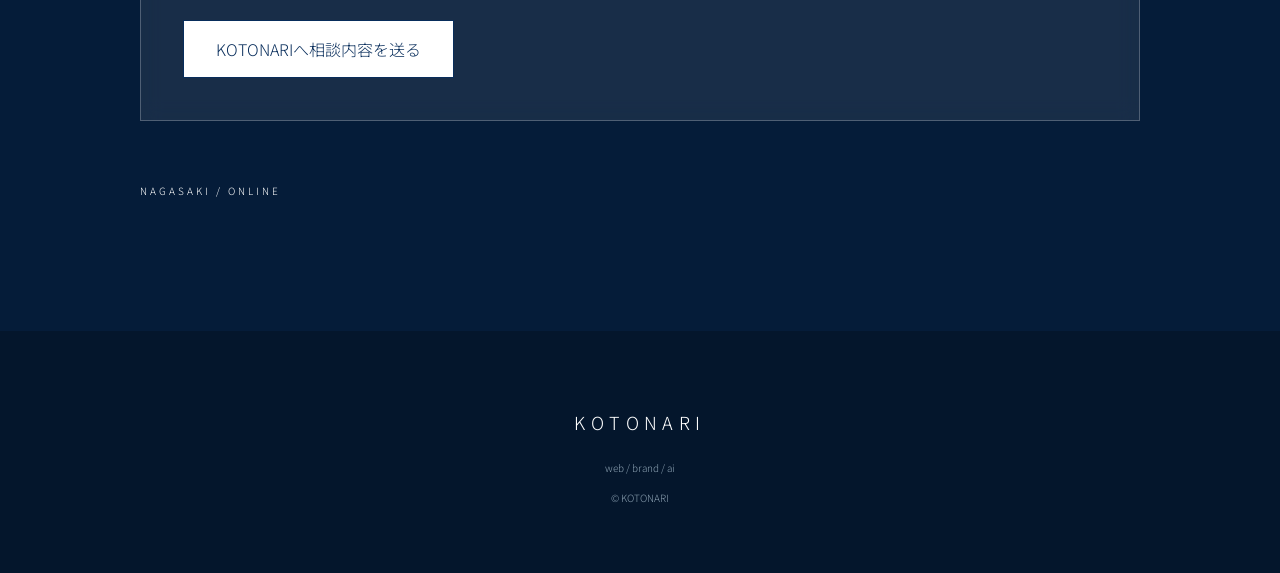
==== commit 495d5c9b: "Add files via upload" ====
--- a/index.html
+++ b/index.html
@@ -254,7 +254,11 @@
        必要な形を一緒に整理します。
       </p>
      </div>
-     <form class="contact-form" id="contactForm">
+     <form action="https://formsubmit.co/kotonari-design@gmail.com" class="contact-form" id="contactForm" method="POST">
+      <input name="_subject" type="hidden" value="【KOTONARI】Webサイトから制作相談が届きました"/>
+      <input name="_template" type="hidden" value="table"/>
+      <input name="_captcha" type="hidden" value="true"/>
+      <input name="_honey" style="display:none" type="text"/>
       <div class="form-grid">
        <label>
         <span>
@@ -358,7 +362,7 @@
        <textarea name="message" placeholder="こんなサイトにしたい、今困っていることなど、自由に書いてください。" required="" rows="6"></textarea>
       </label>
       <p class="form-note">
-       送信ボタンを押すと、入力内容をまとめたメールが開きます。宛先はKOTONARIです。
+       送信すると、入力内容がKOTONARIへ直接届きます。初回のみ送信先メールアドレスの認証が必要です。
       </p>
       <button class="button button-light form-submit" type="submit">
        KOTONARIへ相談内容を送る
@@ -369,34 +373,7 @@
      </p>
     </div>
    </section>
-   <script>
-    document.getElementById('contactForm').addEventListener('submit', function (e) {
-      e.preventDefault();
 
-      const f = new FormData(this);
-      const requests = f.getAll('request').join('、') || '未選択';
-      const subject = '【KOTONARI制作相談】' + (f.get('business') || f.get('name'));
-      const body = [
-        'KOTONARI Webサイト制作相談',
-        '',
-        '■お名前：' + f.get('name'),
-        '■メール：' + f.get('email'),
-        '■お店・事業名：' + (f.get('business') || '未記入'),
-        '■電話番号：' + (f.get('phone') || '未記入'),
-        '■相談内容：' + requests,
-        '■現在のWebサイト：' + (f.get('url') || 'なし・未記入'),
-        '■希望時期：' + f.get('timing'),
-        '',
-        '■お問い合わせ内容',
-        f.get('message')
-      ].join('\n');
-
-      location.href = 'mailto:kotonari-design@gmail.com?subject='
-        + encodeURIComponent(subject)
-        + '&body='
-        + encodeURIComponent(body);
-    });
-   </script>
   </main>
   <footer class="footer">
    <p class="footer-logo">
